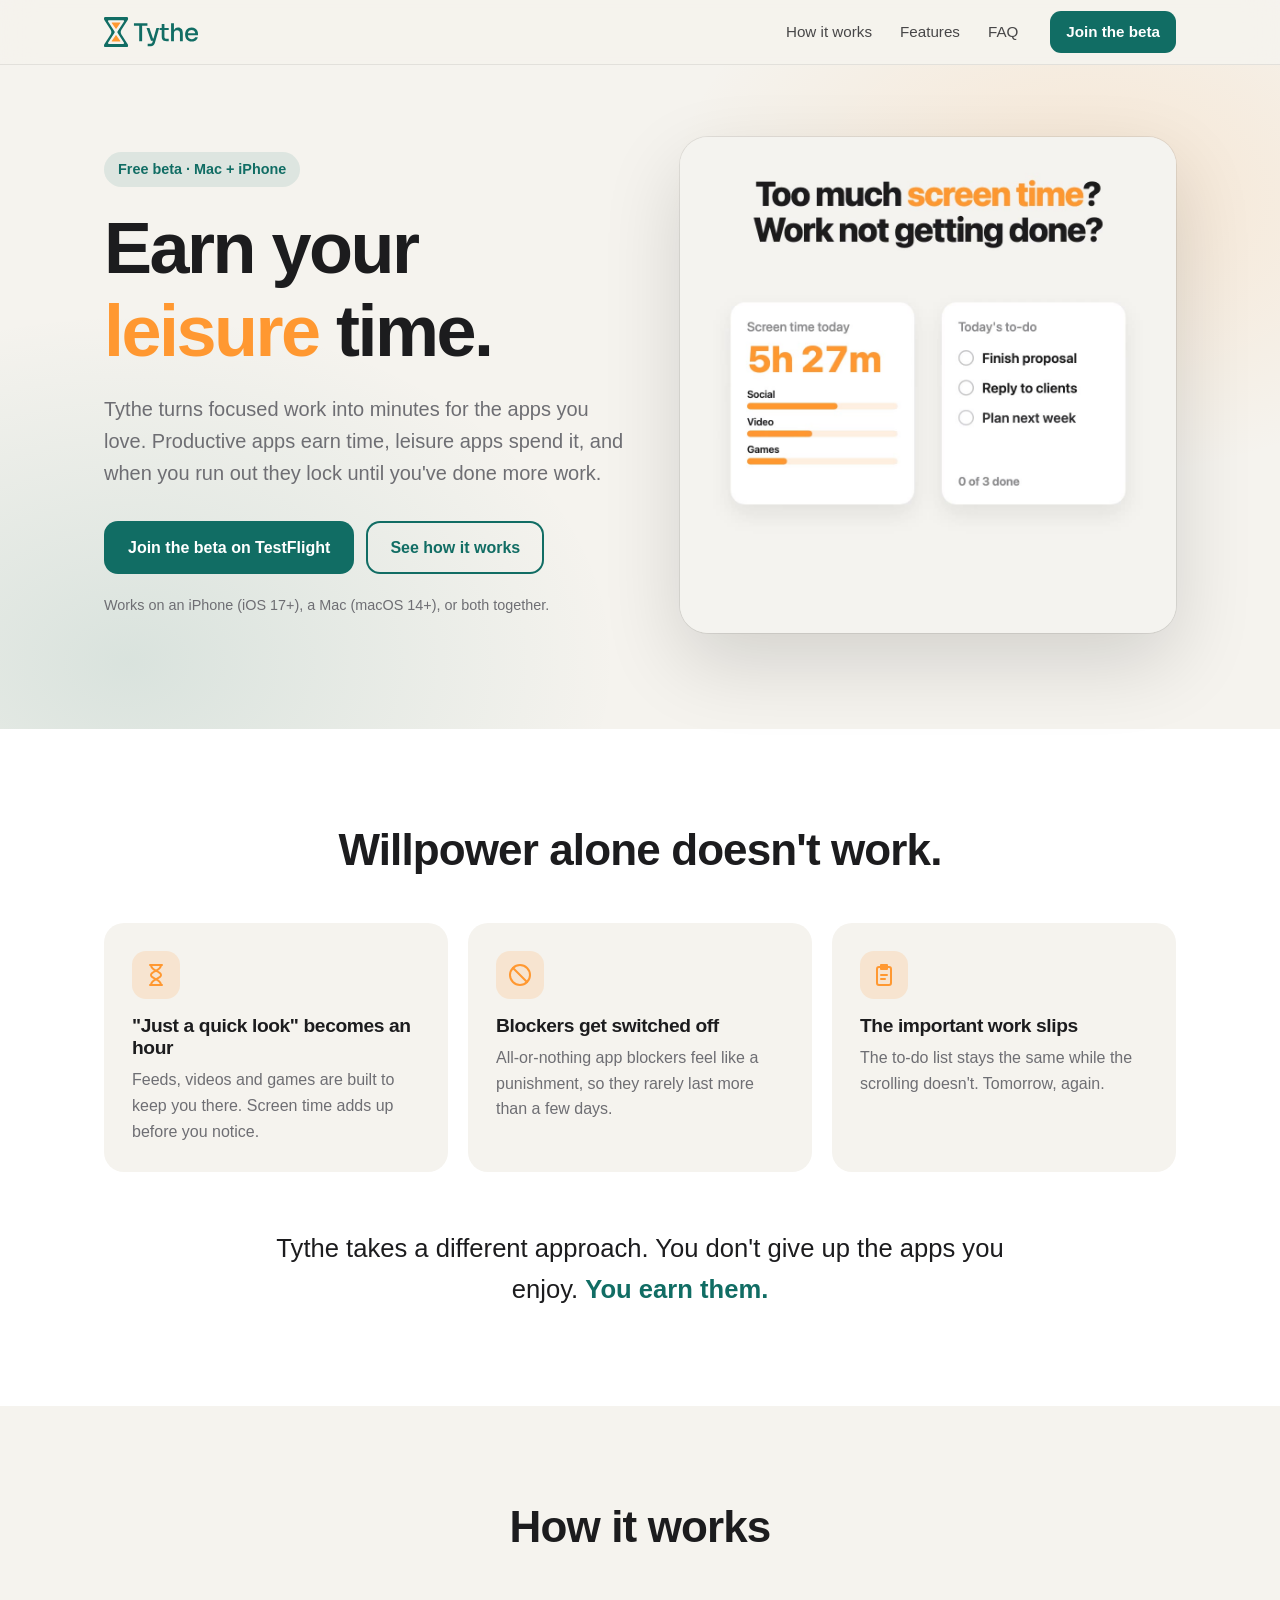
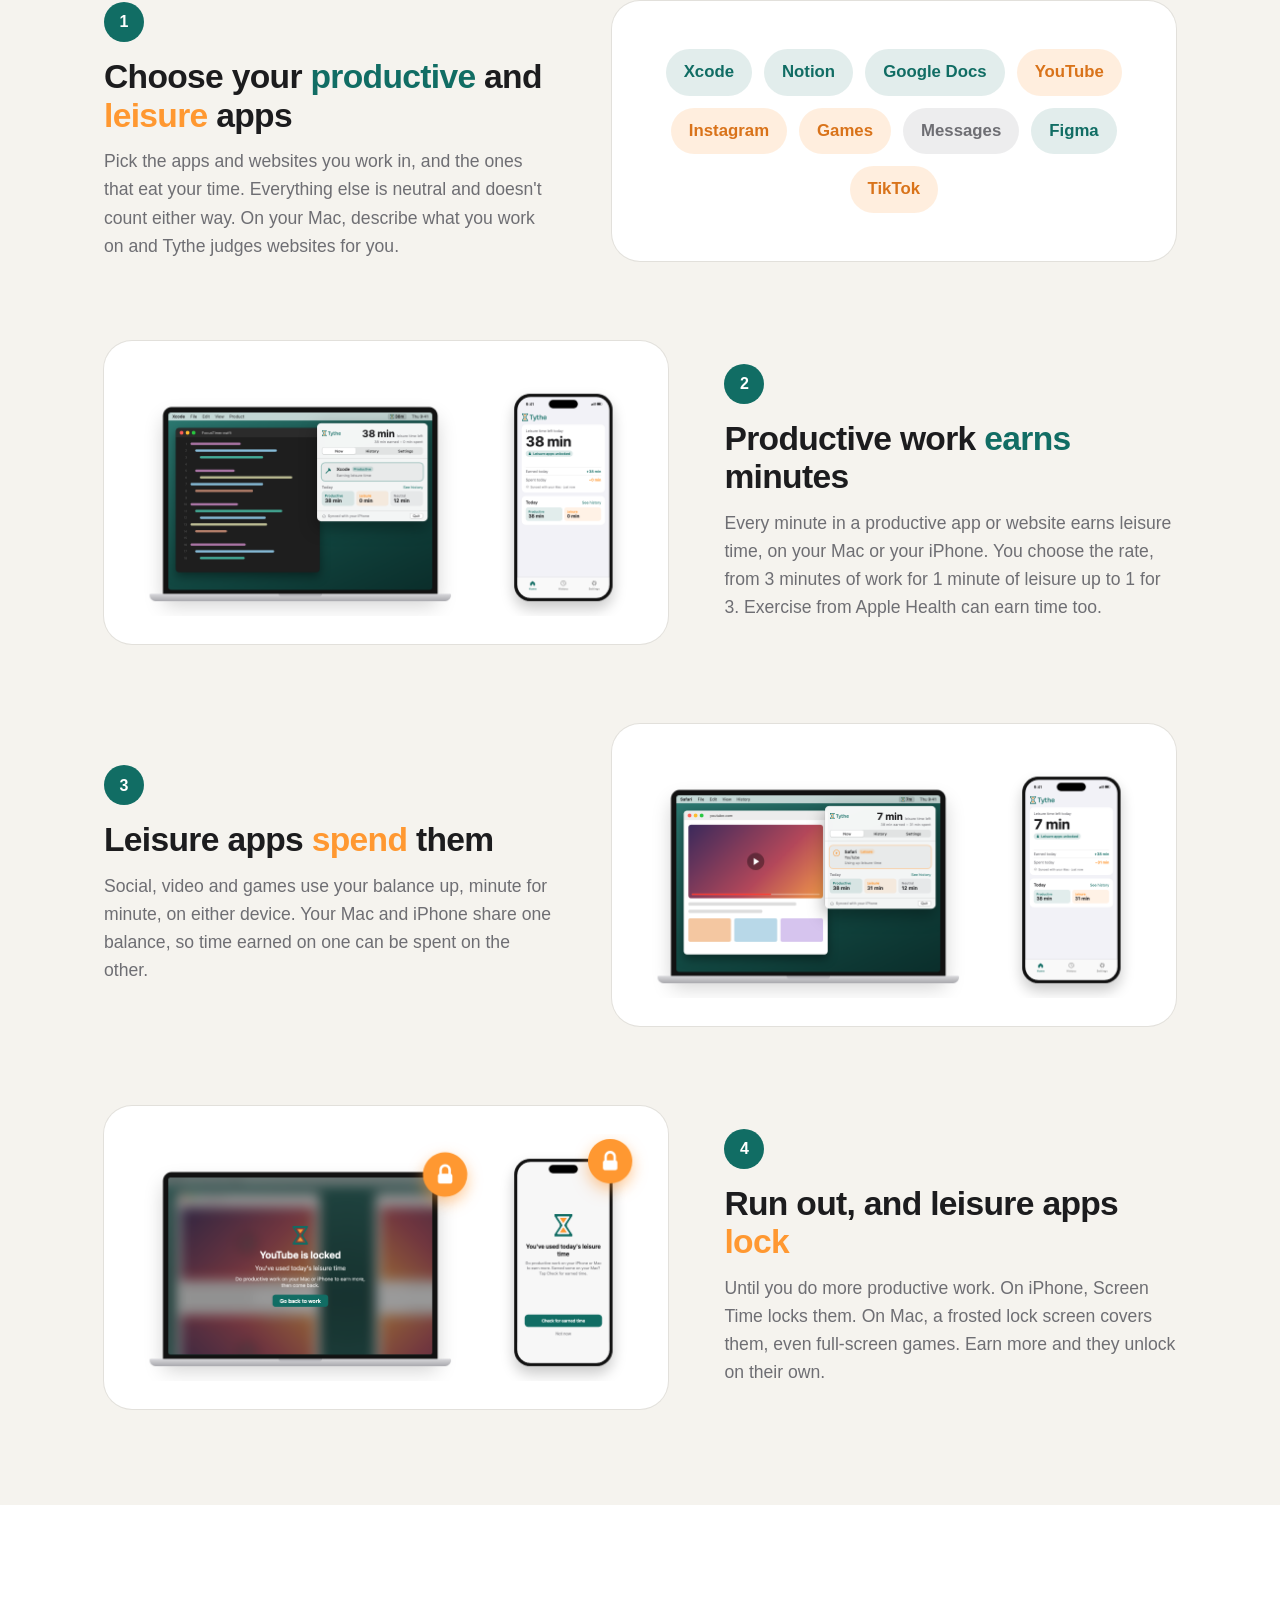
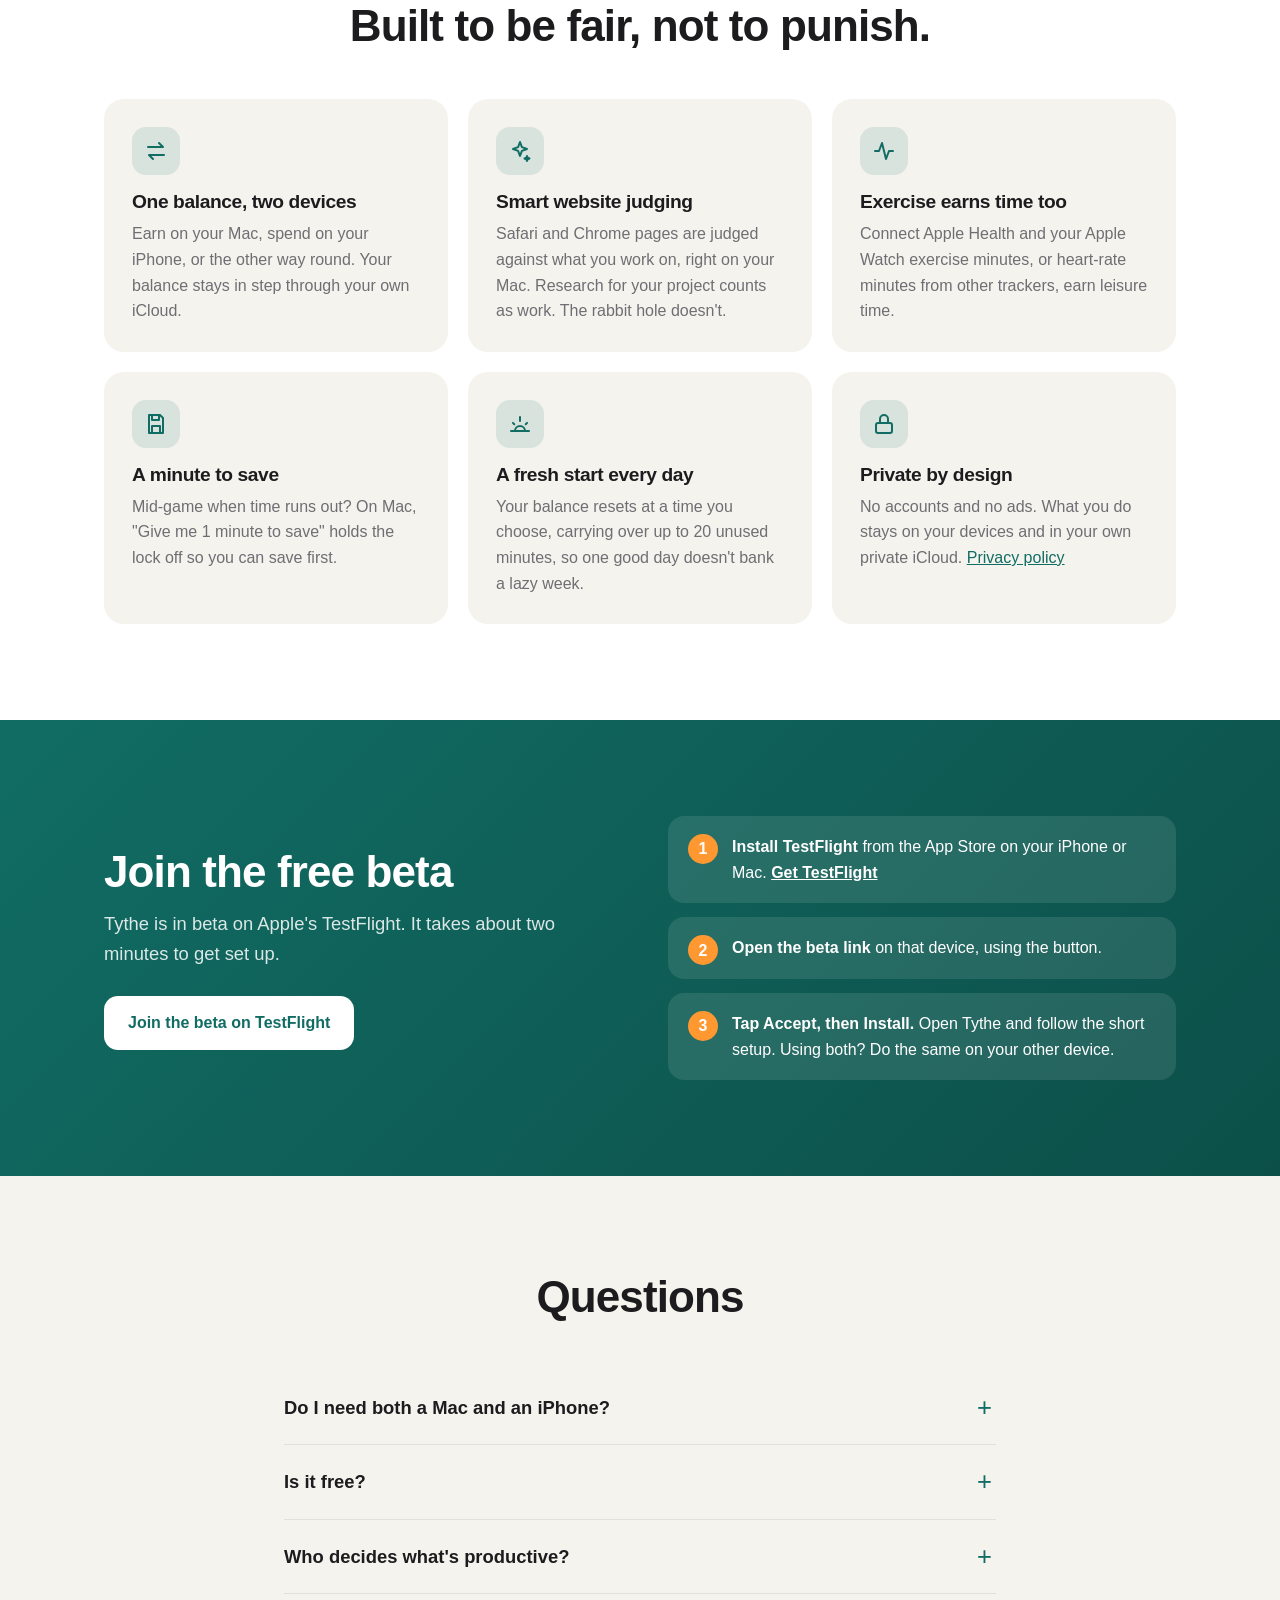
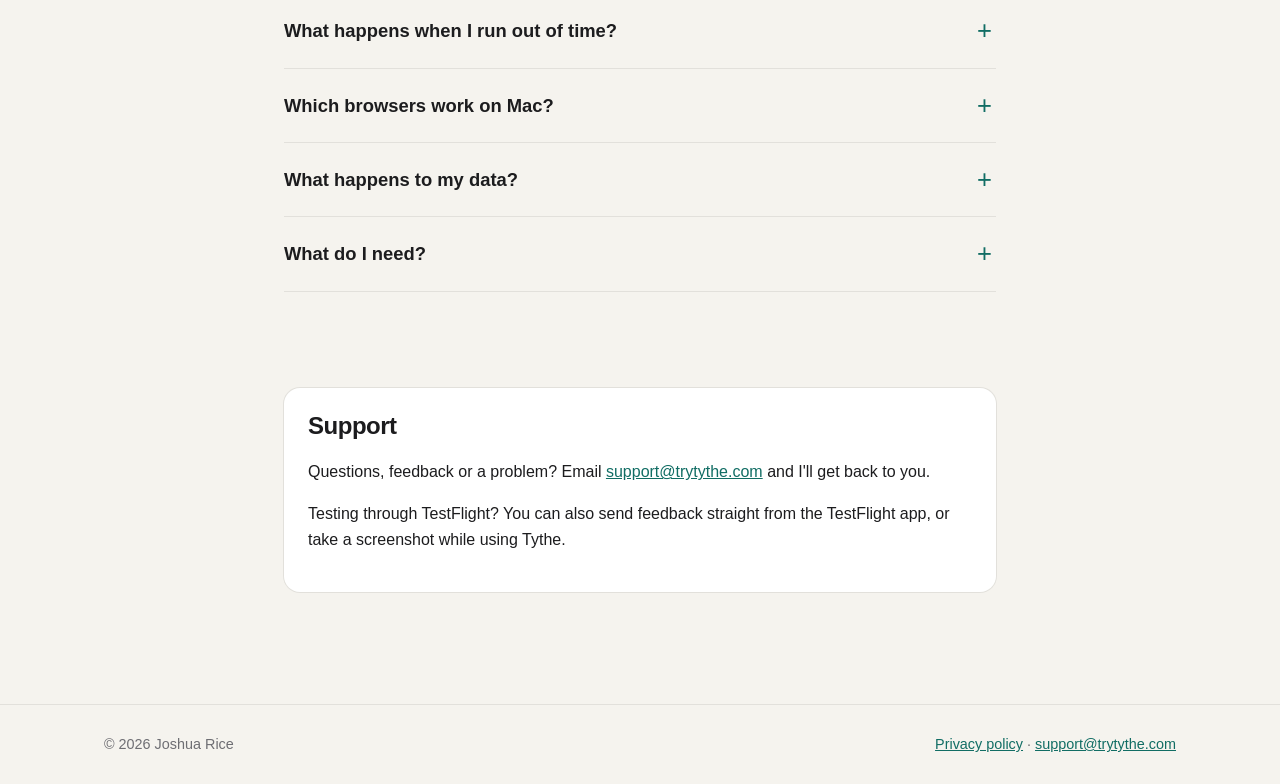
==== index.html @ 77868006 "Redesign home page: demo video, problem, how it works, features, TestFlight beta and FAQ; privacy po" ====
<!DOCTYPE html>
<html lang="en">
<head>
  <meta charset="utf-8">
  <meta name="viewport" content="width=device-width, initial-scale=1">
  <title>Tythe: earn your leisure time, on Mac and iPhone</title>
  <meta name="description" content="Tythe turns productive work into minutes for your favourite apps. Productive apps earn time, leisure apps spend it, and when you run out they lock until you've done more work. For Mac and iPhone.">
  <link rel="icon" href="favicon.svg" type="image/svg+xml">
  <link rel="icon" href="favicon-32.png" sizes="32x32" type="image/png">
  <link rel="apple-touch-icon" href="apple-touch-icon.png">
  <meta name="theme-color" content="#f5f3ee" media="(prefers-color-scheme: light)">
  <meta name="theme-color" content="#0b0f0e" media="(prefers-color-scheme: dark)">
  <meta property="og:type" content="website">
  <meta property="og:url" content="https://trytythe.com/">
  <meta property="og:title" content="Tythe: earn your leisure time">
  <meta property="og:description" content="Productive work earns minutes. Leisure apps spend them. Run out, and they lock until you've done more work. For Mac and iPhone.">
  <meta property="og:image" content="https://trytythe.com/og-image.png">
  <meta property="og:image:width" content="1200">
  <meta property="og:image:height" content="630">
  <meta name="twitter:card" content="summary_large_image">
  <link rel="stylesheet" href="style.css">
</head>
<body>
  <nav class="site-nav">
    <div class="wrap nav-inner">
      <a class="nav-logo" href="#top" aria-label="Tythe home">
        <picture>
          <source srcset="brand/logo-dark.svg" media="(prefers-color-scheme: dark)">
          <img src="brand/logo.svg" alt="Tythe" width="101" height="32">
        </picture>
      </a>
      <div class="nav-links">
        <a href="#how">How it works</a>
        <a href="#features">Features</a>
        <a href="#faq">FAQ</a>
      </div>
      <a class="button button-small" href="#beta">Join the beta</a>
    </div>
  </nav>

  <main class="landing" id="top">
    <section class="hero">
      <div class="wrap hero-inner">
        <div class="hero-copy">
          <p class="eyebrow">Free beta &middot; Mac + iPhone</p>
          <h1>Earn your <span class="hl-orange">leisure</span> time.</h1>
          <p class="lead">Tythe turns focused work into minutes for the apps you love. Productive apps earn time, leisure apps spend it, and when you run out they lock until you've done more work.</p>
          <div class="hero-actions">
            <a class="button" href="https://testflight.apple.com/join/uHceFhWW">Join the beta on TestFlight</a>
            <a class="button button-ghost" href="#how">See how it works</a>
          </div>
          <p class="fine">Works on an iPhone (iOS 17+), a Mac (macOS 14+), or both together.</p>
        </div>
        <div class="hero-video">
          <video src="media/tythe-demo.mp4" poster="media/tythe-demo-poster.jpg" autoplay muted loop playsinline preload="metadata" aria-label="20-second demo of Tythe on Mac and iPhone"></video>
        </div>
      </div>
    </section>

    <section class="problem">
      <div class="wrap">
        <h2 class="section-title">Willpower alone doesn't work.</h2>
        <div class="grid-3">
          <div class="tile">
            <div class="tile-icon tile-icon-orange" aria-hidden="true"><svg viewBox="0 0 24 24" fill="none" stroke="currentColor" stroke-width="2" stroke-linecap="round" stroke-linejoin="round"><path d="M6 2h12M6 22h12"/><path d="M7 2c0 6 10 6 10 10S7 16 7 22"/><path d="M17 2c0 6-10 6-10 10s10 4 10 10"/></svg></div>
            <h3>"Just a quick look" becomes an hour</h3>
            <p>Feeds, videos and games are built to keep you there. Screen time adds up before you notice.</p>
          </div>
          <div class="tile">
            <div class="tile-icon tile-icon-orange" aria-hidden="true"><svg viewBox="0 0 24 24" fill="none" stroke="currentColor" stroke-width="2" stroke-linecap="round" stroke-linejoin="round"><circle cx="12" cy="12" r="10"/><path d="M5 5l14 14"/></svg></div>
            <h3>Blockers get switched off</h3>
            <p>All-or-nothing app blockers feel like a punishment, so they rarely last more than a few days.</p>
          </div>
          <div class="tile">
            <div class="tile-icon tile-icon-orange" aria-hidden="true"><svg viewBox="0 0 24 24" fill="none" stroke="currentColor" stroke-width="2" stroke-linecap="round" stroke-linejoin="round"><rect x="5" y="4" width="14" height="18" rx="2"/><path d="M9 2h6v4H9z"/><path d="M9 12h6M9 16h4"/></svg></div>
            <h3>The important work slips</h3>
            <p>The to-do list stays the same while the scrolling doesn't. Tomorrow, again.</p>
          </div>
        </div>
        <p class="pivot">Tythe takes a different approach. You don't give up the apps you enjoy. <strong>You earn them.</strong></p>
      </div>
    </section>

    <section class="how" id="how">
      <div class="wrap">
        <h2 class="section-title">How it works</h2>

        <div class="step">
          <div class="step-copy">
            <span class="step-num">1</span>
            <h3>Choose your <span class="hl-teal">productive</span> and <span class="hl-orange">leisure</span> apps</h3>
            <p>Pick the apps and websites you work in, and the ones that eat your time. Everything else is neutral and doesn't count either way. On your Mac, describe what you work on and Tythe judges websites for you.</p>
          </div>
          <div class="step-visual step-visual-choices" aria-hidden="true">
            <div class="chip chip-teal">Xcode</div>
            <div class="chip chip-teal">Notion</div>
            <div class="chip chip-teal">Google Docs</div>
            <div class="chip chip-orange">YouTube</div>
            <div class="chip chip-orange">Instagram</div>
            <div class="chip chip-orange">Games</div>
            <div class="chip chip-grey">Messages</div>
            <div class="chip chip-teal">Figma</div>
            <div class="chip chip-orange">TikTok</div>
          </div>
        </div>

        <div class="step">
          <div class="step-copy">
            <span class="step-num">2</span>
            <h3>Productive work <span class="hl-teal">earns</span> minutes</h3>
            <p>Every minute in a productive app or website earns leisure time, on your Mac or your iPhone. You choose the rate, from 3 minutes of work for 1 minute of leisure up to 1 for 3. Exercise from Apple Health can earn time too.</p>
          </div>
          <img class="step-visual" src="media/devices-earn.png" alt="Tythe on a Mac and an iPhone, both showing 38 minutes of leisure time earned" loading="lazy" width="1080" height="500">
        </div>

        <div class="step">
          <div class="step-copy">
            <span class="step-num">3</span>
            <h3>Leisure apps <span class="hl-orange">spend</span> them</h3>
            <p>Social, video and games use your balance up, minute for minute, on either device. Your Mac and iPhone share one balance, so time earned on one can be spent on the other.</p>
          </div>
          <img class="step-visual" src="media/devices-spend.png" alt="Watching YouTube on the Mac while the shared balance counts down to 7 minutes" loading="lazy" width="1080" height="500">
        </div>

        <div class="step">
          <div class="step-copy">
            <span class="step-num">4</span>
            <h3>Run out, and leisure apps <span class="hl-orange">lock</span></h3>
            <p>Until you do more productive work. On iPhone, Screen Time locks them. On Mac, a frosted lock screen covers them, even full-screen games. Earn more and they unlock on their own.</p>
          </div>
          <img class="step-visual" src="media/devices-lock.png" alt="The Mac lock screen saying YouTube is locked, and the iPhone lock screen saying you've used today's leisure time" loading="lazy" width="1080" height="500">
        </div>
      </div>
    </section>

    <section class="features" id="features">
      <div class="wrap">
        <h2 class="section-title">Built to be fair, not to punish.</h2>
        <div class="grid-3">
          <div class="tile">
            <div class="tile-icon" aria-hidden="true"><svg viewBox="0 0 24 24" fill="none" stroke="currentColor" stroke-width="2" stroke-linecap="round" stroke-linejoin="round"><path d="M4 8h15l-4-4"/><path d="M20 16H5l4 4"/></svg></div>
            <h3>One balance, two devices</h3>
            <p>Earn on your Mac, spend on your iPhone, or the other way round. Your balance stays in step through your own iCloud.</p>
          </div>
          <div class="tile">
            <div class="tile-icon" aria-hidden="true"><svg viewBox="0 0 24 24" fill="none" stroke="currentColor" stroke-width="2" stroke-linecap="round" stroke-linejoin="round"><path d="M12 3l1.9 5.1L19 10l-5.1 1.9L12 17l-1.9-5.1L5 10l5.1-1.9z"/><path d="M19 17l.7 1.8 1.8.7-1.8.7L19 22l-.7-1.8-1.8-.7 1.8-.7z"/></svg></div>
            <h3>Smart website judging</h3>
            <p>Safari and Chrome pages are judged against what you work on, right on your Mac. Research for your project counts as work. The rabbit hole doesn't.</p>
          </div>
          <div class="tile">
            <div class="tile-icon" aria-hidden="true"><svg viewBox="0 0 24 24" fill="none" stroke="currentColor" stroke-width="2" stroke-linecap="round" stroke-linejoin="round"><path d="M3 12h4l3-8 4 16 3-8h4"/></svg></div>
            <h3>Exercise earns time too</h3>
            <p>Connect Apple Health and your Apple Watch exercise minutes, or heart-rate minutes from other trackers, earn leisure time.</p>
          </div>
          <div class="tile">
            <div class="tile-icon" aria-hidden="true"><svg viewBox="0 0 24 24" fill="none" stroke="currentColor" stroke-width="2" stroke-linecap="round" stroke-linejoin="round"><path d="M5 3h11l3 3v15H5z"/><path d="M8 3v5h7V3"/><path d="M8 21v-7h8v7"/></svg></div>
            <h3>A minute to save</h3>
            <p>Mid-game when time runs out? On Mac, "Give me 1 minute to save" holds the lock off so you can save first.</p>
          </div>
          <div class="tile">
            <div class="tile-icon" aria-hidden="true"><svg viewBox="0 0 24 24" fill="none" stroke="currentColor" stroke-width="2" stroke-linecap="round" stroke-linejoin="round"><path d="M3 19h18"/><path d="M7 19a5 5 0 0 1 10 0"/><path d="M12 5v4M4.9 10.9l1.4 1.4M19.1 10.9l-1.4 1.4"/></svg></div>
            <h3>A fresh start every day</h3>
            <p>Your balance resets at a time you choose, carrying over up to 20 unused minutes, so one good day doesn't bank a lazy week.</p>
          </div>
          <div class="tile">
            <div class="tile-icon" aria-hidden="true"><svg viewBox="0 0 24 24" fill="none" stroke="currentColor" stroke-width="2" stroke-linecap="round" stroke-linejoin="round"><rect x="4" y="11" width="16" height="10" rx="2"/><path d="M8 11V7a4 4 0 0 1 8 0v4"/></svg></div>
            <h3>Private by design</h3>
            <p>No accounts and no ads. What you do stays on your devices and in your own private iCloud. <a href="privacy.html">Privacy policy</a></p>
          </div>
        </div>
      </div>
    </section>

    <section class="beta" id="beta">
      <div class="wrap beta-inner">
        <div class="beta-copy">
          <h2>Join the free beta</h2>
          <p>Tythe is in beta on Apple's TestFlight. It takes about two minutes to get set up.</p>
          <a class="button button-light" href="https://testflight.apple.com/join/uHceFhWW">Join the beta on TestFlight</a>
        </div>
        <ol class="beta-steps">
          <li><strong>Install TestFlight</strong> from the App Store on your iPhone or Mac. <a href="https://apps.apple.com/app/testflight/id899247664">Get TestFlight</a></li>
          <li><strong>Open the beta link</strong> on that device, using the button.</li>
          <li><strong>Tap Accept, then Install.</strong> Open Tythe and follow the short setup. Using both? Do the same on your other device.</li>
        </ol>
      </div>
    </section>

    <section class="faq" id="faq">
      <div class="wrap narrow">
        <h2 class="section-title">Questions</h2>
        <details>
          <summary>Do I need both a Mac and an iPhone?</summary>
          <p>No. Tythe works on an iPhone on its own, a Mac on its own, or both together. With both, they share one balance.</p>
        </details>
        <details>
          <summary>Is it free?</summary>
          <p>Yes, the beta is free to join through TestFlight.</p>
        </details>
        <details>
          <summary>Who decides what's productive?</summary>
          <p>You do. You choose your productive and leisure apps. On your Mac you can also describe your work, add websites, and correct any page Tythe gets wrong so it learns.</p>
        </details>
        <details>
          <summary>What happens when I run out of time?</summary>
          <p>Your leisure apps lock. On iPhone you'll see a Screen Time lock screen; on Mac a frosted lock screen covers the app. Do more productive work and they unlock automatically. Your productive apps always stay open.</p>
        </details>
        <details>
          <summary>Which browsers work on Mac?</summary>
          <p>Safari and Chrome.</p>
        </details>
        <details>
          <summary>What happens to my data?</summary>
          <p>Your activity stays on your devices and in your own private iCloud, which we can't see. Tythe can send a short anonymous daily summary to help improve the app, with no app or website names, times or health data. You can switch it off in Settings. Read the <a href="privacy.html">privacy policy</a>.</p>
        </details>
        <details>
          <summary>What do I need?</summary>
          <p>An iPhone with iOS 17 or later, or a Mac with macOS 14 or later. Both devices need to be signed in to the same Apple Account with iCloud Drive on to share a balance.</p>
        </details>
      </div>
    </section>

    <section class="support">
      <div class="wrap narrow">
        <div class="card">
          <h2>Support</h2>
          <p>Questions, feedback or a problem? Email <a href="mailto:support@trytythe.com">support@trytythe.com</a> and I'll get back to you.</p>
          <p>Testing through TestFlight? You can also send feedback straight from the TestFlight app, or take a screenshot while using Tythe.</p>
        </div>
      </div>
    </section>
  </main>

  <footer class="site-footer">
    <div class="wrap footer-inner">
      <span>&copy; 2026 Joshua Rice</span>
      <span><a href="privacy.html">Privacy policy</a> &middot; <a href="mailto:support@trytythe.com">support@trytythe.com</a></span>
    </div>
  </footer>
</body>
</html>
---- style.css ----
:root {
  color-scheme: light dark;
  --text: #1c1c1e;
  --muted: #6e6e73;
  --bg: #f5f3ee;
  --bg-alt: #ffffff;
  --card: #ffffff;
  --line: rgba(0, 0, 0, 0.08);
  --teal: #116d64;
  --teal-deep: #0c4f49;
  --orange: #ff9831;
  --accent: var(--teal);
  --highlight: var(--orange);
  --radius: 20px;
}

@media (prefers-color-scheme: dark) {
  :root {
    --text: #f5f5f7;
    --muted: #a1a1a6;
    --bg: #0b0f0e;
    --bg-alt: #121816;
    --card: #1a201e;
    --line: rgba(255, 255, 255, 0.1);
    /* Lighter teal so text and links stay readable on black. */
    --accent: #34b1a3;
  }
}

* { box-sizing: border-box; }

html { scroll-behavior: smooth; scroll-padding-top: 80px; }

body {
  margin: 0;
  font-family: -apple-system, BlinkMacSystemFont, "SF Pro Text", "Helvetica Neue", Arial, sans-serif;
  background: var(--bg);
  color: var(--text);
  line-height: 1.6;
  -webkit-font-smoothing: antialiased;
}

a { color: var(--accent); }

img, video { max-width: 100%; display: block; }

h1, h2, h3 { line-height: 1.15; letter-spacing: -0.02em; }

/* ---------- Shared pieces ---------- */

.wrap {
  max-width: 1120px;
  margin: 0 auto;
  padding: 0 24px;
}

.wrap.narrow { max-width: 760px; }

.button {
  display: inline-block;
  background: var(--teal);
  color: #fff;
  text-decoration: none;
  font-weight: 600;
  padding: 14px 24px;
  border-radius: 14px;
  transition: transform 0.15s ease, background 0.15s ease;
}

.button:hover { background: var(--teal-deep); transform: translateY(-1px); }

.button-small { padding: 9px 16px; border-radius: 11px; font-size: 0.95rem; }

.button-ghost {
  background: transparent;
  color: var(--accent);
  box-shadow: inset 0 0 0 2px currentColor;
}

.button-ghost:hover { background: rgba(17, 109, 100, 0.08); }

.button-light { background: #fff; color: var(--teal); }
.button-light:hover { background: #f0f0f0; }

.hl-teal { color: var(--accent); }
.hl-orange { color: var(--orange); }

.section-title {
  font-size: clamp(2rem, 4vw, 2.75rem);
  text-align: center;
  margin: 0 0 48px;
}

section { padding: 96px 0; }

.card {
  background: var(--card);
  border-radius: 16px;
  padding: 24px;
  margin-bottom: 16px;
}

/* ---------- Navigation ---------- */

.site-nav {
  position: sticky;
  top: 0;
  z-index: 10;
  background: color-mix(in srgb, var(--bg) 85%, transparent);
  backdrop-filter: saturate(180%) blur(16px);
  -webkit-backdrop-filter: saturate(180%) blur(16px);
  border-bottom: 1px solid var(--line);
}

.nav-inner {
  display: flex;
  align-items: center;
  gap: 32px;
  height: 64px;
}

.nav-logo { line-height: 0; }
.nav-logo img { height: 30px; width: auto; }

.nav-links { display: flex; gap: 28px; margin-left: auto; }

.nav-links a {
  color: var(--text);
  text-decoration: none;
  font-weight: 500;
  font-size: 0.95rem;
  opacity: 0.8;
}

.nav-links a:hover { opacity: 1; }

/* ---------- Hero ---------- */

.hero {
  padding: 72px 0 96px;
  background:
    radial-gradient(600px 400px at 85% 20%, rgba(255, 152, 49, 0.14), transparent 70%),
    radial-gradient(700px 500px at 10% 90%, rgba(17, 109, 100, 0.12), transparent 70%);
}

.hero-inner {
  display: grid;
  grid-template-columns: 1.05fr 1fr;
  gap: 56px;
  align-items: center;
}

.eyebrow {
  display: inline-block;
  margin: 0 0 20px;
  padding: 6px 14px;
  border-radius: 999px;
  background: rgba(17, 109, 100, 0.1);
  color: var(--accent);
  font-weight: 600;
  font-size: 0.9rem;
}

.hero h1 {
  font-size: clamp(2.75rem, 6.5vw, 4.5rem);
  font-weight: 800;
  letter-spacing: -0.035em;
  margin: 0 0 20px;
}

.lead {
  font-size: 1.25rem;
  color: var(--muted);
  margin: 0 0 32px;
  max-width: 34em;
}

.hero-actions { display: flex; flex-wrap: wrap; gap: 12px; }

.fine { color: var(--muted); font-size: 0.9rem; margin: 20px 0 0; }

.hero-video video {
  width: 100%;
  aspect-ratio: 1 / 1;
  border-radius: 28px;
  background: #f5f3ee;
  box-shadow: 0 30px 80px rgba(0, 0, 0, 0.14), 0 0 0 1px var(--line);
}

/* ---------- Problem ---------- */

.problem { background: var(--bg-alt); }

.grid-3 {
  display: grid;
  grid-template-columns: repeat(3, 1fr);
  gap: 20px;
}

.tile {
  background: var(--card);
  border-radius: var(--radius);
  padding: 28px;
  box-shadow: 0 0 0 1px var(--line);
}

.problem .tile { background: var(--bg); box-shadow: none; }

.tile h3 { font-size: 1.2rem; margin: 16px 0 8px; }
.tile p { color: var(--muted); margin: 0; }

.tile-icon {
  width: 48px;
  height: 48px;
  border-radius: 14px;
  display: grid;
  place-items: center;
  background: rgba(17, 109, 100, 0.12);
  color: var(--accent);
}

.tile-icon svg { width: 24px; height: 24px; }

.tile-icon-orange { background: rgba(255, 152, 49, 0.16); color: var(--orange); }

.pivot {
  text-align: center;
  font-size: clamp(1.25rem, 2.5vw, 1.6rem);
  max-width: 30em;
  margin: 56px auto 0;
}

.pivot strong { color: var(--accent); }

/* ---------- How it works ---------- */

.step {
  display: grid;
  grid-template-columns: 1fr 1.25fr;
  gap: 56px;
  align-items: center;
  margin-bottom: 80px;
}

.step:last-child { margin-bottom: 0; }

.step:nth-child(even of .step) { grid-template-columns: 1.25fr 1fr; }
.step:nth-child(even of .step) .step-copy { order: 2; }

.step-num {
  display: inline-grid;
  place-items: center;
  width: 40px;
  height: 40px;
  border-radius: 50%;
  background: var(--teal);
  color: #fff;
  font-weight: 700;
}

.step h3 { font-size: clamp(1.6rem, 3vw, 2.1rem); margin: 16px 0 12px; }
.step p { color: var(--muted); font-size: 1.1rem; margin: 0; }

img.step-visual {
  width: 100%;
  height: auto;
  padding: 28px 16px;
  border-radius: 28px;
  background: var(--bg-alt);
  box-shadow: 0 0 0 1px var(--line);
}

.step-visual-choices {
  display: flex;
  flex-wrap: wrap;
  gap: 12px;
  justify-content: center;
  padding: 48px 32px;
  border-radius: 28px;
  background: var(--bg-alt);
  box-shadow: 0 0 0 1px var(--line);
}

.chip {
  padding: 10px 18px;
  border-radius: 999px;
  font-weight: 600;
  font-size: 1.05rem;
}

.chip-teal { background: rgba(17, 109, 100, 0.12); color: var(--accent); }
.chip-orange { background: rgba(255, 152, 49, 0.16); color: #d9731a; }
.chip-grey { background: rgba(142, 142, 147, 0.16); color: var(--muted); }

/* ---------- Features ---------- */

.features { background: var(--bg-alt); }
.features .tile { background: var(--bg); box-shadow: none; }

/* ---------- Beta ---------- */

.beta {
  background: linear-gradient(135deg, #116d64, #0c4f49);
  color: #fff;
}

.beta-inner {
  display: grid;
  grid-template-columns: 1fr 1fr;
  gap: 56px;
  align-items: center;
}

.beta h2 { font-size: clamp(2rem, 4vw, 2.75rem); margin: 0 0 12px; }
.beta-copy p { opacity: 0.85; font-size: 1.15rem; margin: 0 0 28px; }

.beta-steps {
  list-style: none;
  counter-reset: beta;
  margin: 0;
  padding: 0;
  display: grid;
  gap: 14px;
}

.beta-steps li {
  counter-increment: beta;
  position: relative;
  padding: 18px 20px 18px 64px;
  border-radius: 16px;
  background: rgba(255, 255, 255, 0.1);
}

.beta-steps li::before {
  content: counter(beta);
  position: absolute;
  left: 20px;
  top: 18px;
  width: 30px;
  height: 30px;
  border-radius: 50%;
  background: var(--orange);
  color: #fff;
  font-weight: 700;
  display: grid;
  place-items: center;
}

.beta-steps a { color: #fff; font-weight: 600; }

/* ---------- FAQ ---------- */

details {
  border-bottom: 1px solid var(--line);
  padding: 4px 0;
}

summary {
  cursor: pointer;
  list-style: none;
  font-weight: 600;
  font-size: 1.15rem;
  padding: 18px 40px 18px 0;
  position: relative;
}

summary::-webkit-details-marker { display: none; }

summary::after {
  content: "+";
  position: absolute;
  right: 4px;
  top: 12px;
  font-size: 1.6rem;
  font-weight: 400;
  color: var(--accent);
}

details[open] summary::after { content: "\2212"; }

details p { color: var(--muted); margin: 0 0 20px; }

/* ---------- Support and footer ---------- */

.support { padding-top: 0; }
.support .card { box-shadow: 0 0 0 1px var(--line); }
.support h2 { margin-top: 0; }

.site-footer {
  border-top: 1px solid var(--line);
  color: var(--muted);
  font-size: 0.9rem;
  padding: 28px 0;
}

.footer-inner {
  display: flex;
  justify-content: space-between;
  gap: 16px;
  flex-wrap: wrap;
}

/* ---------- Document pages (privacy policy) ---------- */

main:not(.landing) {
  max-width: 720px;
  margin: 0 auto;
  padding: 48px 24px 64px;
}

main:not(.landing) header { margin-bottom: 32px; }

.logo { display: inline-block; margin: 0 0 8px; line-height: 0; }
.logo img { height: 56px; width: auto; }
.logo-small { margin-bottom: 24px; }
.logo-small img { height: 36px; }

main:not(.landing) h1 { font-size: 2rem; margin: 0; }
main:not(.landing) h2 { font-size: 1.25rem; margin: 32px 0 8px; }
main:not(.landing) .card h2:first-child { margin-top: 0; }

.tagline { color: var(--muted); margin: 0; }

main:not(.landing) ul { padding-left: 20px; }
main:not(.landing) li { margin-bottom: 6px; }
main:not(.landing) li::marker { color: var(--highlight); }

main:not(.landing) footer {
  color: var(--muted);
  font-size: 0.875rem;
  margin-top: 48px;
}

/* ---------- Smaller screens ---------- */

@media (max-width: 900px) {
  section { padding: 72px 0; }
  .hero { padding: 48px 0 72px; }
  .hero-inner, .beta-inner, .step, .step:nth-child(even of .step) { grid-template-columns: 1fr; gap: 32px; }
  .step:nth-child(even of .step) .step-copy { order: 0; }
  .grid-3 { grid-template-columns: 1fr 1fr; }
  .nav-links { display: none; }
  .site-nav .button-small { margin-left: auto; }
}

@media (max-width: 600px) {
  .grid-3 { grid-template-columns: 1fr; }
  .hero-actions .button { width: 100%; text-align: center; }
  .step { margin-bottom: 56px; }
}
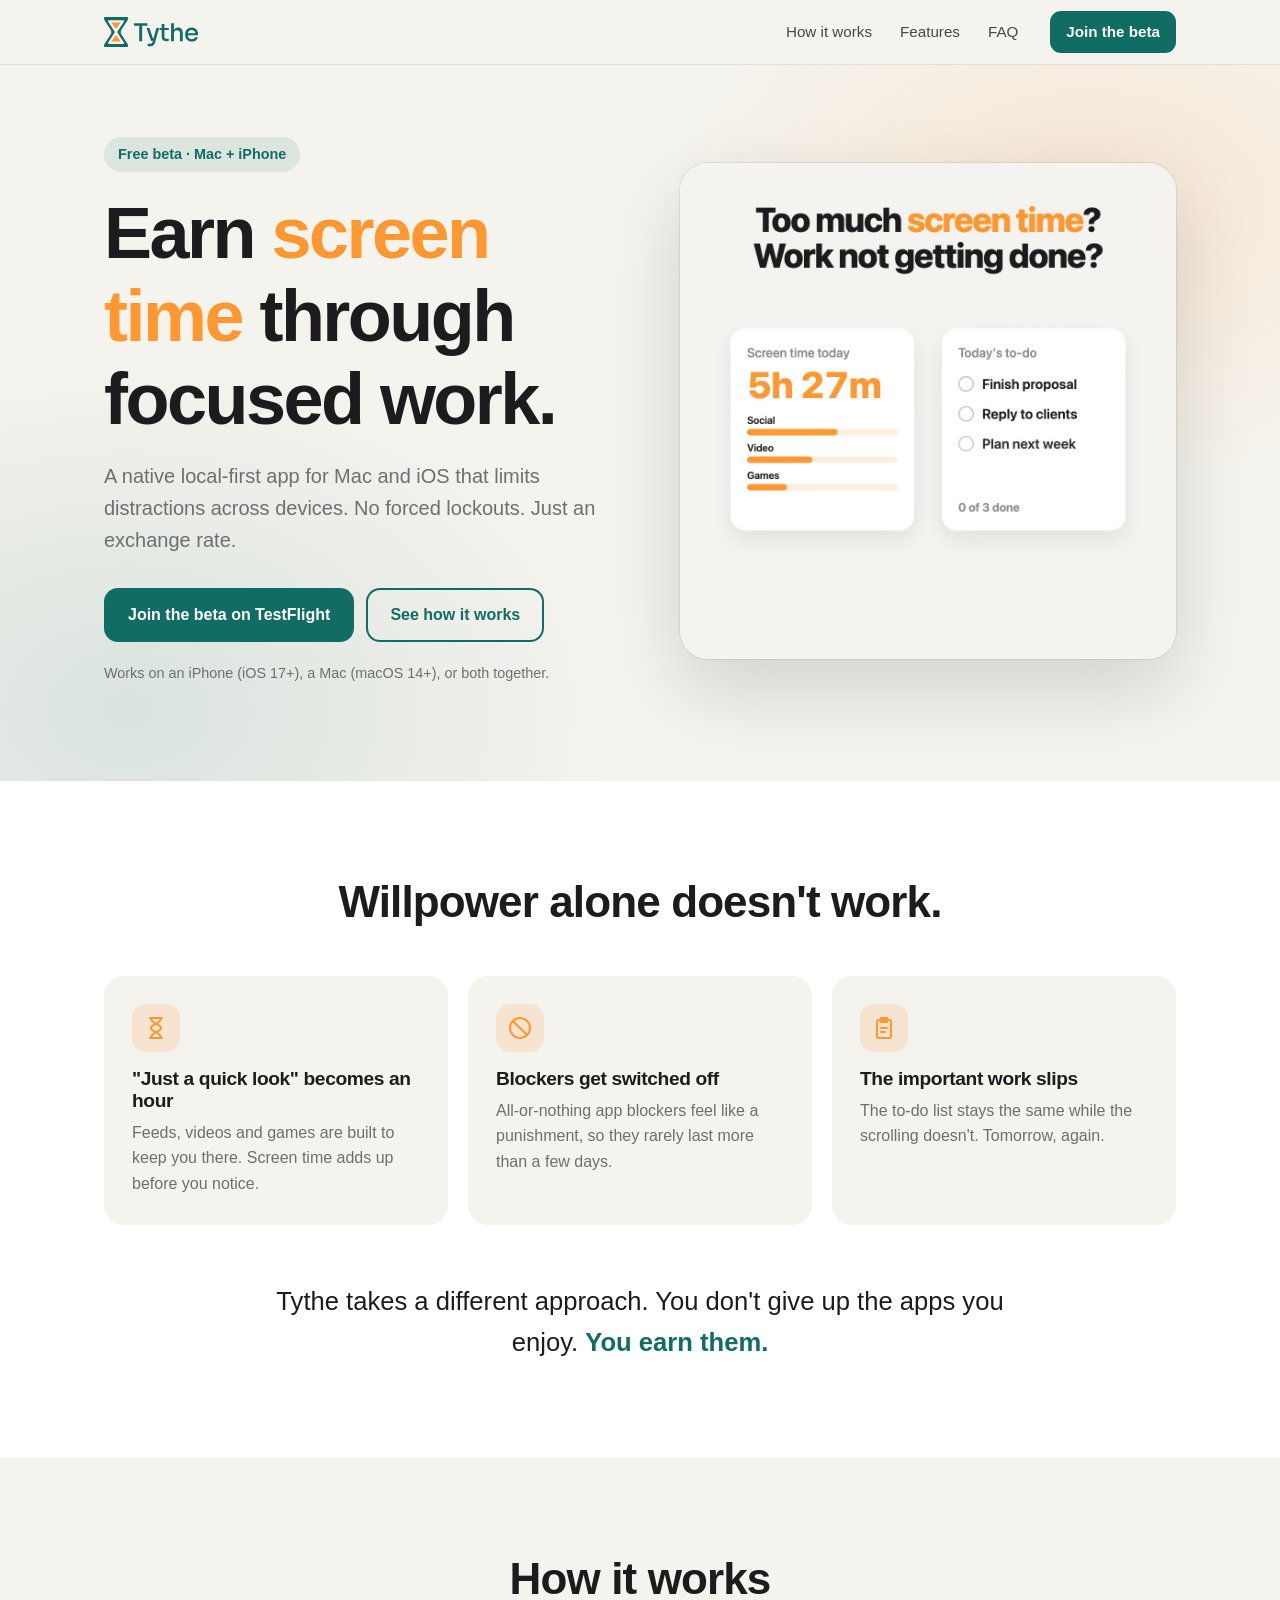
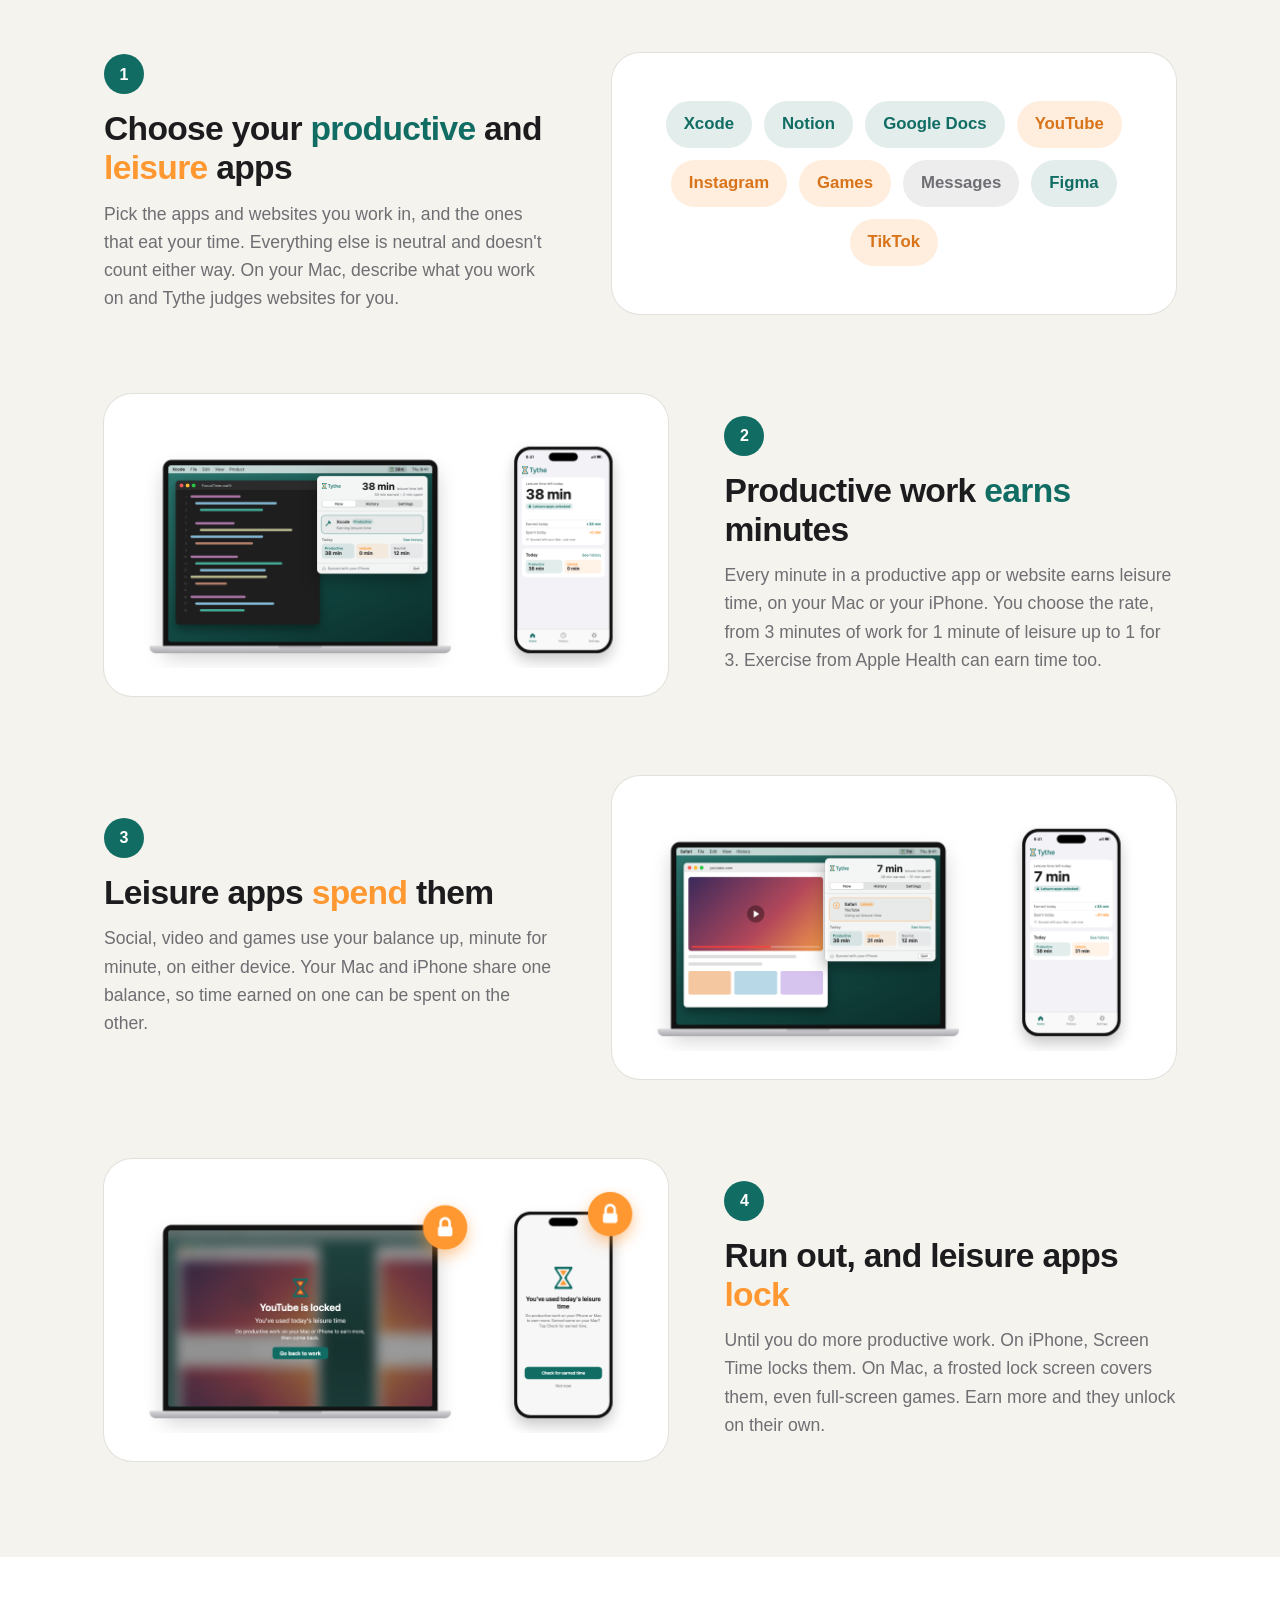
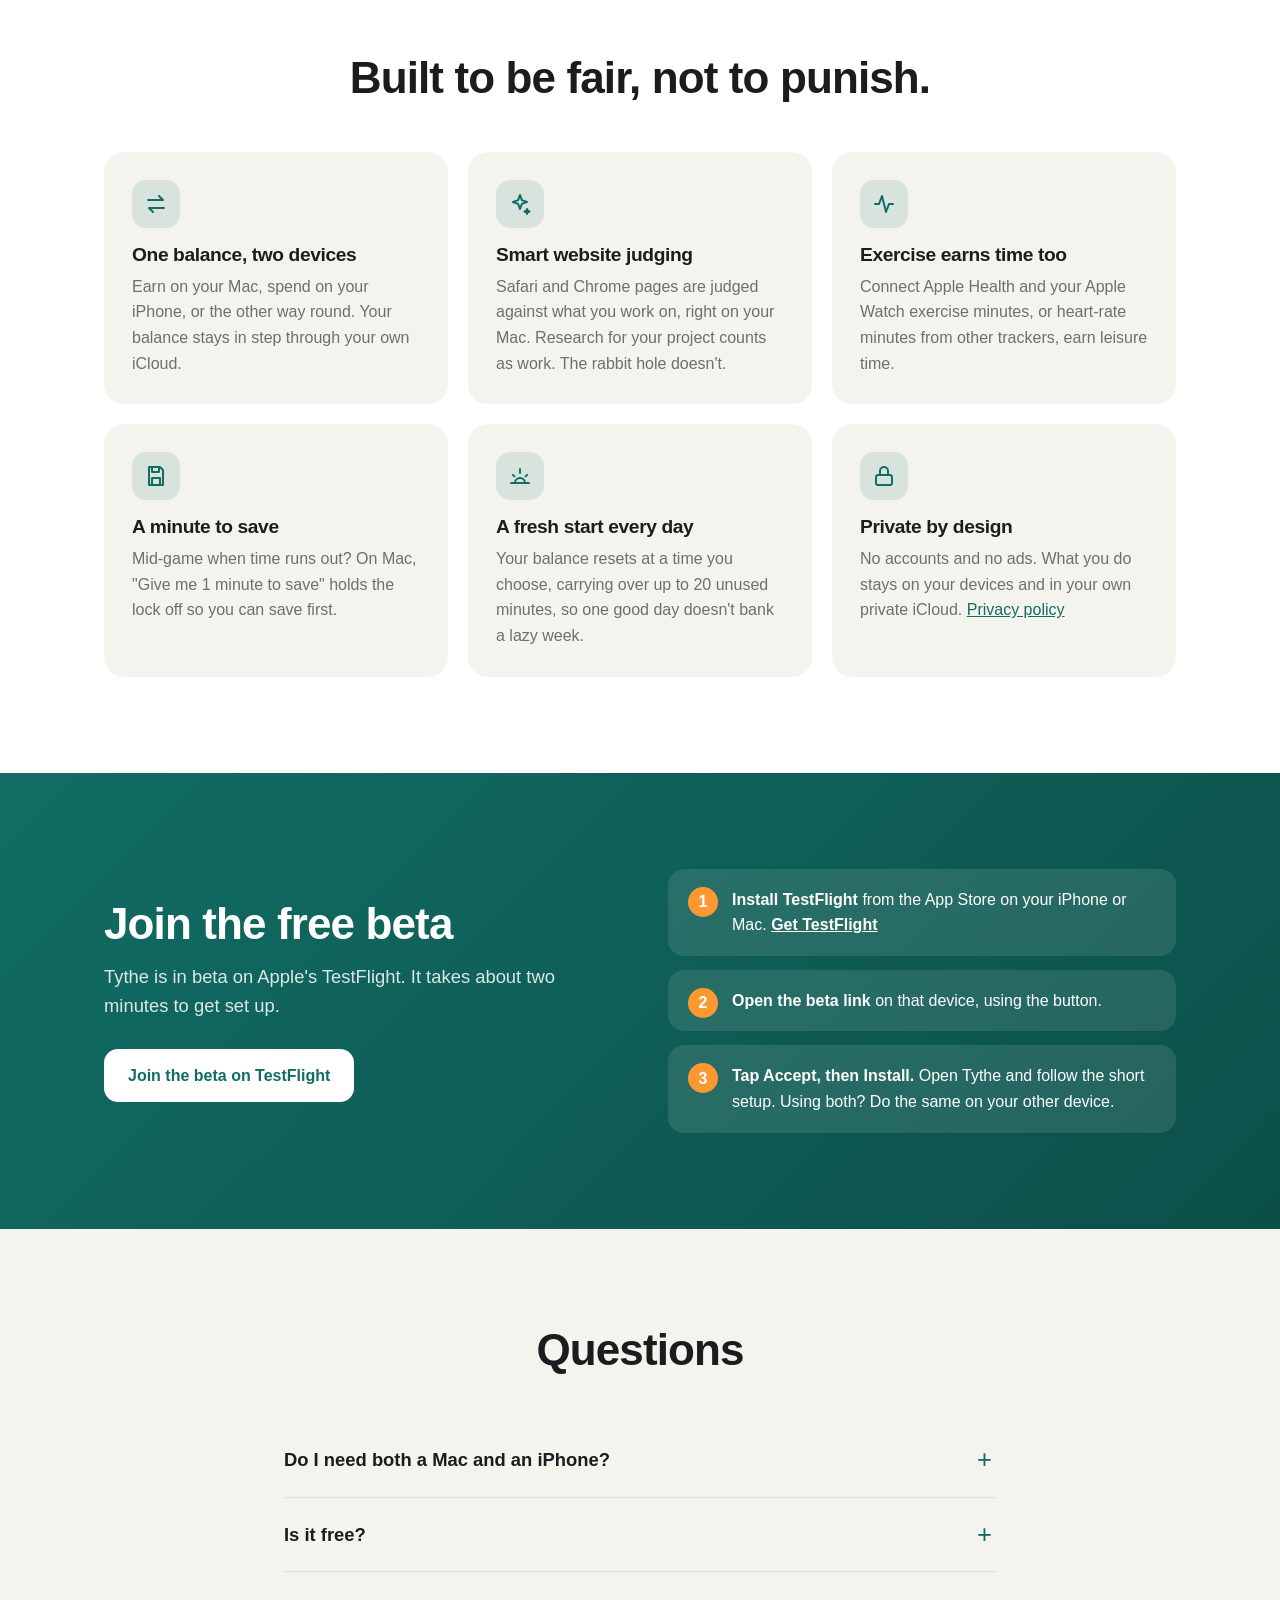
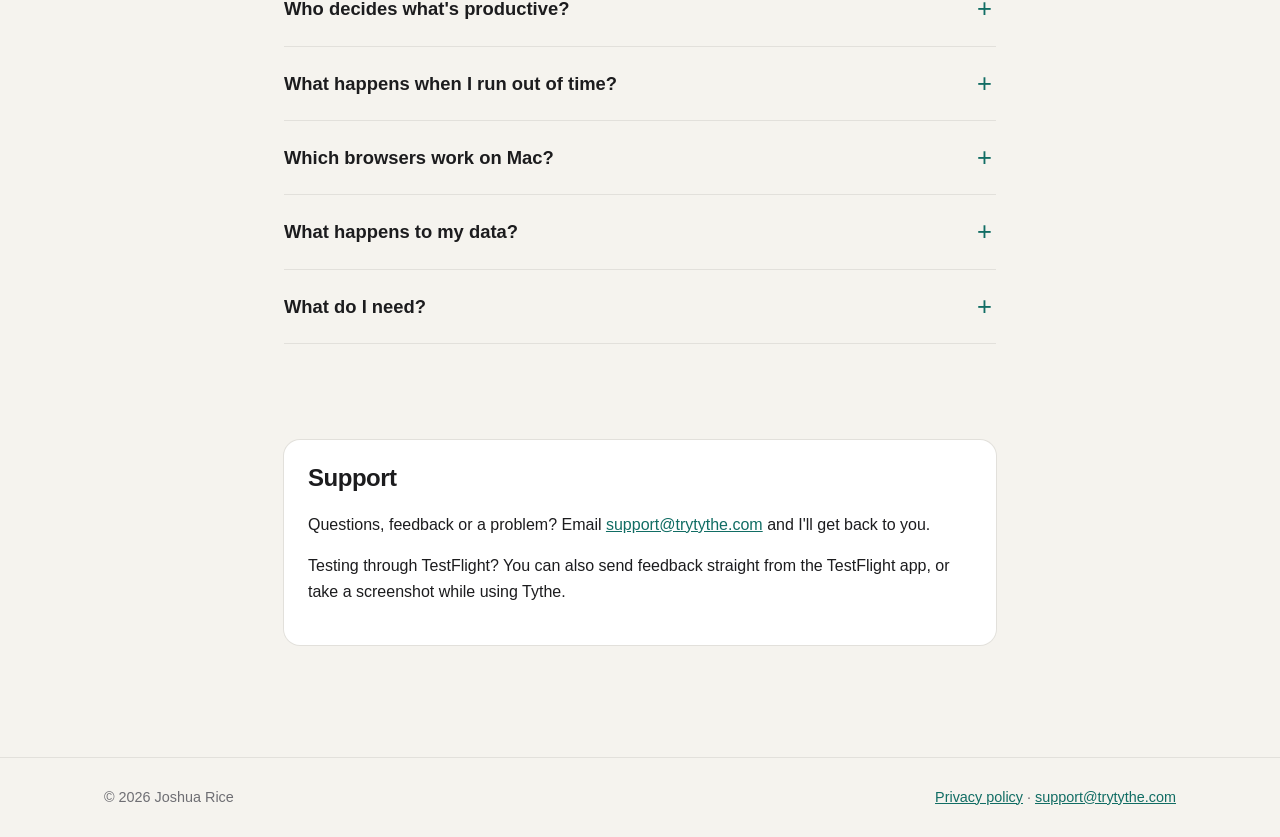
==== commit d9901409: "Update hero copy to screen-time earning pitch. Co-authored-by: Cursor <cursoragent@cursor.com>" ====
--- a/index.html
+++ b/index.html
@@ -43,8 +43,8 @@
       <div class="wrap hero-inner">
         <div class="hero-copy">
           <p class="eyebrow">Free beta &middot; Mac + iPhone</p>
-          <h1>Earn your <span class="hl-orange">leisure</span> time.</h1>
-          <p class="lead">Tythe turns focused work into minutes for the apps you love. Productive apps earn time, leisure apps spend it, and when you run out they lock until you've done more work.</p>
+          <h1>Earn <span class="hl-orange">screen time</span> through focused work.</h1>
+          <p class="lead">A native local-first app for Mac and iOS that limits distractions across devices. No forced lockouts. Just an exchange rate.</p>
           <div class="hero-actions">
             <a class="button" href="https://testflight.apple.com/join/uHceFhWW">Join the beta on TestFlight</a>
             <a class="button button-ghost" href="#how">See how it works</a>
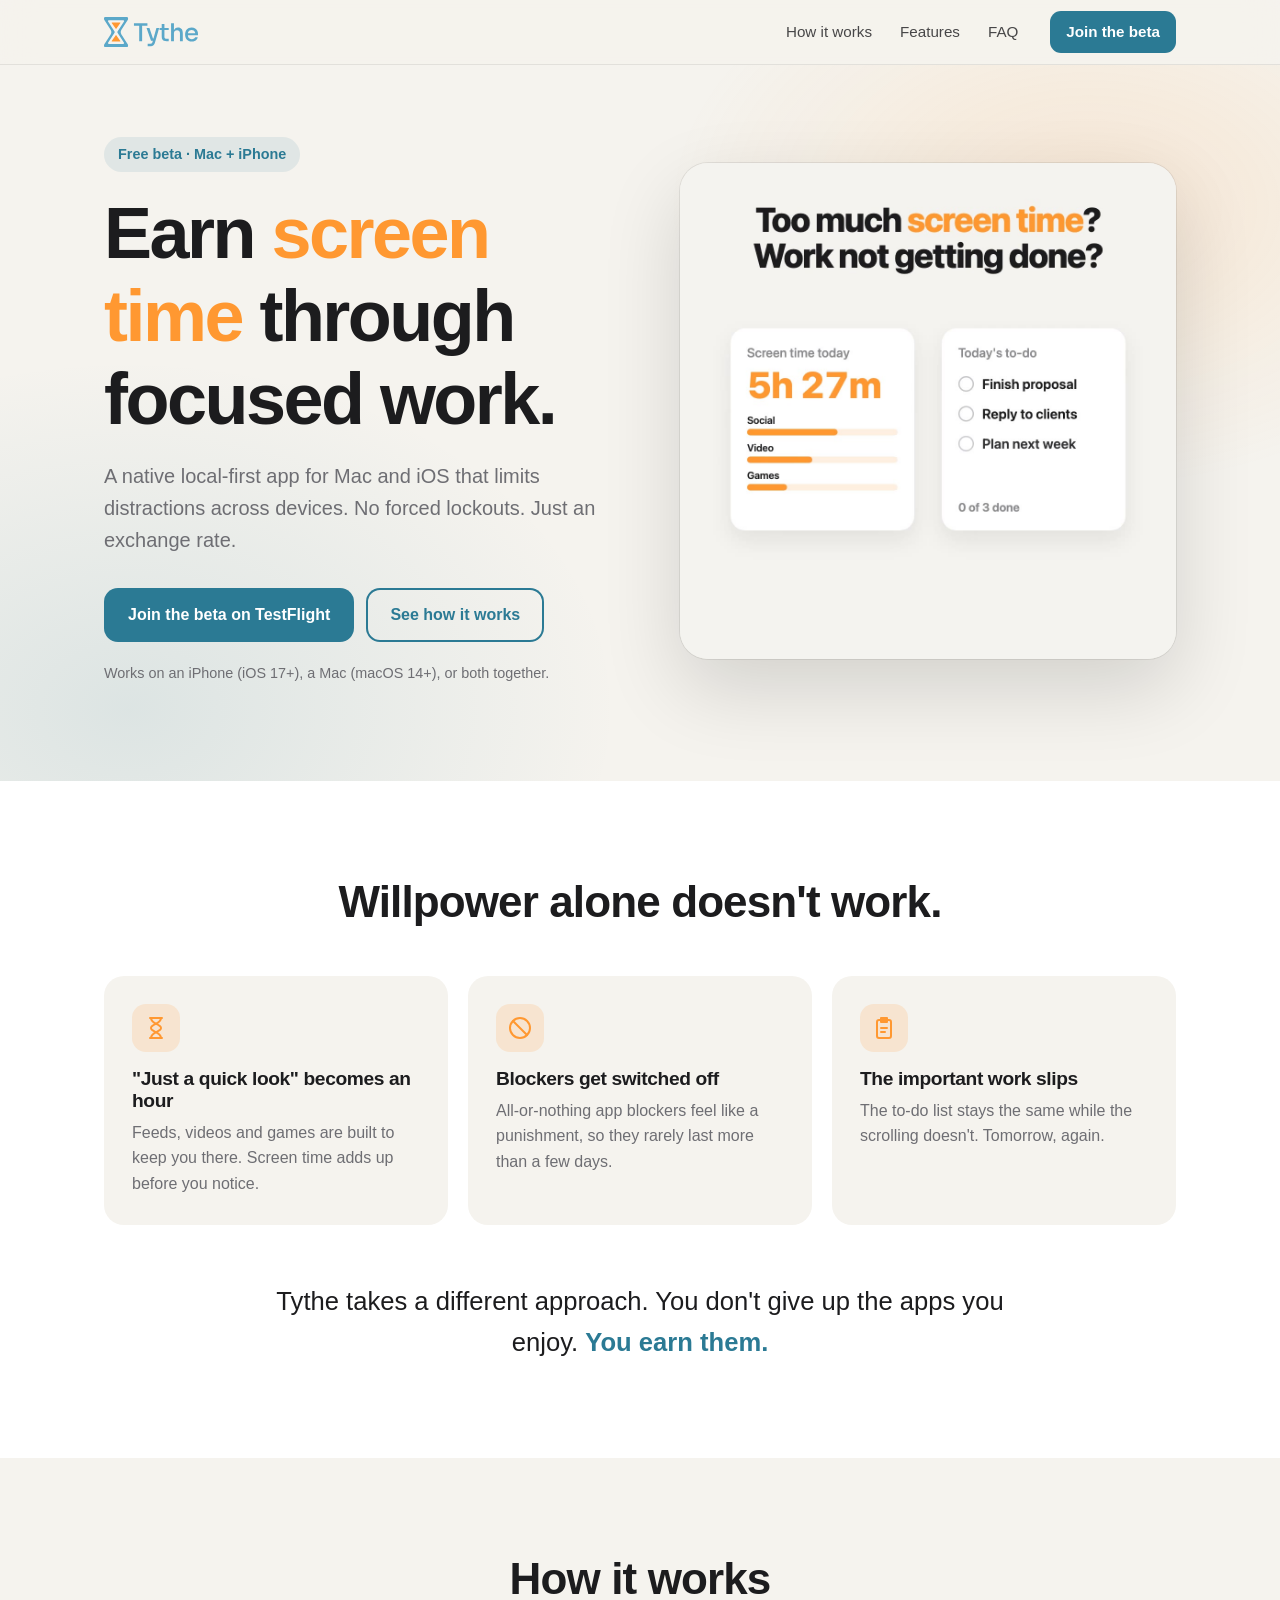
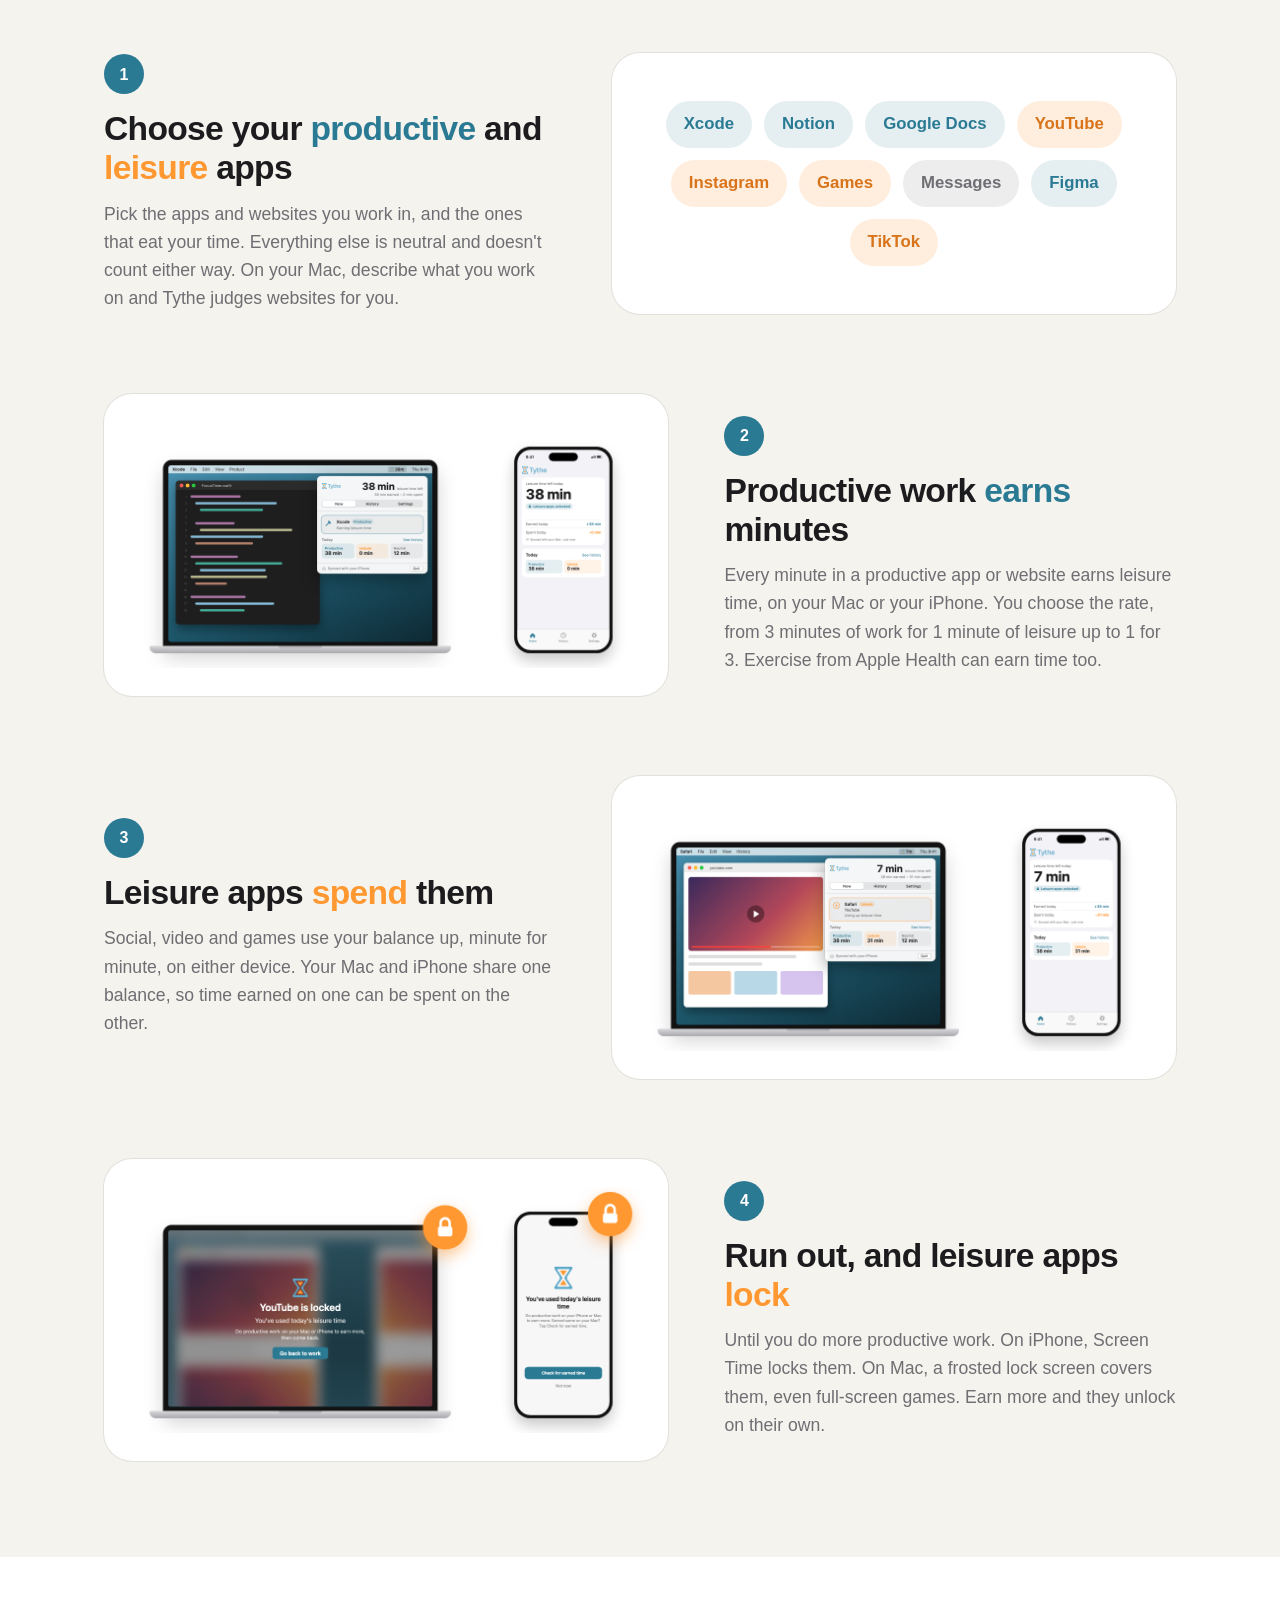
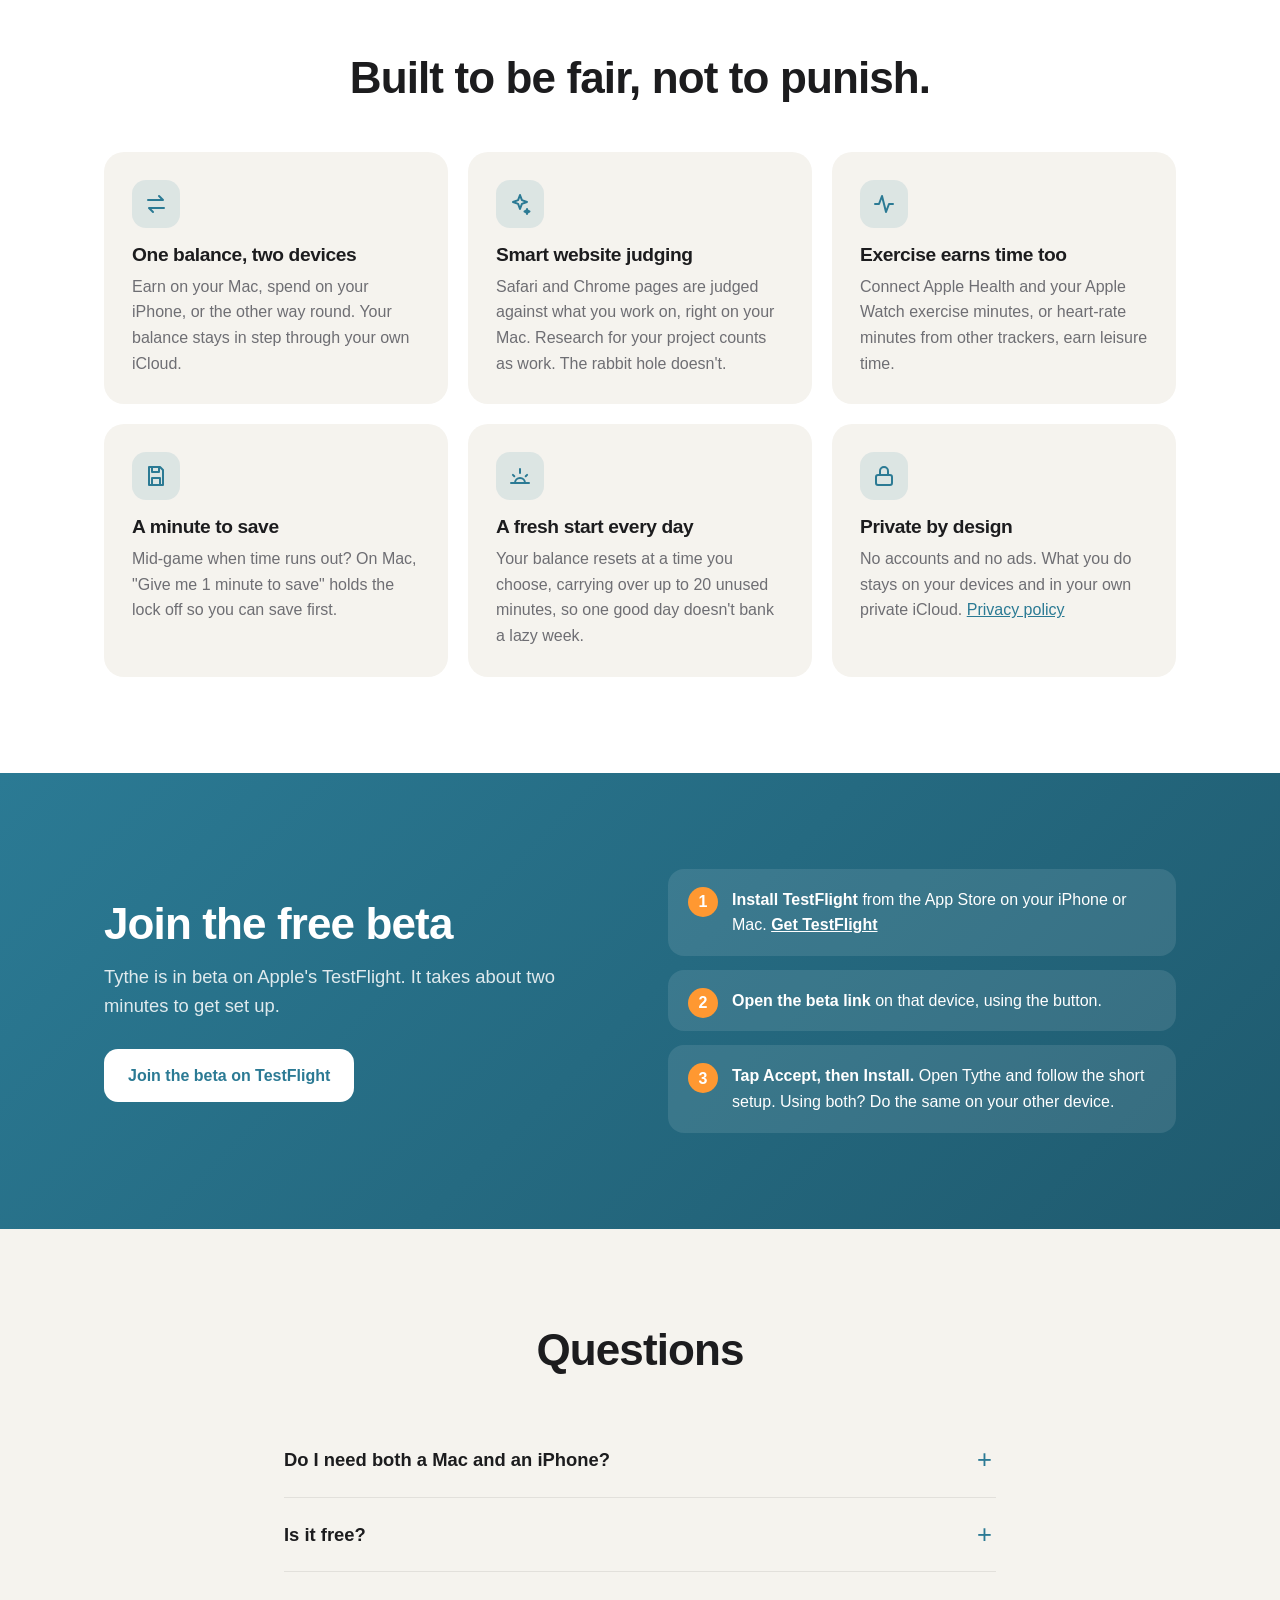
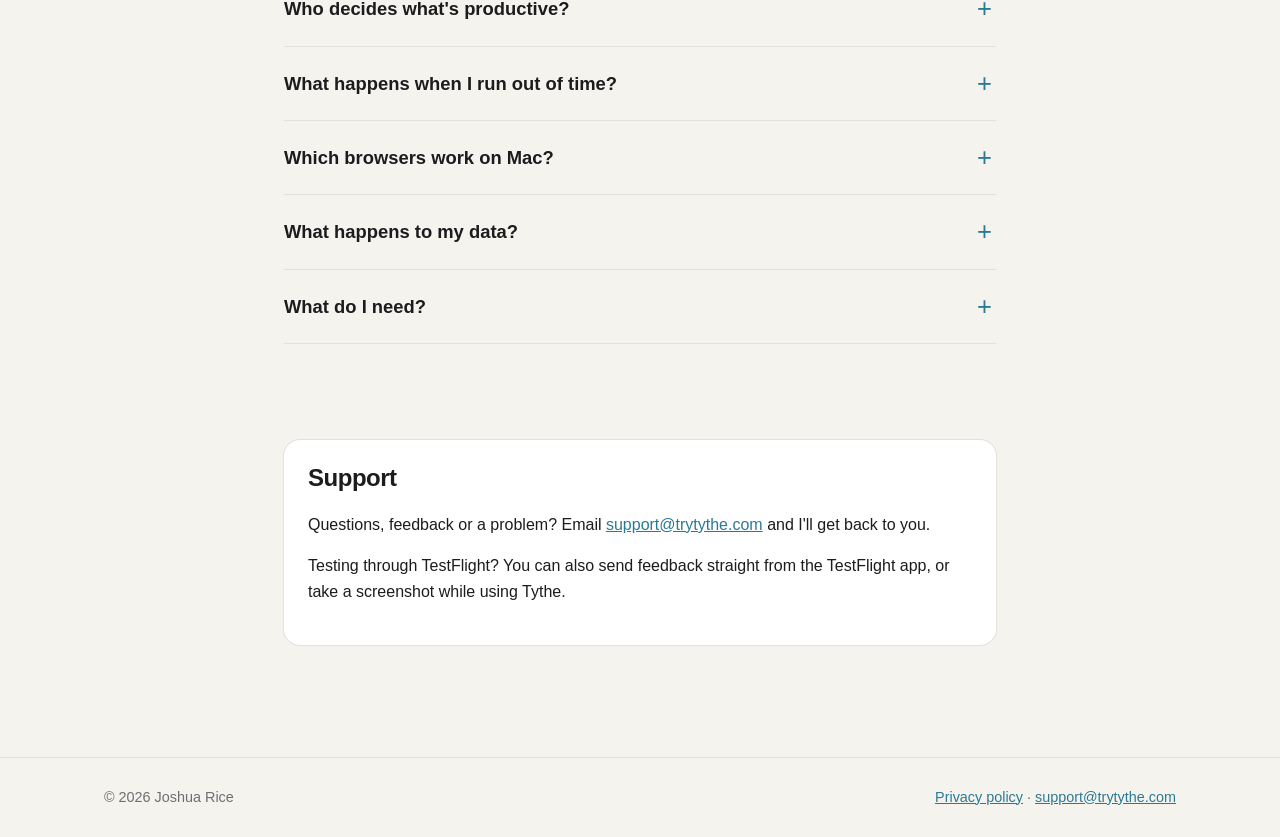
==== commit 2336eaa0: "Brand sky blue: new logo and icons, blue colour palette, demo video and device images re-rendered wi" ====
--- a/index.html
+++ b/index.html
@@ -9,7 +9,7 @@
   <link rel="icon" href="favicon-32.png" sizes="32x32" type="image/png">
   <link rel="apple-touch-icon" href="apple-touch-icon.png">
   <meta name="theme-color" content="#f5f3ee" media="(prefers-color-scheme: light)">
-  <meta name="theme-color" content="#0b0f0e" media="(prefers-color-scheme: dark)">
+  <meta name="theme-color" content="#0b0e10" media="(prefers-color-scheme: dark)">
   <meta property="og:type" content="website">
   <meta property="og:url" content="https://trytythe.com/">
   <meta property="og:title" content="Tythe: earn your leisure time">
--- a/style.css
+++ b/style.css
@@ -6,8 +6,8 @@
   --bg-alt: #ffffff;
   --card: #ffffff;
   --line: rgba(0, 0, 0, 0.08);
-  --teal: #116d64;
-  --teal-deep: #0c4f49;
+  --teal: #2b7a94;
+  --teal-deep: #1f5a6e;
   --orange: #ff9831;
   --accent: var(--teal);
   --highlight: var(--orange);
@@ -18,12 +18,12 @@
   :root {
     --text: #f5f5f7;
     --muted: #a1a1a6;
-    --bg: #0b0f0e;
-    --bg-alt: #121816;
-    --card: #1a201e;
+    --bg: #0b0e10;
+    --bg-alt: #12171a;
+    --card: #1a1f22;
     --line: rgba(255, 255, 255, 0.1);
-    /* Lighter teal so text and links stay readable on black. */
-    --accent: #34b1a3;
+    /* Lighter sky so text and links stay readable on black. */
+    --accent: #6bb8d4;
   }
 }
 
@@ -77,7 +77,7 @@
   box-shadow: inset 0 0 0 2px currentColor;
 }
 
-.button-ghost:hover { background: rgba(17, 109, 100, 0.08); }
+.button-ghost:hover { background: rgba(43, 122, 148, 0.08); }
 
 .button-light { background: #fff; color: var(--teal); }
 .button-light:hover { background: #f0f0f0; }
@@ -140,7 +140,7 @@
   padding: 72px 0 96px;
   background:
     radial-gradient(600px 400px at 85% 20%, rgba(255, 152, 49, 0.14), transparent 70%),
-    radial-gradient(700px 500px at 10% 90%, rgba(17, 109, 100, 0.12), transparent 70%);
+    radial-gradient(700px 500px at 10% 90%, rgba(43, 122, 148, 0.12), transparent 70%);
 }
 
 .hero-inner {
@@ -155,7 +155,7 @@
   margin: 0 0 20px;
   padding: 6px 14px;
   border-radius: 999px;
-  background: rgba(17, 109, 100, 0.1);
+  background: rgba(43, 122, 148, 0.1);
   color: var(--accent);
   font-weight: 600;
   font-size: 0.9rem;
@@ -215,7 +215,7 @@
   border-radius: 14px;
   display: grid;
   place-items: center;
-  background: rgba(17, 109, 100, 0.12);
+  background: rgba(43, 122, 148, 0.12);
   color: var(--accent);
 }
 
@@ -288,7 +288,7 @@
   font-size: 1.05rem;
 }
 
-.chip-teal { background: rgba(17, 109, 100, 0.12); color: var(--accent); }
+.chip-teal { background: rgba(43, 122, 148, 0.12); color: var(--accent); }
 .chip-orange { background: rgba(255, 152, 49, 0.16); color: #d9731a; }
 .chip-grey { background: rgba(142, 142, 147, 0.16); color: var(--muted); }
 
@@ -300,7 +300,7 @@
 /* ---------- Beta ---------- */
 
 .beta {
-  background: linear-gradient(135deg, #116d64, #0c4f49);
+  background: linear-gradient(135deg, var(--teal), var(--teal-deep));
   color: #fff;
 }
 
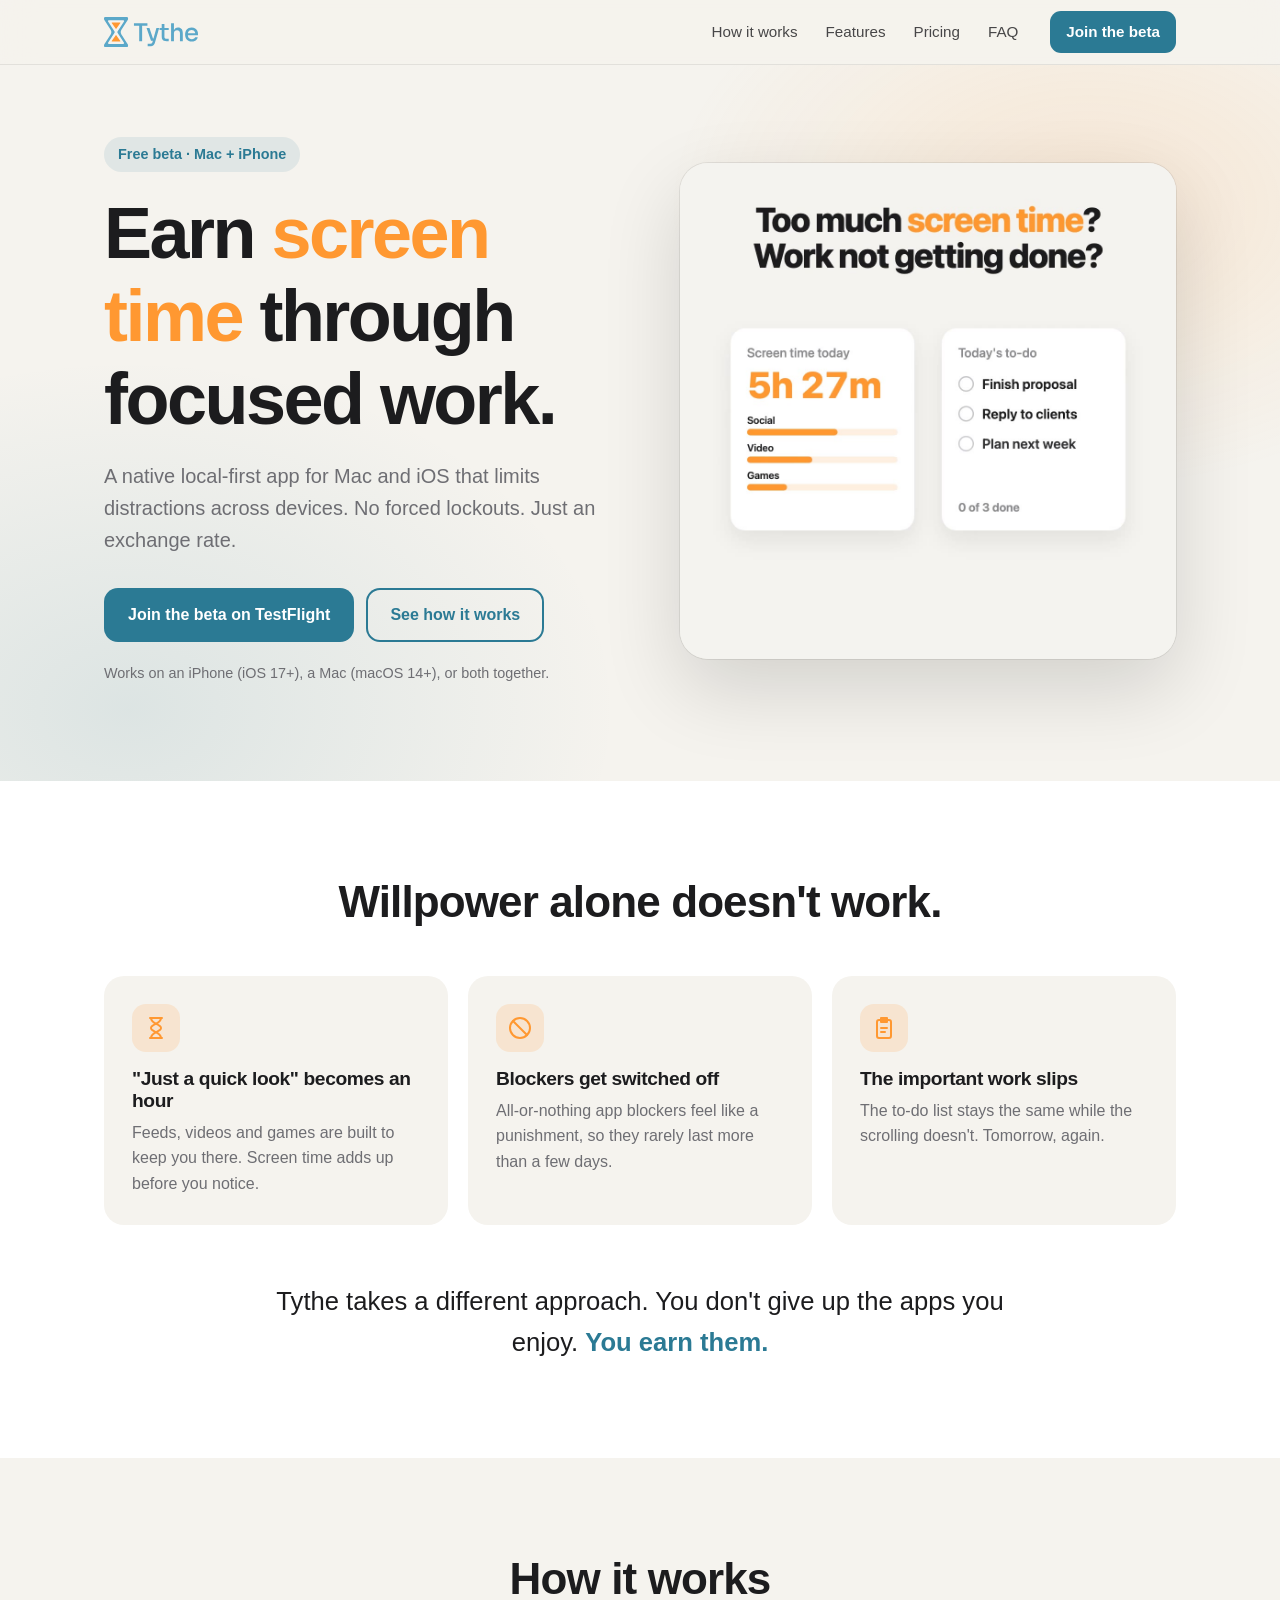
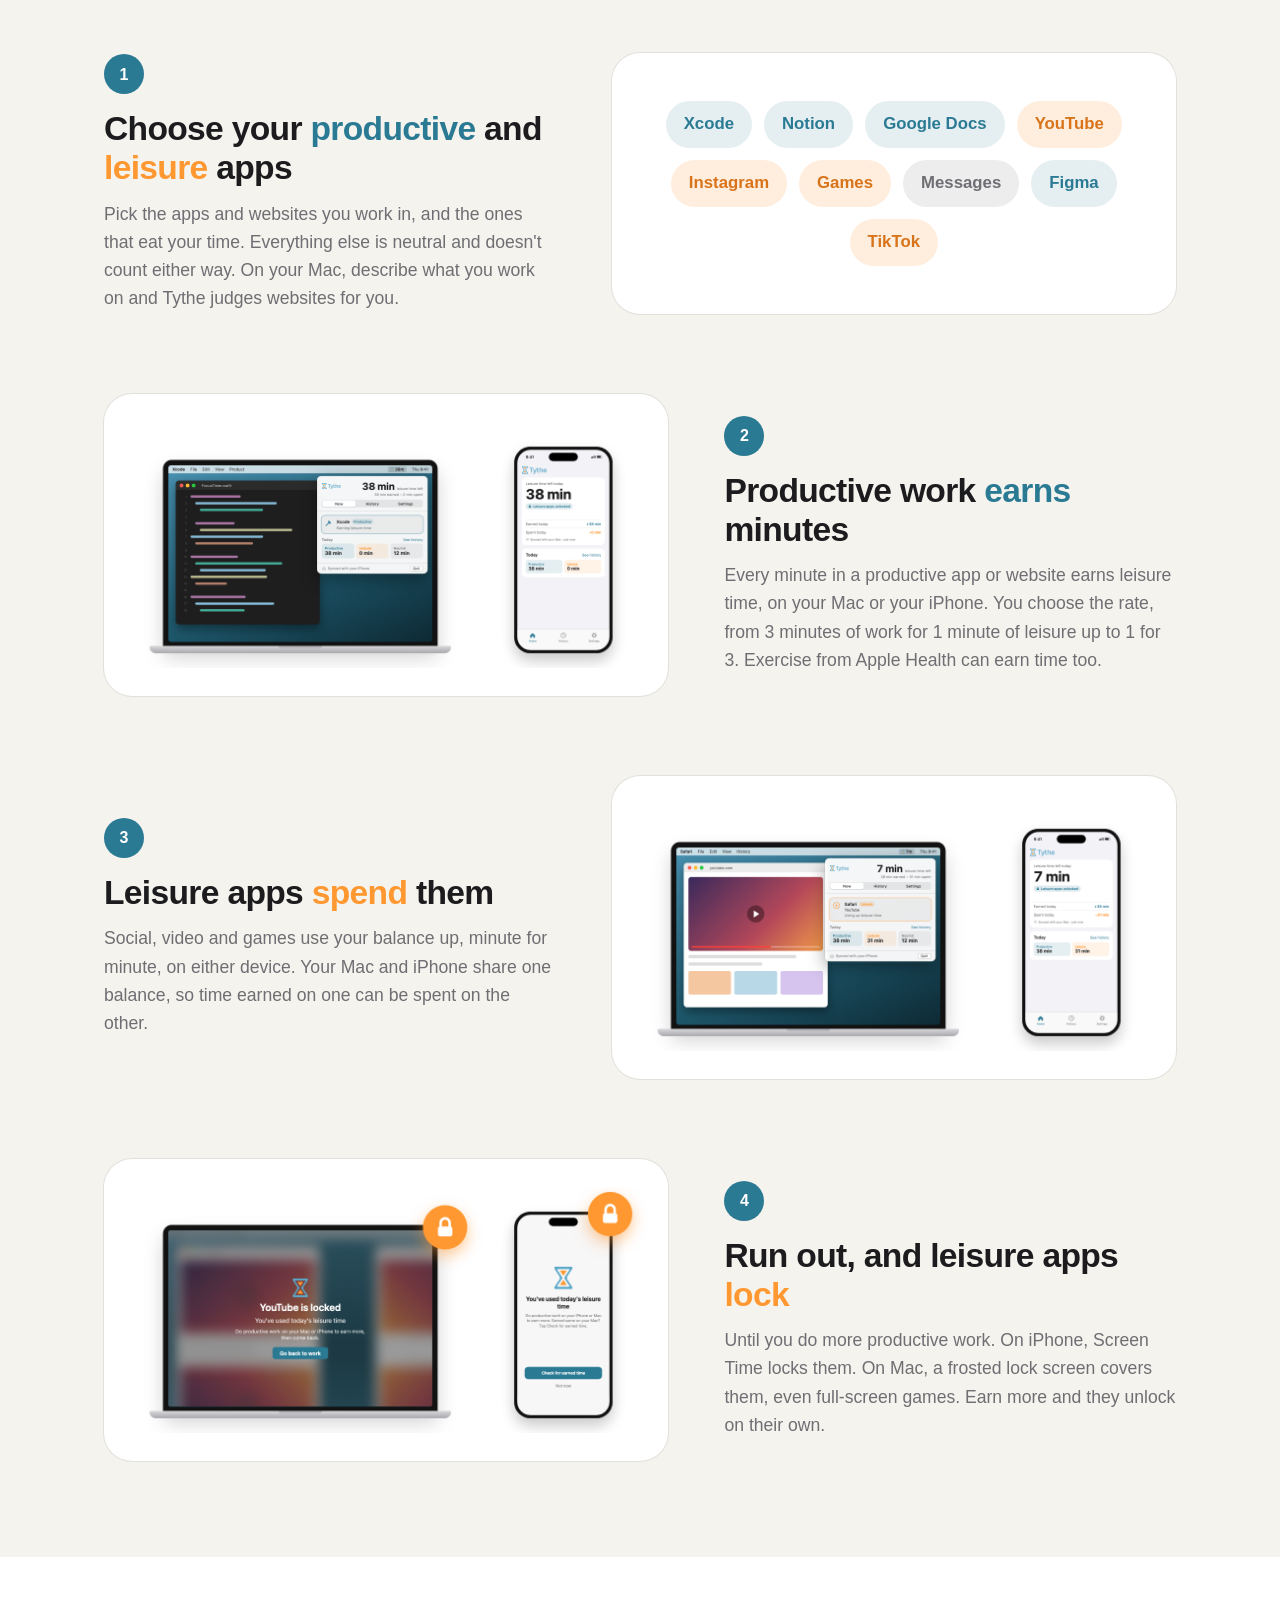
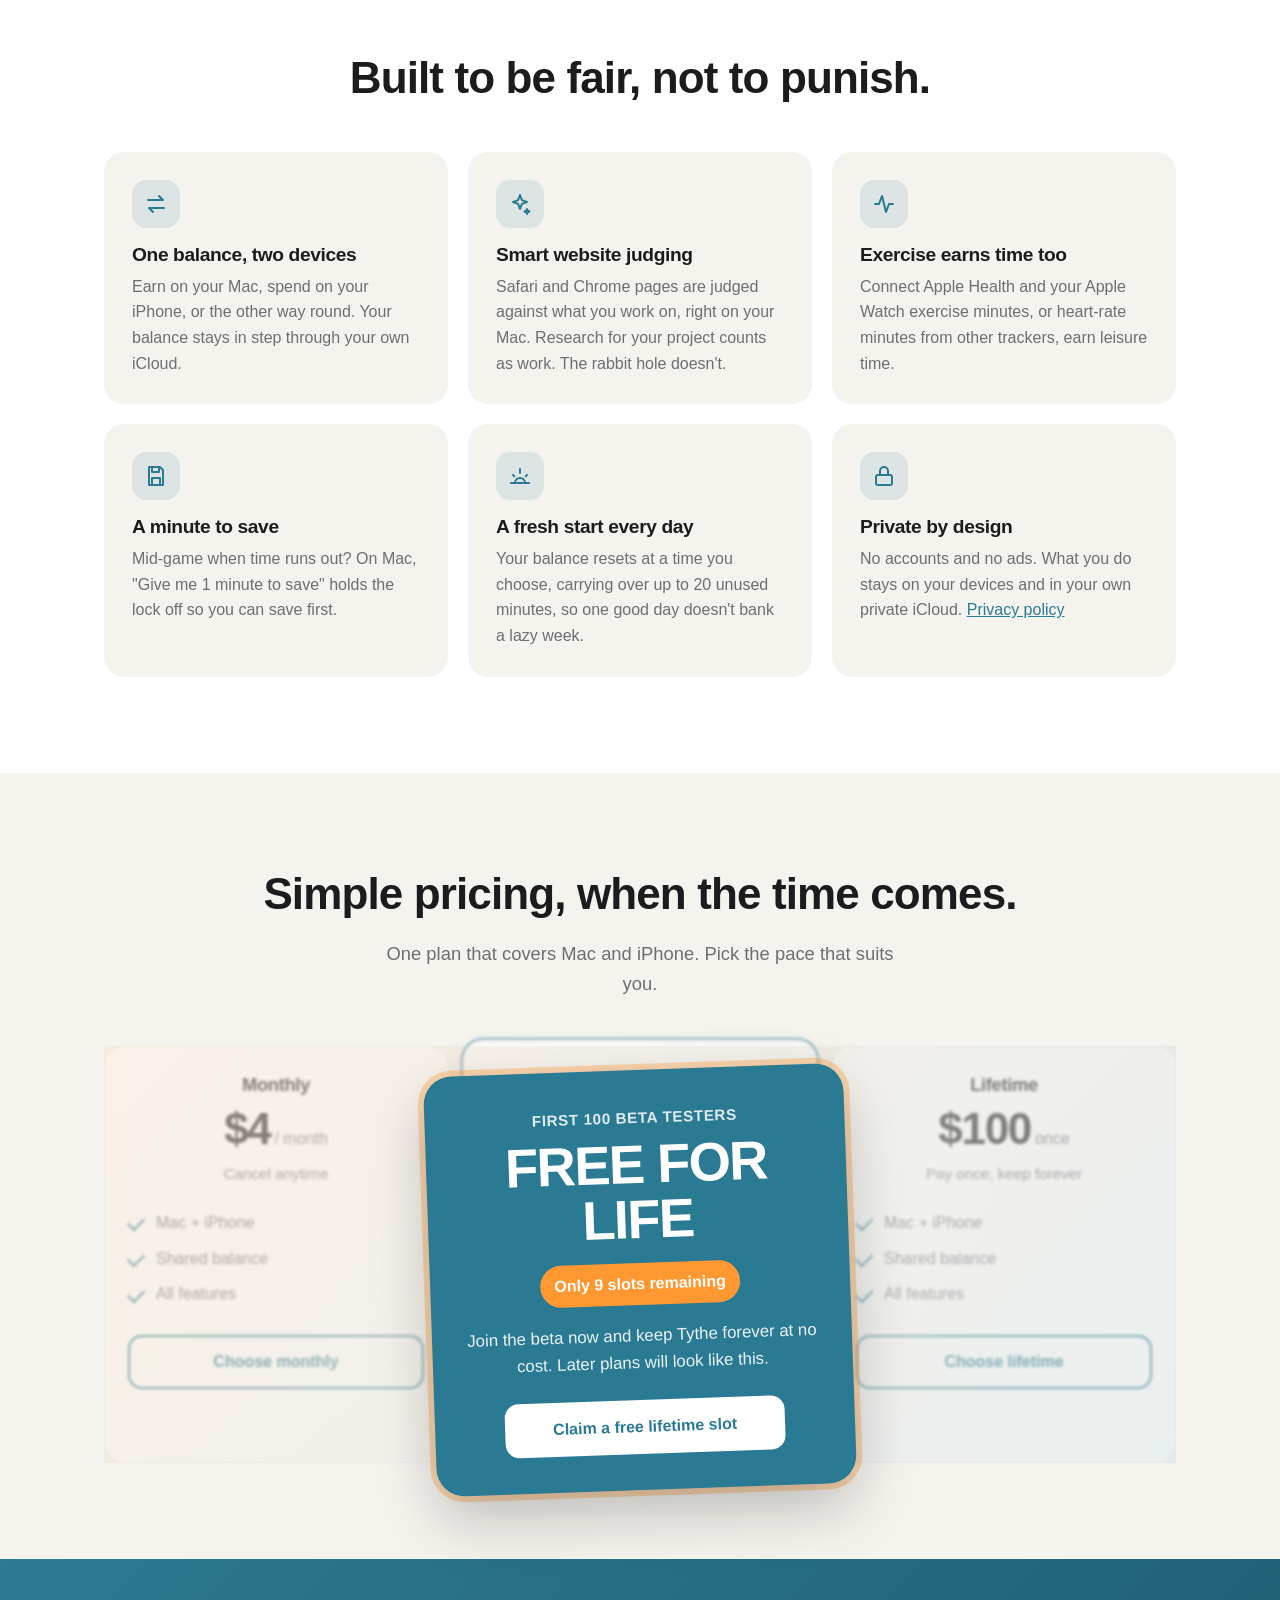
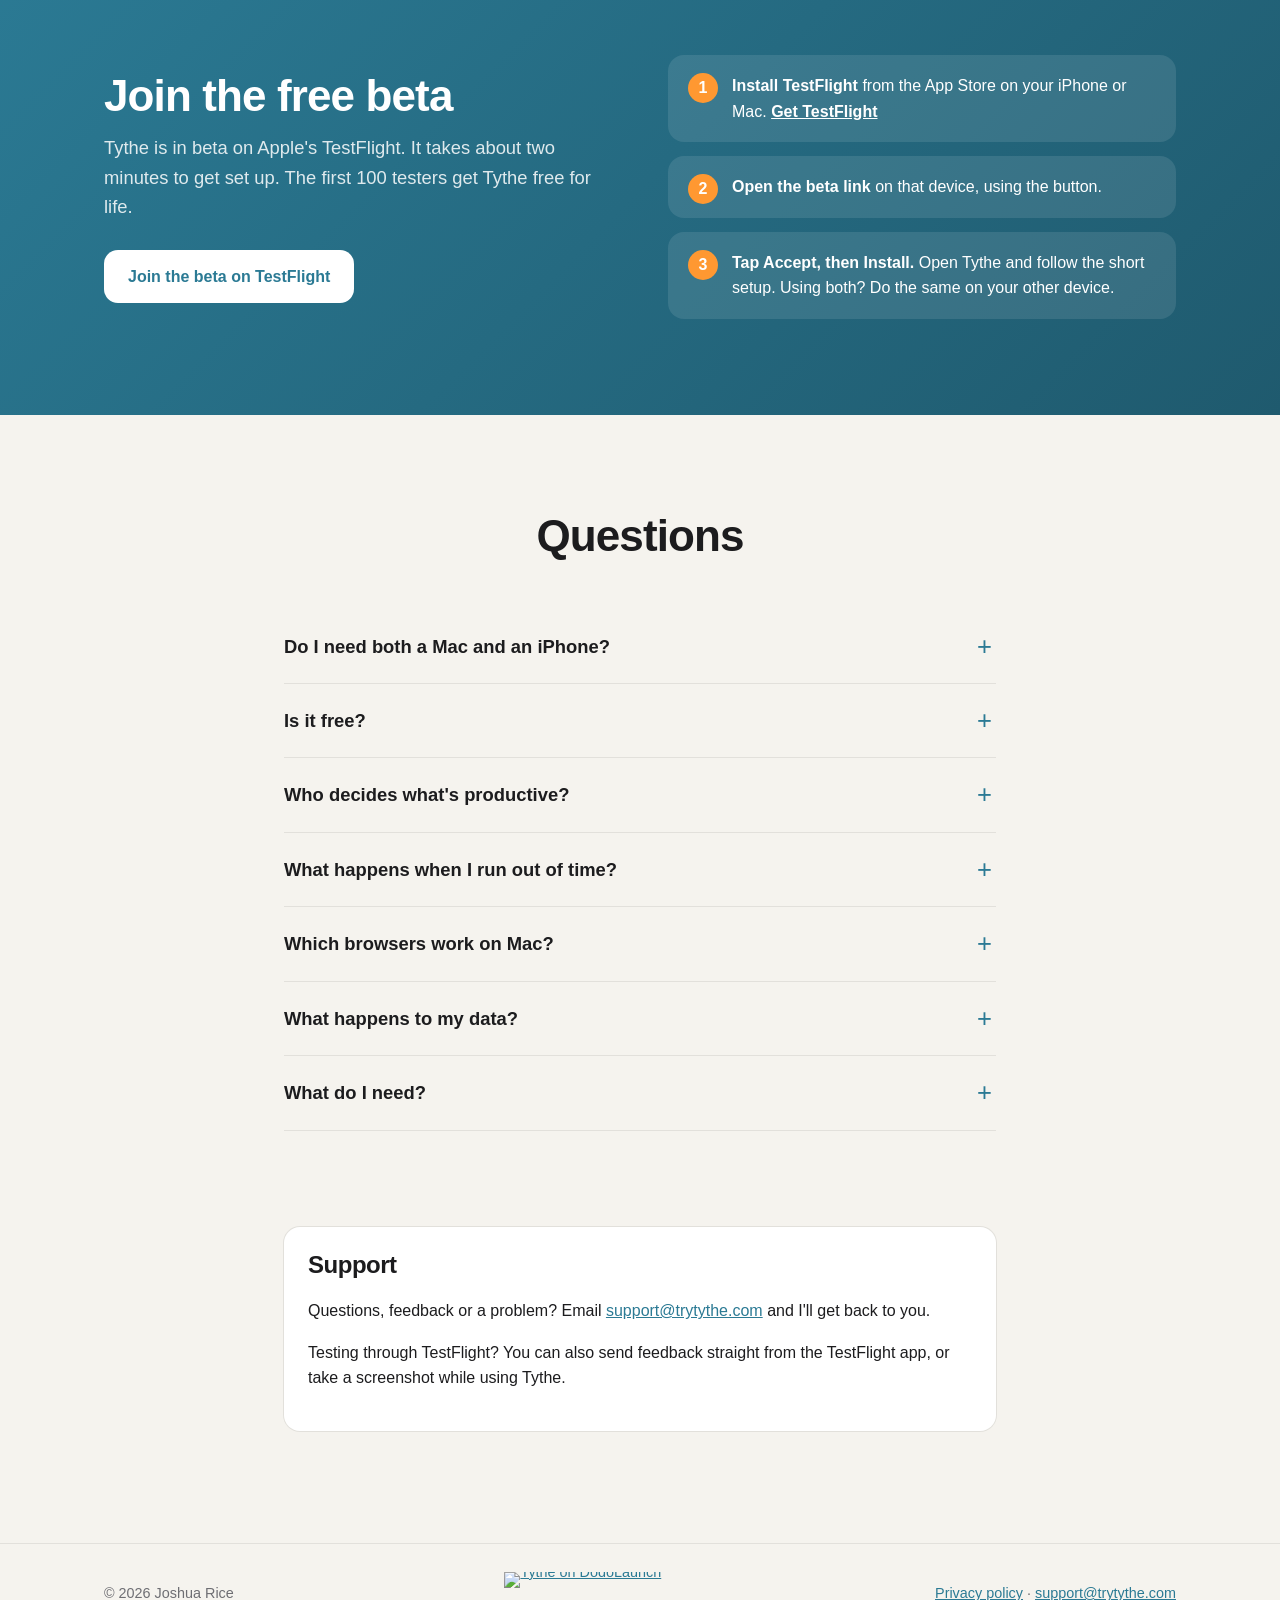
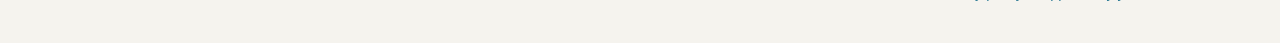
==== commit c8338ae3: "Add pricing teaser and DodoLaunch badge for beta launch. Show future plan prices behind a free-for-l" ====
--- a/index.html
+++ b/index.html
@@ -32,6 +32,7 @@
       <div class="nav-links">
         <a href="#how">How it works</a>
         <a href="#features">Features</a>
+        <a href="#pricing">Pricing</a>
         <a href="#faq">FAQ</a>
       </div>
       <a class="button button-small" href="#beta">Join the beta</a>
@@ -171,11 +172,67 @@
       </div>
     </section>
 
+    <section class="pricing" id="pricing">
+      <div class="wrap">
+        <h2 class="section-title">Simple pricing, when the time comes.</h2>
+        <p class="pricing-intro">One plan that covers Mac and iPhone. Pick the pace that suits you.</p>
+
+        <div class="pricing-stage">
+          <div class="pricing-grid" aria-hidden="true">
+            <div class="price-card">
+              <h3>Monthly</h3>
+              <p class="price"><span class="price-amount">$4</span><span class="price-period">/ month</span></p>
+              <p class="price-note">Cancel anytime</p>
+              <ul>
+                <li>Mac + iPhone</li>
+                <li>Shared balance</li>
+                <li>All features</li>
+              </ul>
+              <span class="button button-ghost price-cta">Choose monthly</span>
+            </div>
+            <div class="price-card price-card-featured">
+              <p class="price-badge">Best value</p>
+              <h3>Yearly</h3>
+              <p class="price"><span class="price-amount">$40</span><span class="price-period">/ year</span></p>
+              <p class="price-note">Save two months</p>
+              <ul>
+                <li>Mac + iPhone</li>
+                <li>Shared balance</li>
+                <li>All features</li>
+              </ul>
+              <span class="button price-cta">Choose yearly</span>
+            </div>
+            <div class="price-card">
+              <h3>Lifetime</h3>
+              <p class="price"><span class="price-amount">$100</span><span class="price-period"> once</span></p>
+              <p class="price-note">Pay once, keep forever</p>
+              <ul>
+                <li>Mac + iPhone</li>
+                <li>Shared balance</li>
+                <li>All features</li>
+              </ul>
+              <span class="button button-ghost price-cta">Choose lifetime</span>
+            </div>
+          </div>
+
+          <div class="pricing-overlay">
+            <div class="pricing-stamp">
+              <p class="stamp-eyebrow">First 100 beta testers</p>
+              <p class="stamp-title">Free for life</p>
+              <p class="stamp-slots"><strong>Only 9 slots remaining</strong></p>
+              <p class="stamp-copy">Join the beta now and keep Tythe forever at no cost. Later plans will look like this.</p>
+              <a class="button button-light" href="#beta">Claim a free lifetime slot</a>
+            </div>
+          </div>
+        </div>
+      </div>
+    </section>
+
     <section class="beta" id="beta">
       <div class="wrap beta-inner">
         <div class="beta-copy">
           <h2>Join the free beta</h2>
-          <p>Tythe is in beta on Apple's TestFlight. It takes about two minutes to get set up.</p>
+          <p>Tythe is in beta on Apple's TestFlight. It takes about two minutes to get set up. The first 100 testers get Tythe free for life.</p>
           <a class="button button-light" href="https://testflight.apple.com/join/uHceFhWW">Join the beta on TestFlight</a>
         </div>
         <ol class="beta-steps">
@@ -195,7 +252,7 @@
         </details>
         <details>
           <summary>Is it free?</summary>
-          <p>Yes, the beta is free to join through TestFlight.</p>
+          <p>Yes, the beta is free to join through TestFlight. The first 100 beta testers also keep Tythe free for life. After that, paid plans will start at $4 a month, $40 a year, or $100 once for lifetime access.</p>
         </details>
         <details>
           <summary>Who decides what's productive?</summary>
@@ -234,6 +291,9 @@
   <footer class="site-footer">
     <div class="wrap footer-inner">
       <span>&copy; 2026 Joshua Rice</span>
+      <a class="dodo-badge" href="https://dodolaunch.com/p/tythe?ref=badge" target="_blank" rel="noopener noreferrer">
+        <img src="https://dodolaunch.com/badge/tythe?theme=light" alt="Tythe on DodoLaunch" width="200" height="54">
+      </a>
       <span><a href="privacy.html">Privacy policy</a> &middot; <a href="mailto:support@trytythe.com">support@trytythe.com</a></span>
     </div>
   </footer>
--- a/style.css
+++ b/style.css
@@ -297,6 +297,202 @@
 .features { background: var(--bg-alt); }
 .features .tile { background: var(--bg); box-shadow: none; }
 
+/* ---------- Pricing ---------- */
+
+.pricing {
+  background: var(--bg);
+}
+
+.pricing-intro {
+  text-align: center;
+  color: var(--muted);
+  font-size: 1.15rem;
+  margin: -28px auto 48px;
+  max-width: 28em;
+}
+
+.pricing-stage {
+  position: relative;
+  isolation: isolate;
+}
+
+.pricing-grid {
+  display: grid;
+  grid-template-columns: repeat(3, 1fr);
+  gap: 20px;
+  filter: blur(1.5px);
+  opacity: 0.55;
+  pointer-events: none;
+  user-select: none;
+}
+
+.price-card {
+  position: relative;
+  background: var(--card);
+  border-radius: var(--radius);
+  padding: 28px 24px 32px;
+  box-shadow: 0 0 0 1px var(--line);
+  text-align: center;
+}
+
+.price-card-featured {
+  box-shadow: 0 0 0 2px var(--teal), 0 18px 40px rgba(43, 122, 148, 0.12);
+  transform: scale(1.03);
+}
+
+.price-badge {
+  display: inline-block;
+  margin: 0 0 12px;
+  padding: 5px 12px;
+  border-radius: 999px;
+  background: rgba(43, 122, 148, 0.12);
+  color: var(--accent);
+  font-size: 0.8rem;
+  font-weight: 700;
+  letter-spacing: 0.02em;
+  text-transform: uppercase;
+}
+
+.price-card h3 {
+  margin: 0 0 12px;
+  font-size: 1.15rem;
+}
+
+.price {
+  margin: 0;
+  display: flex;
+  align-items: baseline;
+  justify-content: center;
+  gap: 4px;
+}
+
+.price-amount {
+  font-size: 2.75rem;
+  font-weight: 800;
+  letter-spacing: -0.03em;
+  line-height: 1;
+}
+
+.price-period {
+  color: var(--muted);
+  font-size: 1rem;
+  font-weight: 500;
+}
+
+.price-note {
+  color: var(--muted);
+  font-size: 0.95rem;
+  margin: 10px 0 24px;
+}
+
+.price-card ul {
+  list-style: none;
+  margin: 0 0 28px;
+  padding: 0;
+  display: grid;
+  gap: 10px;
+  text-align: left;
+}
+
+.price-card li {
+  position: relative;
+  padding-left: 28px;
+  color: var(--muted);
+}
+
+.price-card li::before {
+  content: "";
+  position: absolute;
+  left: 0;
+  top: 0.45em;
+  width: 14px;
+  height: 8px;
+  border-left: 2.5px solid var(--teal);
+  border-bottom: 2.5px solid var(--teal);
+  transform: rotate(-45deg);
+}
+
+.price-cta {
+  width: 100%;
+  text-align: center;
+  cursor: default;
+}
+
+.pricing-overlay {
+  position: absolute;
+  inset: 0;
+  z-index: 2;
+  display: grid;
+  place-items: center;
+  padding: 24px;
+  background:
+    radial-gradient(circle at center, rgba(245, 243, 238, 0.28), transparent 70%),
+    linear-gradient(135deg, rgba(255, 152, 49, 0.08), rgba(43, 122, 148, 0.08));
+}
+
+@media (prefers-color-scheme: dark) {
+  .pricing-overlay {
+    background:
+      radial-gradient(circle at center, rgba(11, 14, 16, 0.35), transparent 70%),
+      linear-gradient(135deg, rgba(255, 152, 49, 0.1), rgba(43, 122, 148, 0.12));
+  }
+}
+
+.pricing-stamp {
+  width: min(100%, 420px);
+  text-align: center;
+  background: var(--teal);
+  color: #fff;
+  border-radius: 28px;
+  padding: 36px 28px;
+  box-shadow:
+    0 24px 60px rgba(0, 0, 0, 0.22),
+    0 0 0 6px rgba(255, 152, 49, 0.35);
+  transform: rotate(-2deg);
+}
+
+.stamp-eyebrow {
+  margin: 0 0 8px;
+  font-size: 0.95rem;
+  font-weight: 600;
+  letter-spacing: 0.04em;
+  text-transform: uppercase;
+  opacity: 0.85;
+}
+
+.stamp-title {
+  margin: 0;
+  font-size: clamp(2.4rem, 6vw, 3.4rem);
+  font-weight: 800;
+  letter-spacing: -0.03em;
+  line-height: 1;
+  text-transform: uppercase;
+}
+
+.stamp-slots {
+  margin: 16px 0 0;
+  display: inline-block;
+  padding: 8px 14px;
+  border-radius: 999px;
+  background: var(--orange);
+  color: #fff;
+  font-size: 1rem;
+}
+
+.stamp-slots strong { font-weight: 800; }
+
+.stamp-copy {
+  margin: 18px auto 24px;
+  max-width: 28em;
+  opacity: 0.9;
+  font-size: 1.05rem;
+}
+
+.pricing-stamp .button-light {
+  width: 100%;
+  max-width: 280px;
+}
+
 /* ---------- Beta ---------- */
 
 .beta {
@@ -396,8 +592,19 @@
 .footer-inner {
   display: flex;
   justify-content: space-between;
+  align-items: center;
   gap: 16px;
   flex-wrap: wrap;
+}
+
+.dodo-badge {
+  line-height: 0;
+  flex-shrink: 0;
+}
+
+.dodo-badge img {
+  width: 160px;
+  height: auto;
 }
 
 /* ---------- Document pages (privacy policy) ---------- */
@@ -439,12 +646,42 @@
   .hero-inner, .beta-inner, .step, .step:nth-child(even of .step) { grid-template-columns: 1fr; gap: 32px; }
   .step:nth-child(even of .step) .step-copy { order: 0; }
   .grid-3 { grid-template-columns: 1fr 1fr; }
+  .pricing-grid {
+    grid-template-columns: 1fr;
+    max-width: 360px;
+    margin: 0 auto;
+  }
+  .price-card-featured { transform: none; }
+  .pricing-stage {
+    min-height: 420px;
+    overflow: hidden;
+    border-radius: 28px;
+  }
+  .pricing-grid {
+    position: absolute;
+    inset: -40px 0 auto;
+    width: 100%;
+  }
+  .pricing-overlay {
+    background:
+      linear-gradient(to bottom, rgba(245, 243, 238, 0.2), rgba(245, 243, 238, 0.72) 35%, rgba(245, 243, 238, 0.9));
+  }
   .nav-links { display: none; }
   .site-nav .button-small { margin-left: auto; }
+  .footer-inner { justify-content: center; text-align: center; }
+}
+
+@media (prefers-color-scheme: dark) and (max-width: 900px) {
+  .pricing-overlay {
+    background:
+      linear-gradient(to bottom, rgba(11, 14, 16, 0.2), rgba(11, 14, 16, 0.75) 35%, rgba(11, 14, 16, 0.92));
+  }
 }
 
 @media (max-width: 600px) {
   .grid-3 { grid-template-columns: 1fr; }
   .hero-actions .button { width: 100%; text-align: center; }
   .step { margin-bottom: 56px; }
-}
+  .pricing-stamp { transform: none; padding: 28px 20px; }
+  .pricing-stage { min-height: 380px; }
+}
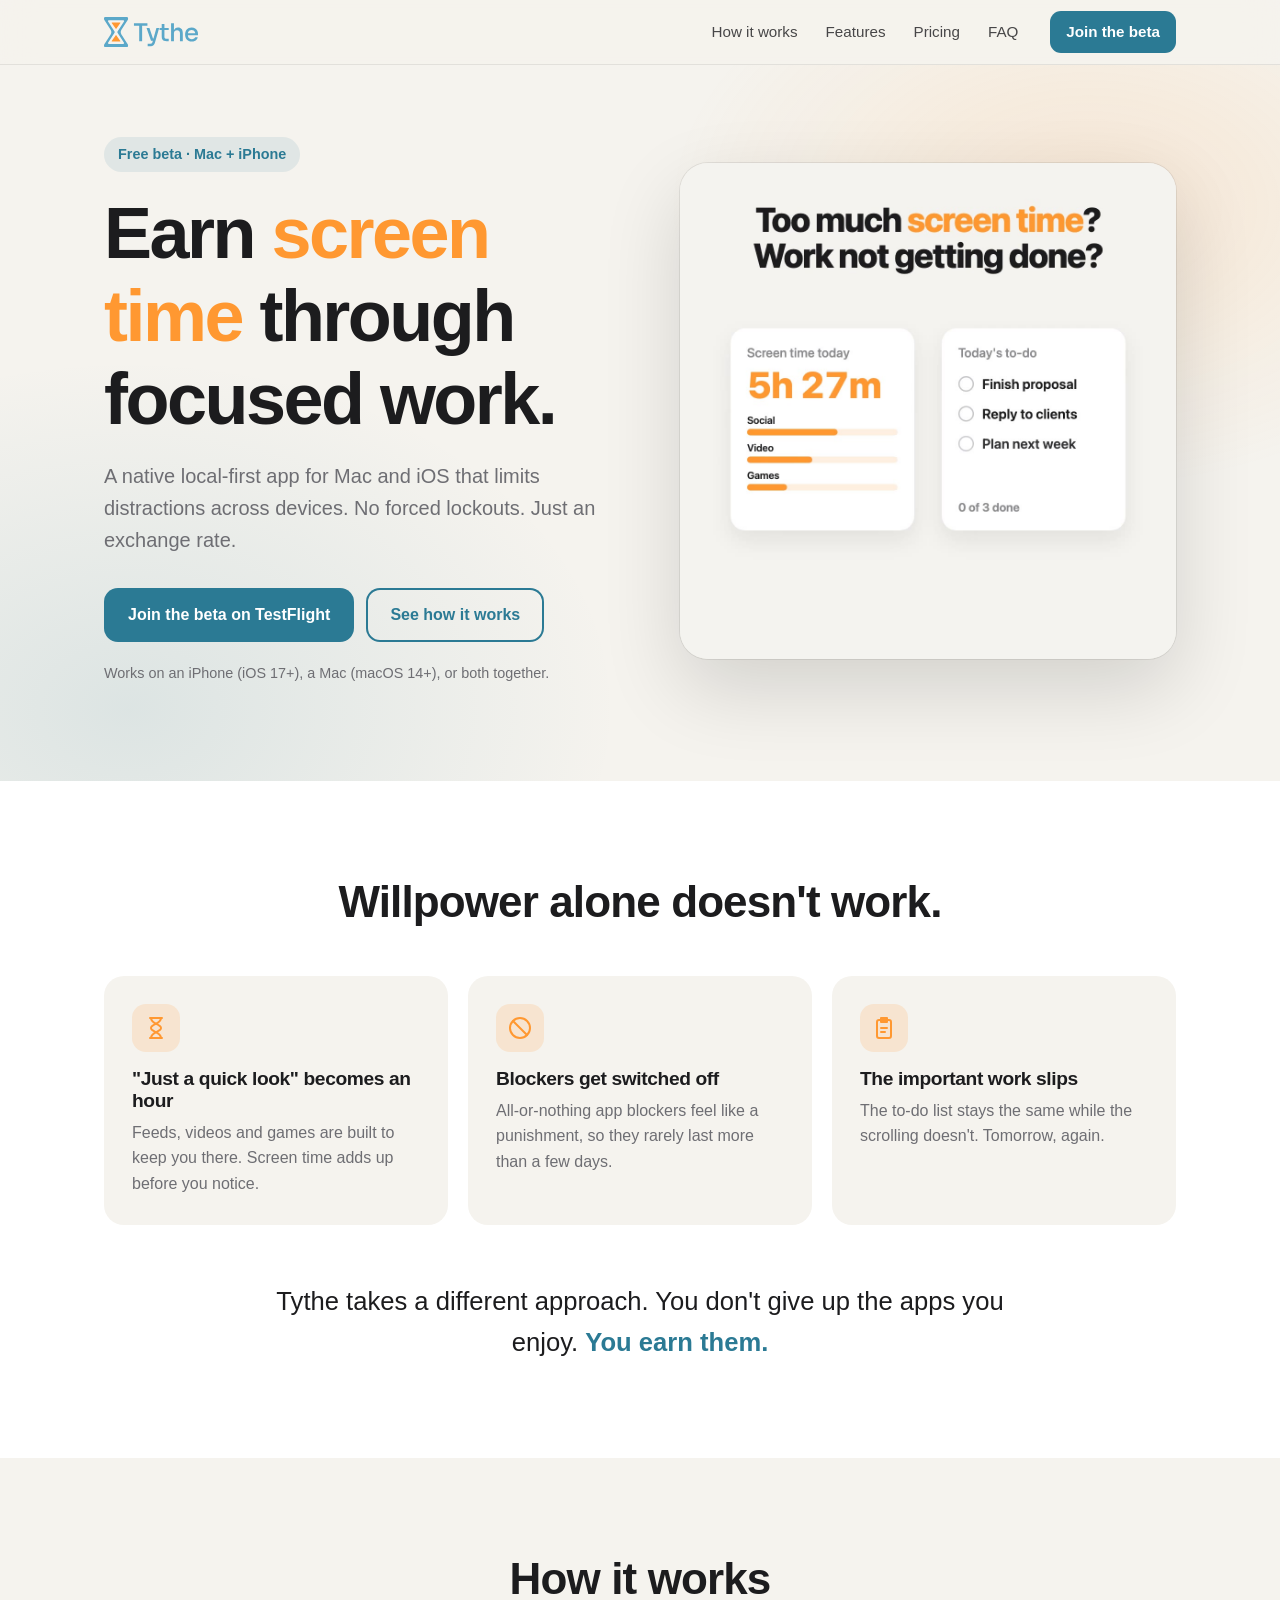
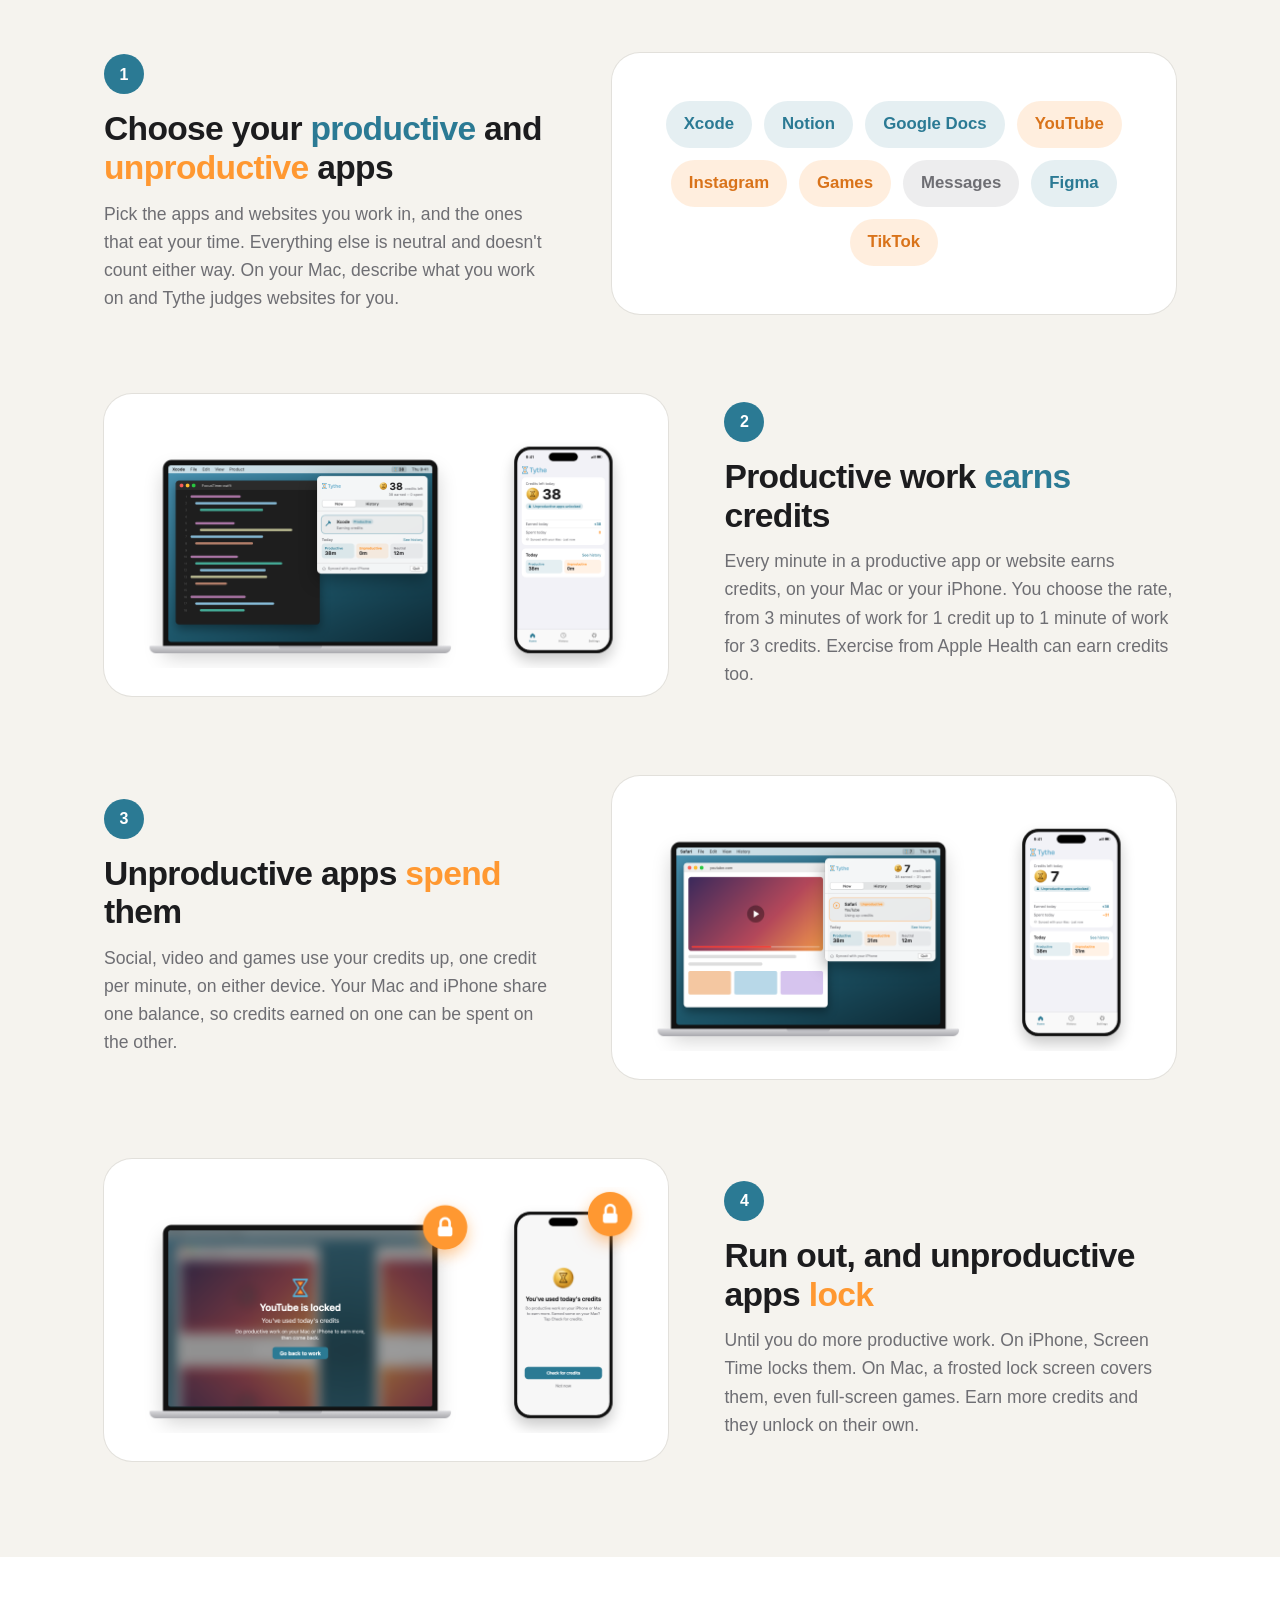
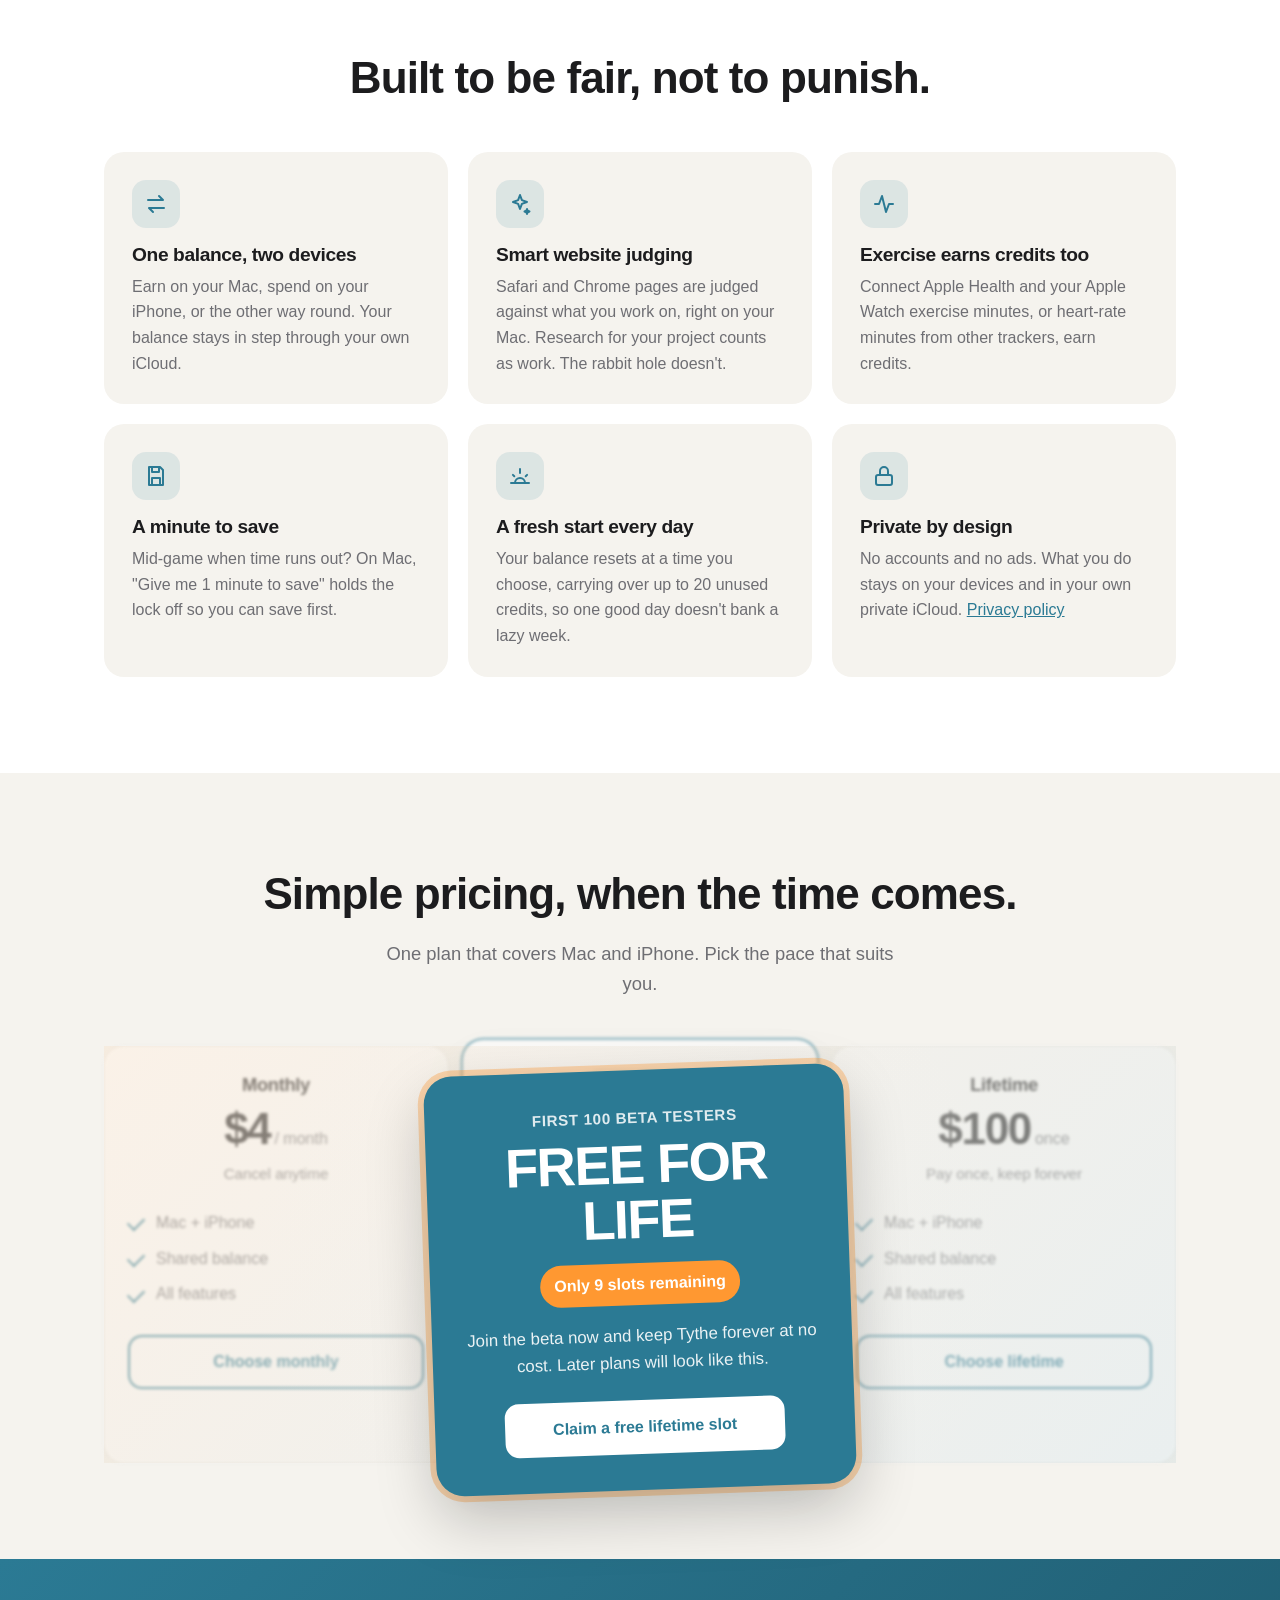
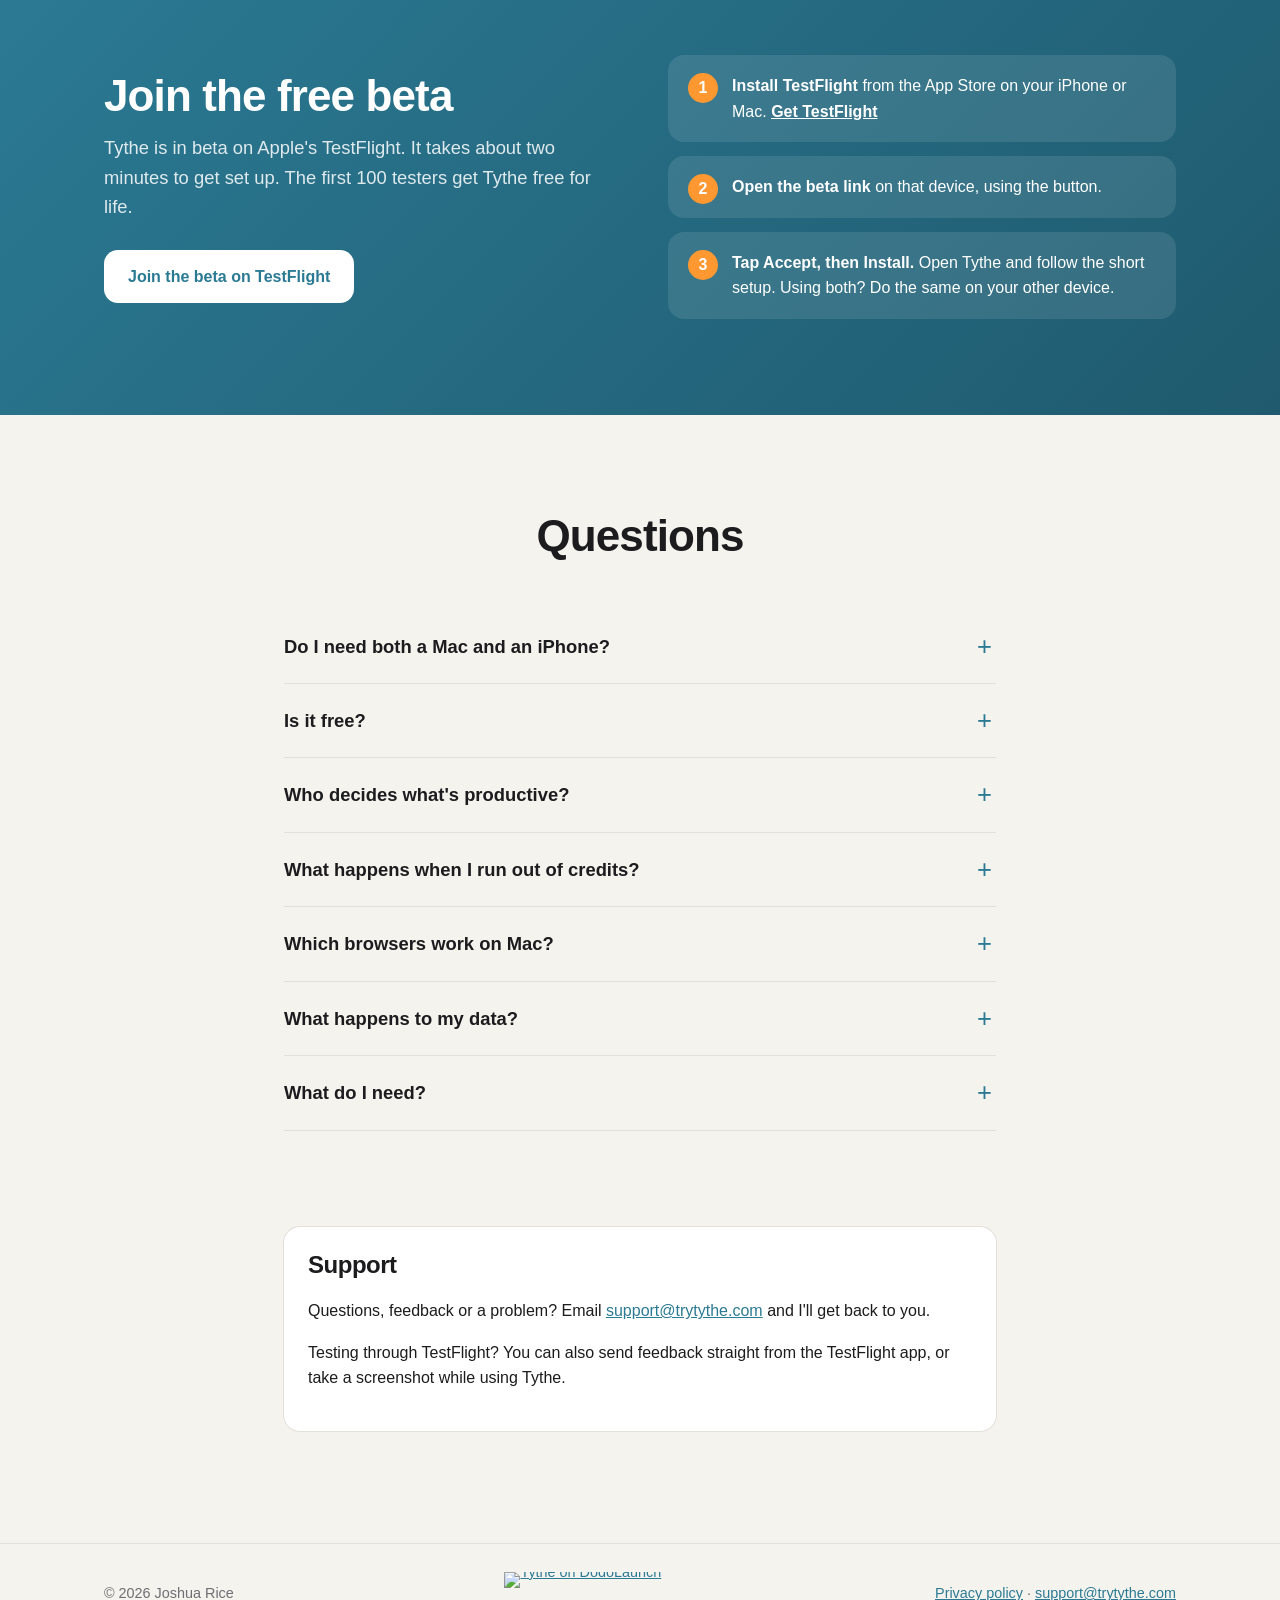
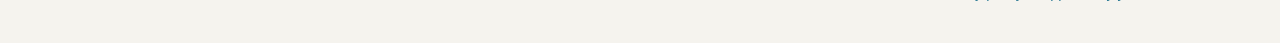
==== commit 0992972c: "Update site for credits: new demo video, device stills, and copy. Co-authored-by: Cursor <cursoragen" ====
--- a/index.html
+++ b/index.html
@@ -3,8 +3,8 @@
 <head>
   <meta charset="utf-8">
   <meta name="viewport" content="width=device-width, initial-scale=1">
-  <title>Tythe: earn your leisure time, on Mac and iPhone</title>
-  <meta name="description" content="Tythe turns productive work into minutes for your favourite apps. Productive apps earn time, leisure apps spend it, and when you run out they lock until you've done more work. For Mac and iPhone.">
+  <title>Tythe: earn your screen time, on Mac and iPhone</title>
+  <meta name="description" content="Tythe turns productive work into credits for your favourite apps. Productive apps earn credits, unproductive apps spend them, and when you run out they lock until you've done more work. For Mac and iPhone.">
   <link rel="icon" href="favicon.svg" type="image/svg+xml">
   <link rel="icon" href="favicon-32.png" sizes="32x32" type="image/png">
   <link rel="apple-touch-icon" href="apple-touch-icon.png">
@@ -12,8 +12,8 @@
   <meta name="theme-color" content="#0b0e10" media="(prefers-color-scheme: dark)">
   <meta property="og:type" content="website">
   <meta property="og:url" content="https://trytythe.com/">
-  <meta property="og:title" content="Tythe: earn your leisure time">
-  <meta property="og:description" content="Productive work earns minutes. Leisure apps spend them. Run out, and they lock until you've done more work. For Mac and iPhone.">
+  <meta property="og:title" content="Tythe: earn your screen time">
+  <meta property="og:description" content="Productive work earns credits. Unproductive apps spend them. Run out, and they lock until you've done more work. For Mac and iPhone.">
   <meta property="og:image" content="https://trytythe.com/og-image.png">
   <meta property="og:image:width" content="1200">
   <meta property="og:image:height" content="630">
@@ -89,7 +89,7 @@
         <div class="step">
           <div class="step-copy">
             <span class="step-num">1</span>
-            <h3>Choose your <span class="hl-teal">productive</span> and <span class="hl-orange">leisure</span> apps</h3>
+            <h3>Choose your <span class="hl-teal">productive</span> and <span class="hl-orange">unproductive</span> apps</h3>
             <p>Pick the apps and websites you work in, and the ones that eat your time. Everything else is neutral and doesn't count either way. On your Mac, describe what you work on and Tythe judges websites for you.</p>
           </div>
           <div class="step-visual step-visual-choices" aria-hidden="true">
@@ -108,28 +108,28 @@
         <div class="step">
           <div class="step-copy">
             <span class="step-num">2</span>
-            <h3>Productive work <span class="hl-teal">earns</span> minutes</h3>
-            <p>Every minute in a productive app or website earns leisure time, on your Mac or your iPhone. You choose the rate, from 3 minutes of work for 1 minute of leisure up to 1 for 3. Exercise from Apple Health can earn time too.</p>
-          </div>
-          <img class="step-visual" src="media/devices-earn.png" alt="Tythe on a Mac and an iPhone, both showing 38 minutes of leisure time earned" loading="lazy" width="1080" height="500">
+            <h3>Productive work <span class="hl-teal">earns</span> credits</h3>
+            <p>Every minute in a productive app or website earns credits, on your Mac or your iPhone. You choose the rate, from 3 minutes of work for 1 credit up to 1 minute of work for 3 credits. Exercise from Apple Health can earn credits too.</p>
+          </div>
+          <img class="step-visual" src="media/devices-earn.png" alt="Tythe on a Mac and an iPhone, both showing 38 credits earned" loading="lazy" width="1080" height="500">
         </div>
 
         <div class="step">
           <div class="step-copy">
             <span class="step-num">3</span>
-            <h3>Leisure apps <span class="hl-orange">spend</span> them</h3>
-            <p>Social, video and games use your balance up, minute for minute, on either device. Your Mac and iPhone share one balance, so time earned on one can be spent on the other.</p>
-          </div>
-          <img class="step-visual" src="media/devices-spend.png" alt="Watching YouTube on the Mac while the shared balance counts down to 7 minutes" loading="lazy" width="1080" height="500">
+            <h3>Unproductive apps <span class="hl-orange">spend</span> them</h3>
+            <p>Social, video and games use your credits up, one credit per minute, on either device. Your Mac and iPhone share one balance, so credits earned on one can be spent on the other.</p>
+          </div>
+          <img class="step-visual" src="media/devices-spend.png" alt="Watching YouTube on the Mac while the shared balance counts down to 7 credits" loading="lazy" width="1080" height="500">
         </div>
 
         <div class="step">
           <div class="step-copy">
             <span class="step-num">4</span>
-            <h3>Run out, and leisure apps <span class="hl-orange">lock</span></h3>
-            <p>Until you do more productive work. On iPhone, Screen Time locks them. On Mac, a frosted lock screen covers them, even full-screen games. Earn more and they unlock on their own.</p>
-          </div>
-          <img class="step-visual" src="media/devices-lock.png" alt="The Mac lock screen saying YouTube is locked, and the iPhone lock screen saying you've used today's leisure time" loading="lazy" width="1080" height="500">
+            <h3>Run out, and unproductive apps <span class="hl-orange">lock</span></h3>
+            <p>Until you do more productive work. On iPhone, Screen Time locks them. On Mac, a frosted lock screen covers them, even full-screen games. Earn more credits and they unlock on their own.</p>
+          </div>
+          <img class="step-visual" src="media/devices-lock.png" alt="The Mac lock screen saying YouTube is locked, and the iPhone lock screen saying you've used today's credits" loading="lazy" width="1080" height="500">
         </div>
       </div>
     </section>
@@ -150,8 +150,8 @@
           </div>
           <div class="tile">
             <div class="tile-icon" aria-hidden="true"><svg viewBox="0 0 24 24" fill="none" stroke="currentColor" stroke-width="2" stroke-linecap="round" stroke-linejoin="round"><path d="M3 12h4l3-8 4 16 3-8h4"/></svg></div>
-            <h3>Exercise earns time too</h3>
-            <p>Connect Apple Health and your Apple Watch exercise minutes, or heart-rate minutes from other trackers, earn leisure time.</p>
+            <h3>Exercise earns credits too</h3>
+            <p>Connect Apple Health and your Apple Watch exercise minutes, or heart-rate minutes from other trackers, earn credits.</p>
           </div>
           <div class="tile">
             <div class="tile-icon" aria-hidden="true"><svg viewBox="0 0 24 24" fill="none" stroke="currentColor" stroke-width="2" stroke-linecap="round" stroke-linejoin="round"><path d="M5 3h11l3 3v15H5z"/><path d="M8 3v5h7V3"/><path d="M8 21v-7h8v7"/></svg></div>
@@ -161,7 +161,7 @@
           <div class="tile">
             <div class="tile-icon" aria-hidden="true"><svg viewBox="0 0 24 24" fill="none" stroke="currentColor" stroke-width="2" stroke-linecap="round" stroke-linejoin="round"><path d="M3 19h18"/><path d="M7 19a5 5 0 0 1 10 0"/><path d="M12 5v4M4.9 10.9l1.4 1.4M19.1 10.9l-1.4 1.4"/></svg></div>
             <h3>A fresh start every day</h3>
-            <p>Your balance resets at a time you choose, carrying over up to 20 unused minutes, so one good day doesn't bank a lazy week.</p>
+            <p>Your balance resets at a time you choose, carrying over up to 20 unused credits, so one good day doesn't bank a lazy week.</p>
           </div>
           <div class="tile">
             <div class="tile-icon" aria-hidden="true"><svg viewBox="0 0 24 24" fill="none" stroke="currentColor" stroke-width="2" stroke-linecap="round" stroke-linejoin="round"><rect x="4" y="11" width="16" height="10" rx="2"/><path d="M8 11V7a4 4 0 0 1 8 0v4"/></svg></div>
@@ -256,11 +256,11 @@
         </details>
         <details>
           <summary>Who decides what's productive?</summary>
-          <p>You do. You choose your productive and leisure apps. On your Mac you can also describe your work, add websites, and correct any page Tythe gets wrong so it learns.</p>
-        </details>
-        <details>
-          <summary>What happens when I run out of time?</summary>
-          <p>Your leisure apps lock. On iPhone you'll see a Screen Time lock screen; on Mac a frosted lock screen covers the app. Do more productive work and they unlock automatically. Your productive apps always stay open.</p>
+          <p>You do. You choose your productive and unproductive apps. On your Mac you can also describe your work, add websites, and correct any page Tythe gets wrong so it learns.</p>
+        </details>
+        <details>
+          <summary>What happens when I run out of credits?</summary>
+          <p>Your unproductive apps lock. On iPhone you'll see a Screen Time lock screen; on Mac a frosted lock screen covers the app. Do more productive work and they unlock automatically. Your productive apps always stay open.</p>
         </details>
         <details>
           <summary>Which browsers work on Mac?</summary>
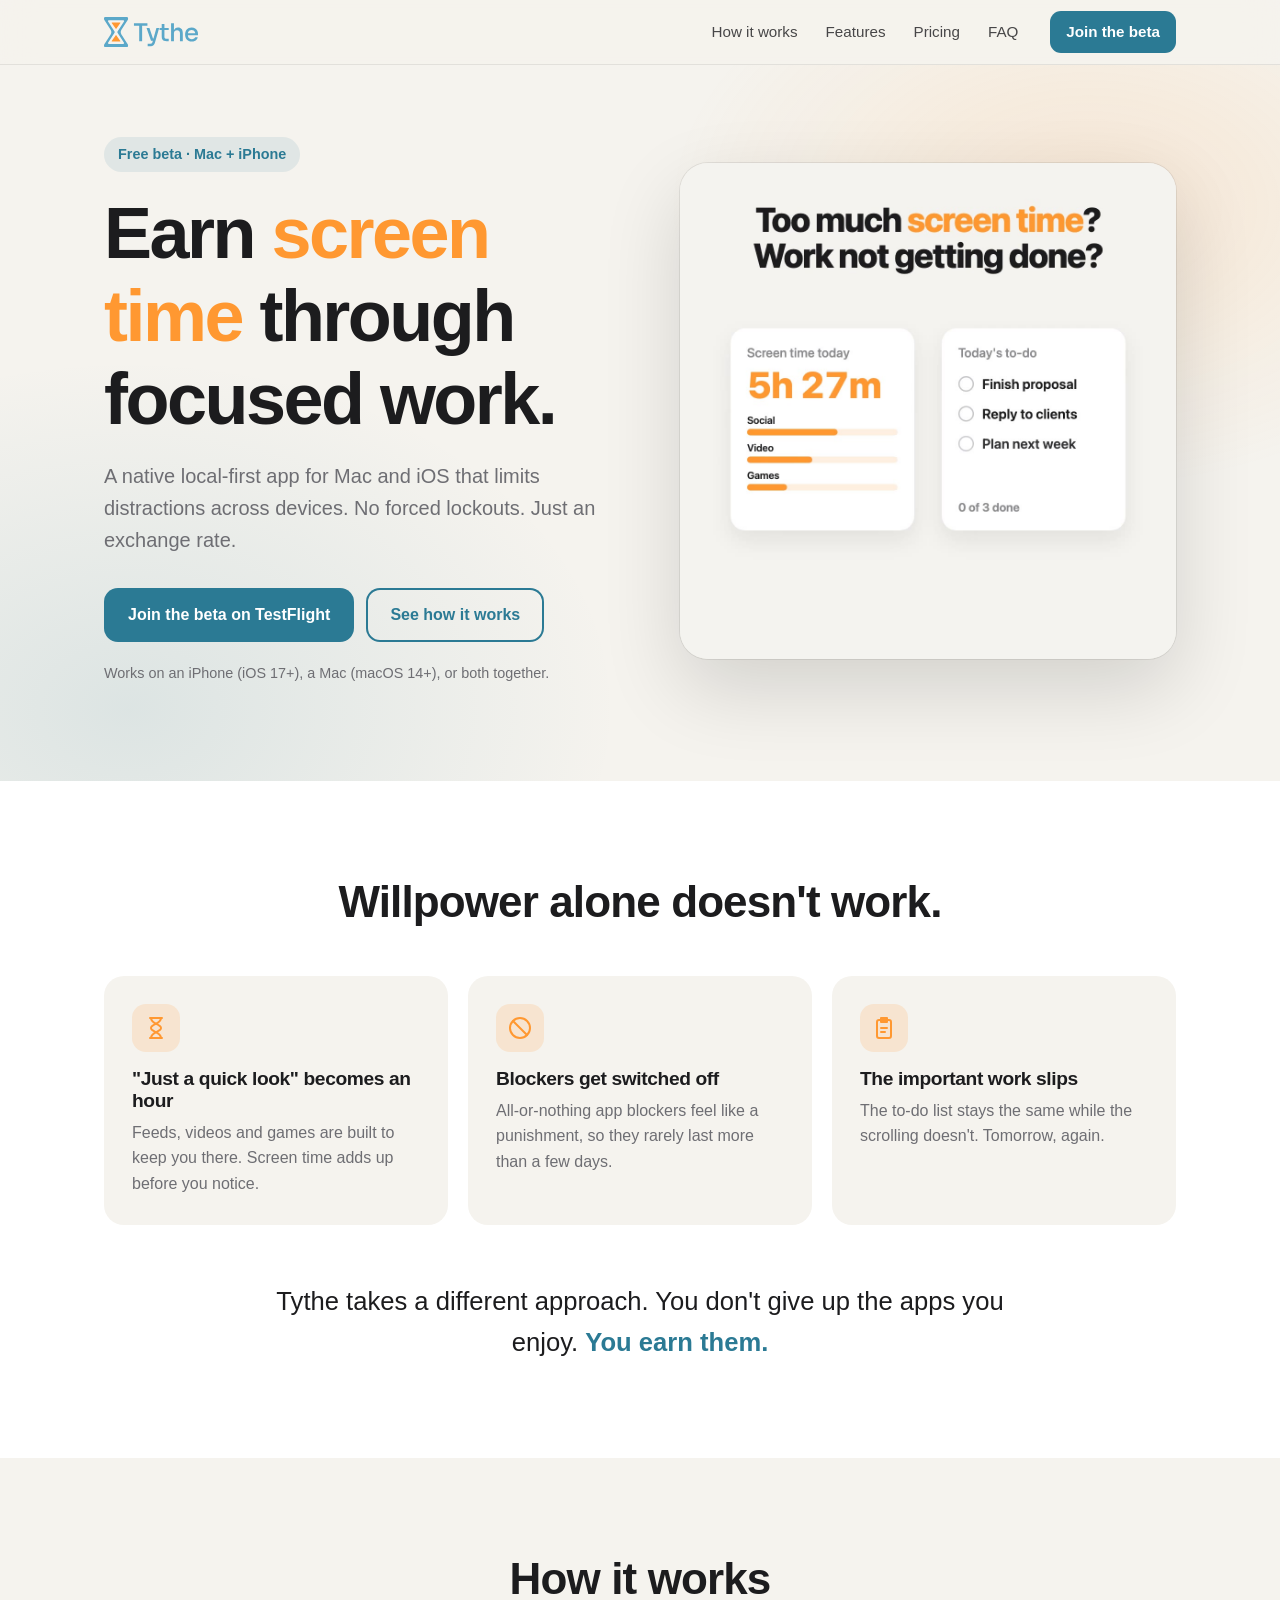
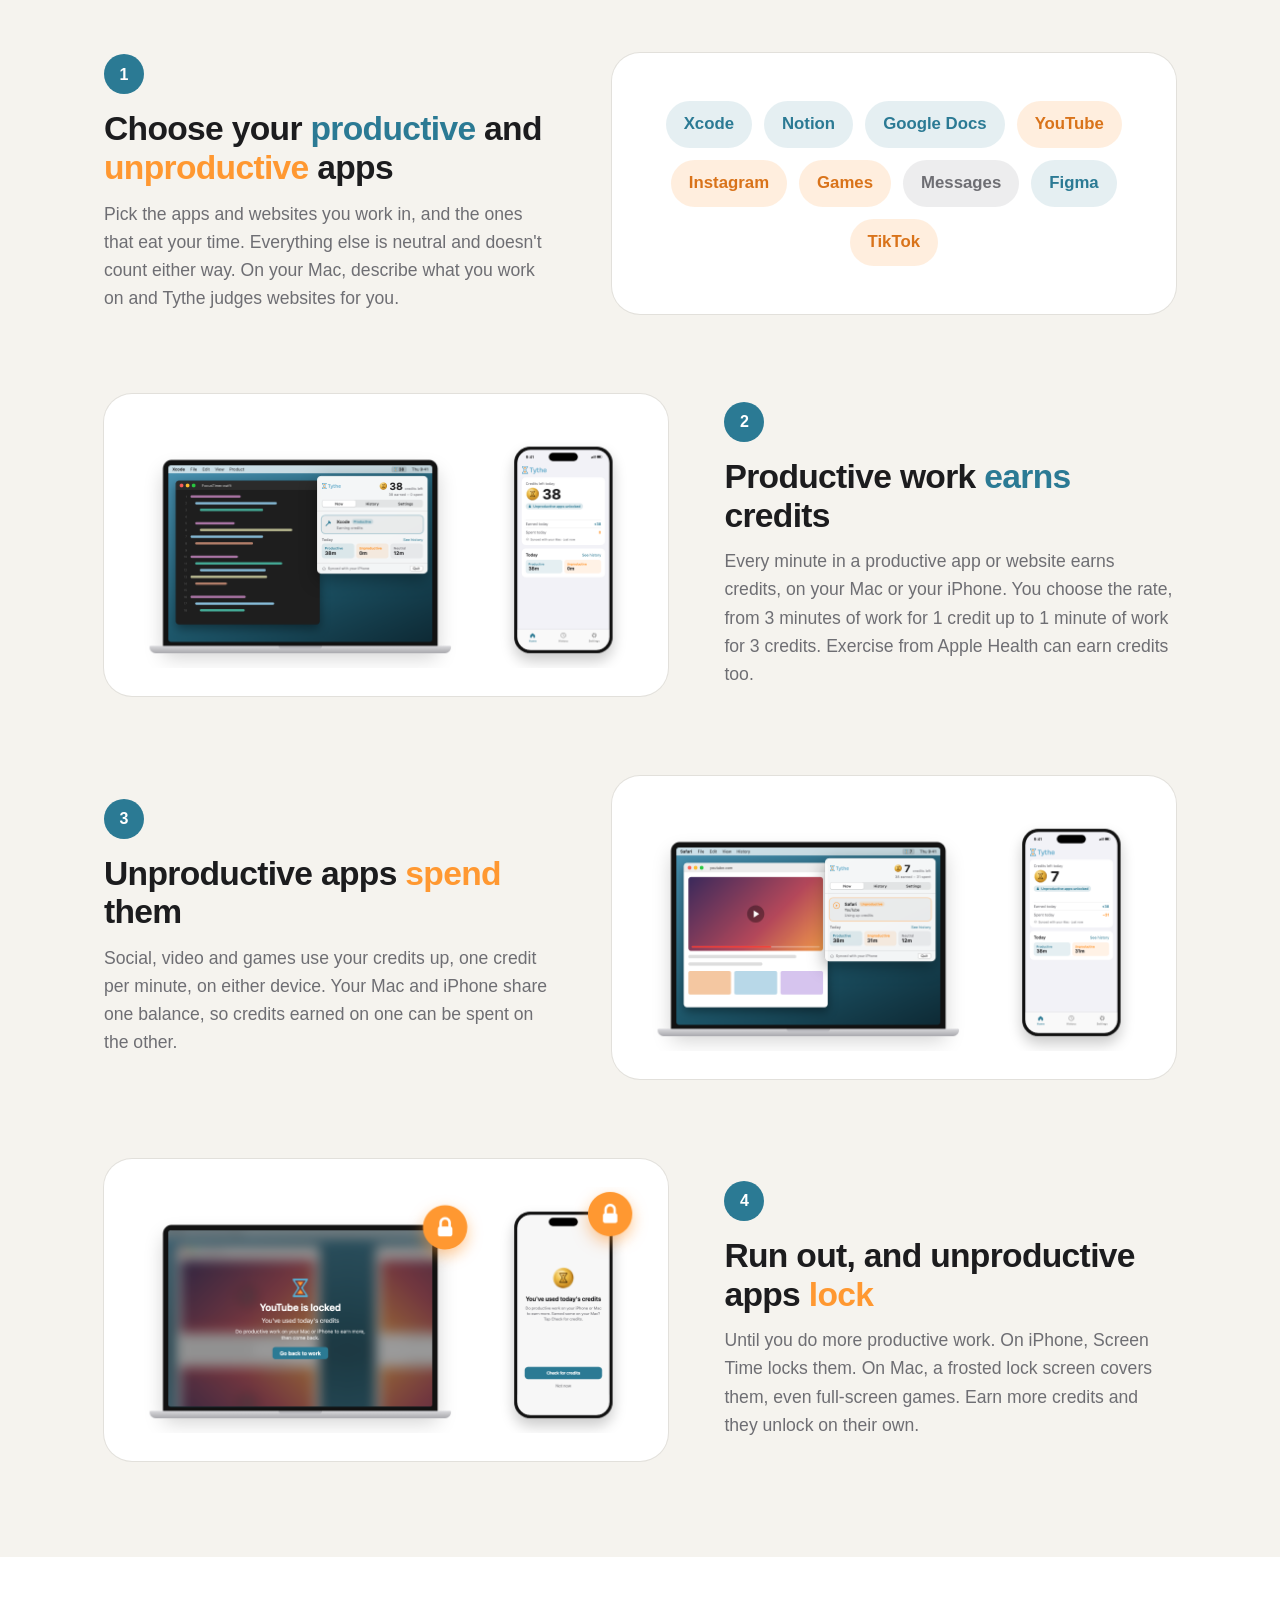
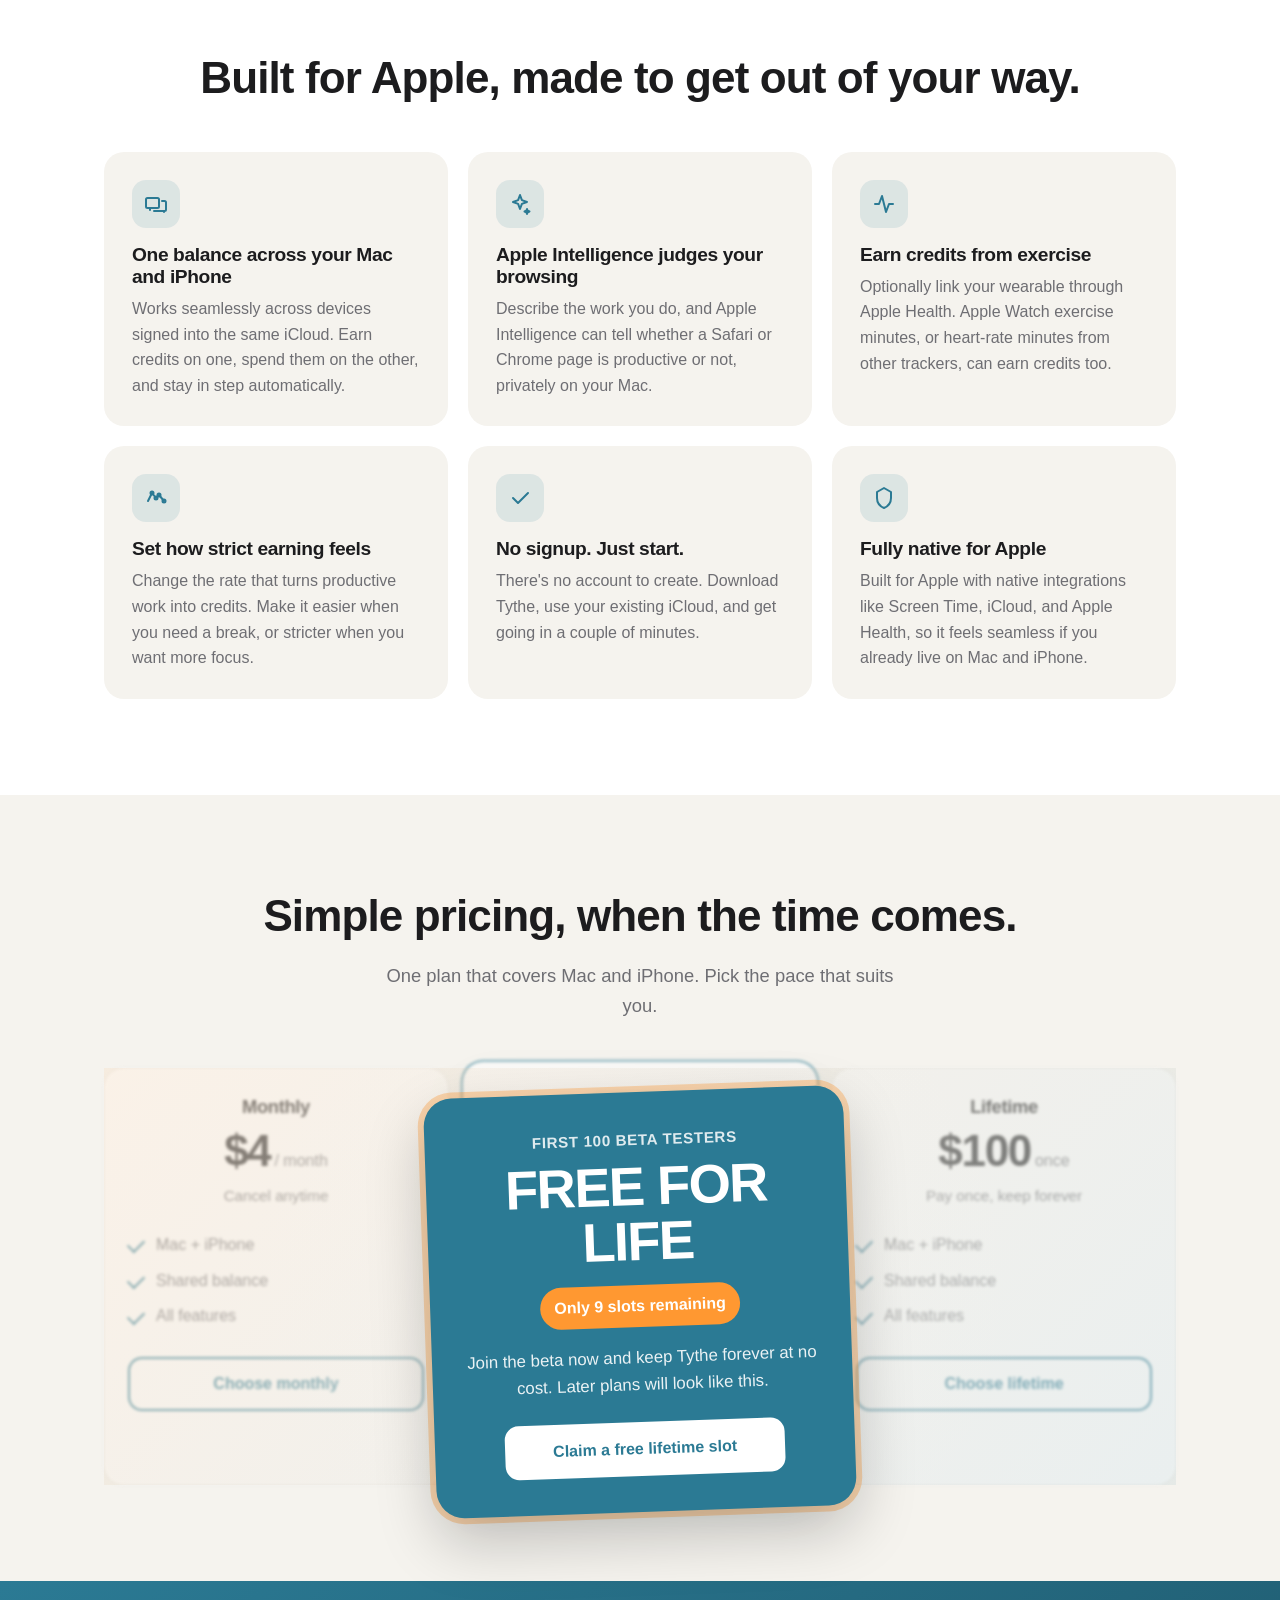
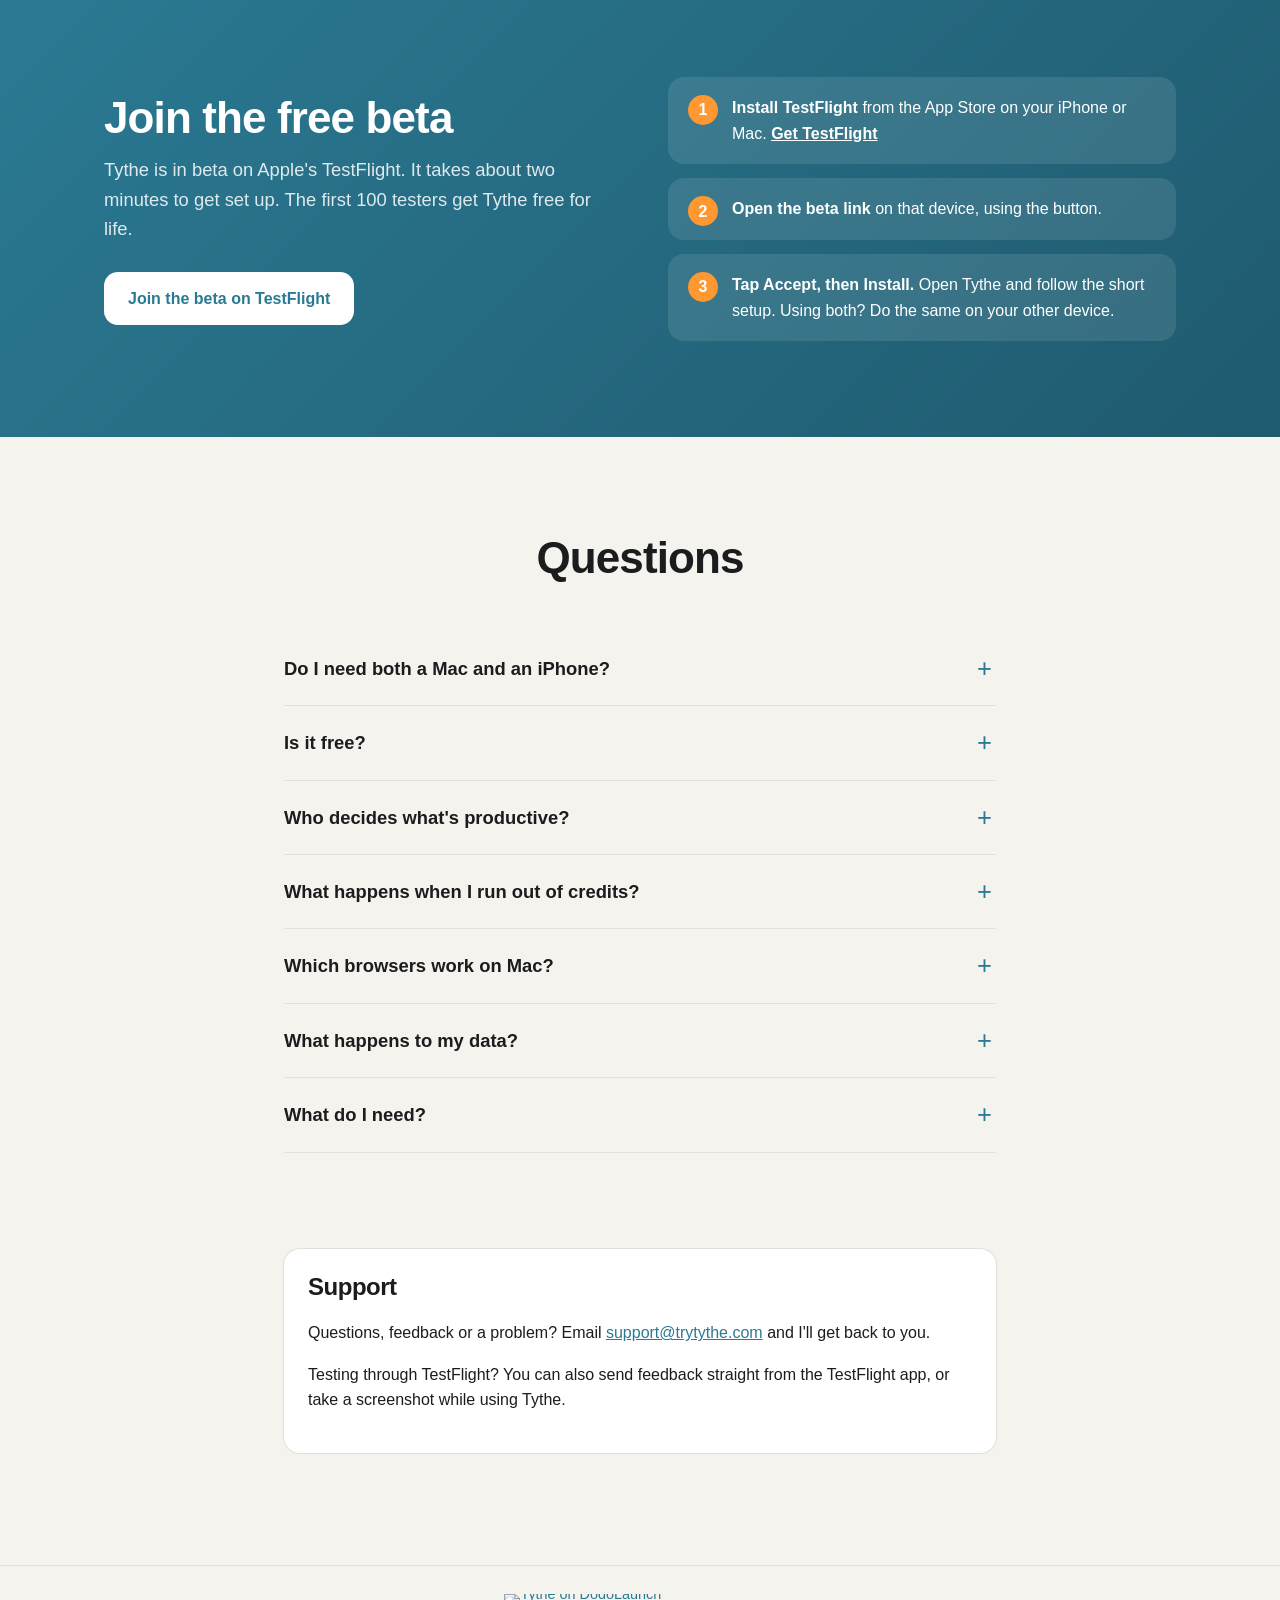
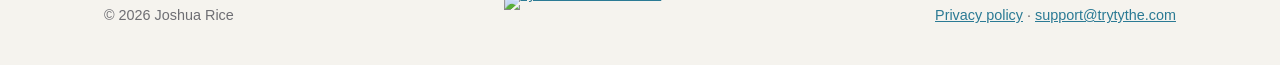
==== commit 3b101684: "Refresh Features section around iCloud sync, Apple Intelligence, exercise, earn rate, no signup, and" ====
--- a/index.html
+++ b/index.html
@@ -136,37 +136,37 @@
 
     <section class="features" id="features">
       <div class="wrap">
-        <h2 class="section-title">Built to be fair, not to punish.</h2>
+        <h2 class="section-title">Built for Apple, made to get out of your way.</h2>
         <div class="grid-3">
           <div class="tile">
-            <div class="tile-icon" aria-hidden="true"><svg viewBox="0 0 24 24" fill="none" stroke="currentColor" stroke-width="2" stroke-linecap="round" stroke-linejoin="round"><path d="M4 8h15l-4-4"/><path d="M20 16H5l4 4"/></svg></div>
-            <h3>One balance, two devices</h3>
-            <p>Earn on your Mac, spend on your iPhone, or the other way round. Your balance stays in step through your own iCloud.</p>
+            <div class="tile-icon" aria-hidden="true"><svg viewBox="0 0 24 24" fill="none" stroke="currentColor" stroke-width="2" stroke-linecap="round" stroke-linejoin="round"><rect x="2" y="6" width="13" height="10" rx="1.5"/><path d="M18 9h2.5a1.5 1.5 0 0 1 1.5 1.5v7a1.5 1.5 0 0 1-1.5 1.5H10"/><path d="M6 16v2M20 19v1"/></svg></div>
+            <h3>One balance across your Mac and iPhone</h3>
+            <p>Works seamlessly across devices signed into the same iCloud. Earn credits on one, spend them on the other, and stay in step automatically.</p>
           </div>
           <div class="tile">
             <div class="tile-icon" aria-hidden="true"><svg viewBox="0 0 24 24" fill="none" stroke="currentColor" stroke-width="2" stroke-linecap="round" stroke-linejoin="round"><path d="M12 3l1.9 5.1L19 10l-5.1 1.9L12 17l-1.9-5.1L5 10l5.1-1.9z"/><path d="M19 17l.7 1.8 1.8.7-1.8.7L19 22l-.7-1.8-1.8-.7 1.8-.7z"/></svg></div>
-            <h3>Smart website judging</h3>
-            <p>Safari and Chrome pages are judged against what you work on, right on your Mac. Research for your project counts as work. The rabbit hole doesn't.</p>
+            <h3>Apple Intelligence judges your browsing</h3>
+            <p>Describe the work you do, and Apple Intelligence can tell whether a Safari or Chrome page is productive or not, privately on your Mac.</p>
           </div>
           <div class="tile">
             <div class="tile-icon" aria-hidden="true"><svg viewBox="0 0 24 24" fill="none" stroke="currentColor" stroke-width="2" stroke-linecap="round" stroke-linejoin="round"><path d="M3 12h4l3-8 4 16 3-8h4"/></svg></div>
-            <h3>Exercise earns credits too</h3>
-            <p>Connect Apple Health and your Apple Watch exercise minutes, or heart-rate minutes from other trackers, earn credits.</p>
-          </div>
-          <div class="tile">
-            <div class="tile-icon" aria-hidden="true"><svg viewBox="0 0 24 24" fill="none" stroke="currentColor" stroke-width="2" stroke-linecap="round" stroke-linejoin="round"><path d="M5 3h11l3 3v15H5z"/><path d="M8 3v5h7V3"/><path d="M8 21v-7h8v7"/></svg></div>
-            <h3>A minute to save</h3>
-            <p>Mid-game when time runs out? On Mac, "Give me 1 minute to save" holds the lock off so you can save first.</p>
-          </div>
-          <div class="tile">
-            <div class="tile-icon" aria-hidden="true"><svg viewBox="0 0 24 24" fill="none" stroke="currentColor" stroke-width="2" stroke-linecap="round" stroke-linejoin="round"><path d="M3 19h18"/><path d="M7 19a5 5 0 0 1 10 0"/><path d="M12 5v4M4.9 10.9l1.4 1.4M19.1 10.9l-1.4 1.4"/></svg></div>
-            <h3>A fresh start every day</h3>
-            <p>Your balance resets at a time you choose, carrying over up to 20 unused credits, so one good day doesn't bank a lazy week.</p>
-          </div>
-          <div class="tile">
-            <div class="tile-icon" aria-hidden="true"><svg viewBox="0 0 24 24" fill="none" stroke="currentColor" stroke-width="2" stroke-linecap="round" stroke-linejoin="round"><rect x="4" y="11" width="16" height="10" rx="2"/><path d="M8 11V7a4 4 0 0 1 8 0v4"/></svg></div>
-            <h3>Private by design</h3>
-            <p>No accounts and no ads. What you do stays on your devices and in your own private iCloud. <a href="privacy.html">Privacy policy</a></p>
+            <h3>Earn credits from exercise</h3>
+            <p>Optionally link your wearable through Apple Health. Apple Watch exercise minutes, or heart-rate minutes from other trackers, can earn credits too.</p>
+          </div>
+          <div class="tile">
+            <div class="tile-icon" aria-hidden="true"><svg viewBox="0 0 24 24" fill="none" stroke="currentColor" stroke-width="2" stroke-linecap="round" stroke-linejoin="round"><path d="M4 15l4-8 4 5 3-3 5 6"/><circle cx="8" cy="7" r="1.5"/><circle cx="12" cy="12" r="1.5"/><circle cx="15" cy="9" r="1.5"/><circle cx="20" cy="15" r="1.5"/></svg></div>
+            <h3>Set how strict earning feels</h3>
+            <p>Change the rate that turns productive work into credits. Make it easier when you need a break, or stricter when you want more focus.</p>
+          </div>
+          <div class="tile">
+            <div class="tile-icon" aria-hidden="true"><svg viewBox="0 0 24 24" fill="none" stroke="currentColor" stroke-width="2" stroke-linecap="round" stroke-linejoin="round"><path d="M5 12l5 5L20 7"/></svg></div>
+            <h3>No signup. Just start.</h3>
+            <p>There's no account to create. Download Tythe, use your existing iCloud, and get going in a couple of minutes.</p>
+          </div>
+          <div class="tile">
+            <div class="tile-icon" aria-hidden="true"><svg viewBox="0 0 24 24" fill="none" stroke="currentColor" stroke-width="2" stroke-linecap="round" stroke-linejoin="round"><path d="M12 2l7 4v6c0 5-3.2 8.4-7 10-3.8-1.6-7-5-7-10V6z"/></svg></div>
+            <h3>Fully native for Apple</h3>
+            <p>Built for Apple with native integrations like Screen Time, iCloud, and Apple Health, so it feels seamless if you already live on Mac and iPhone.</p>
           </div>
         </div>
       </div>
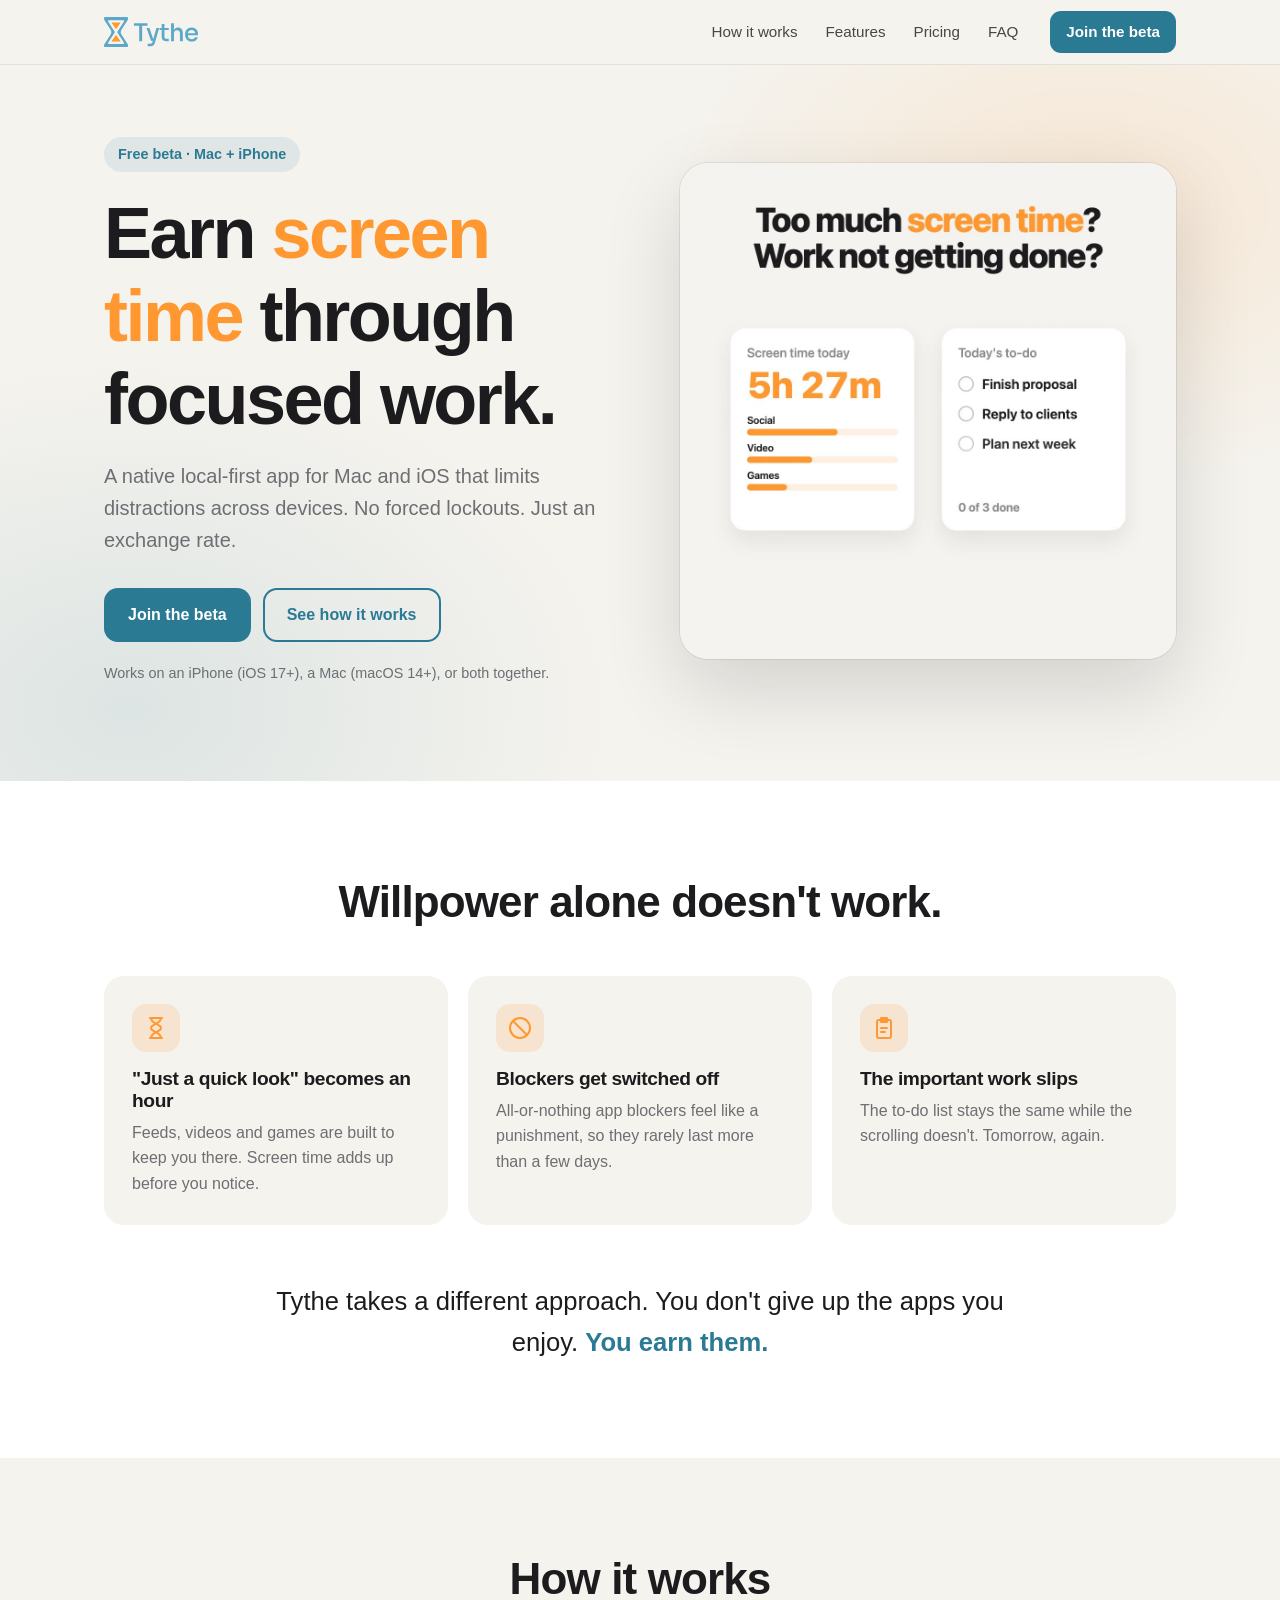
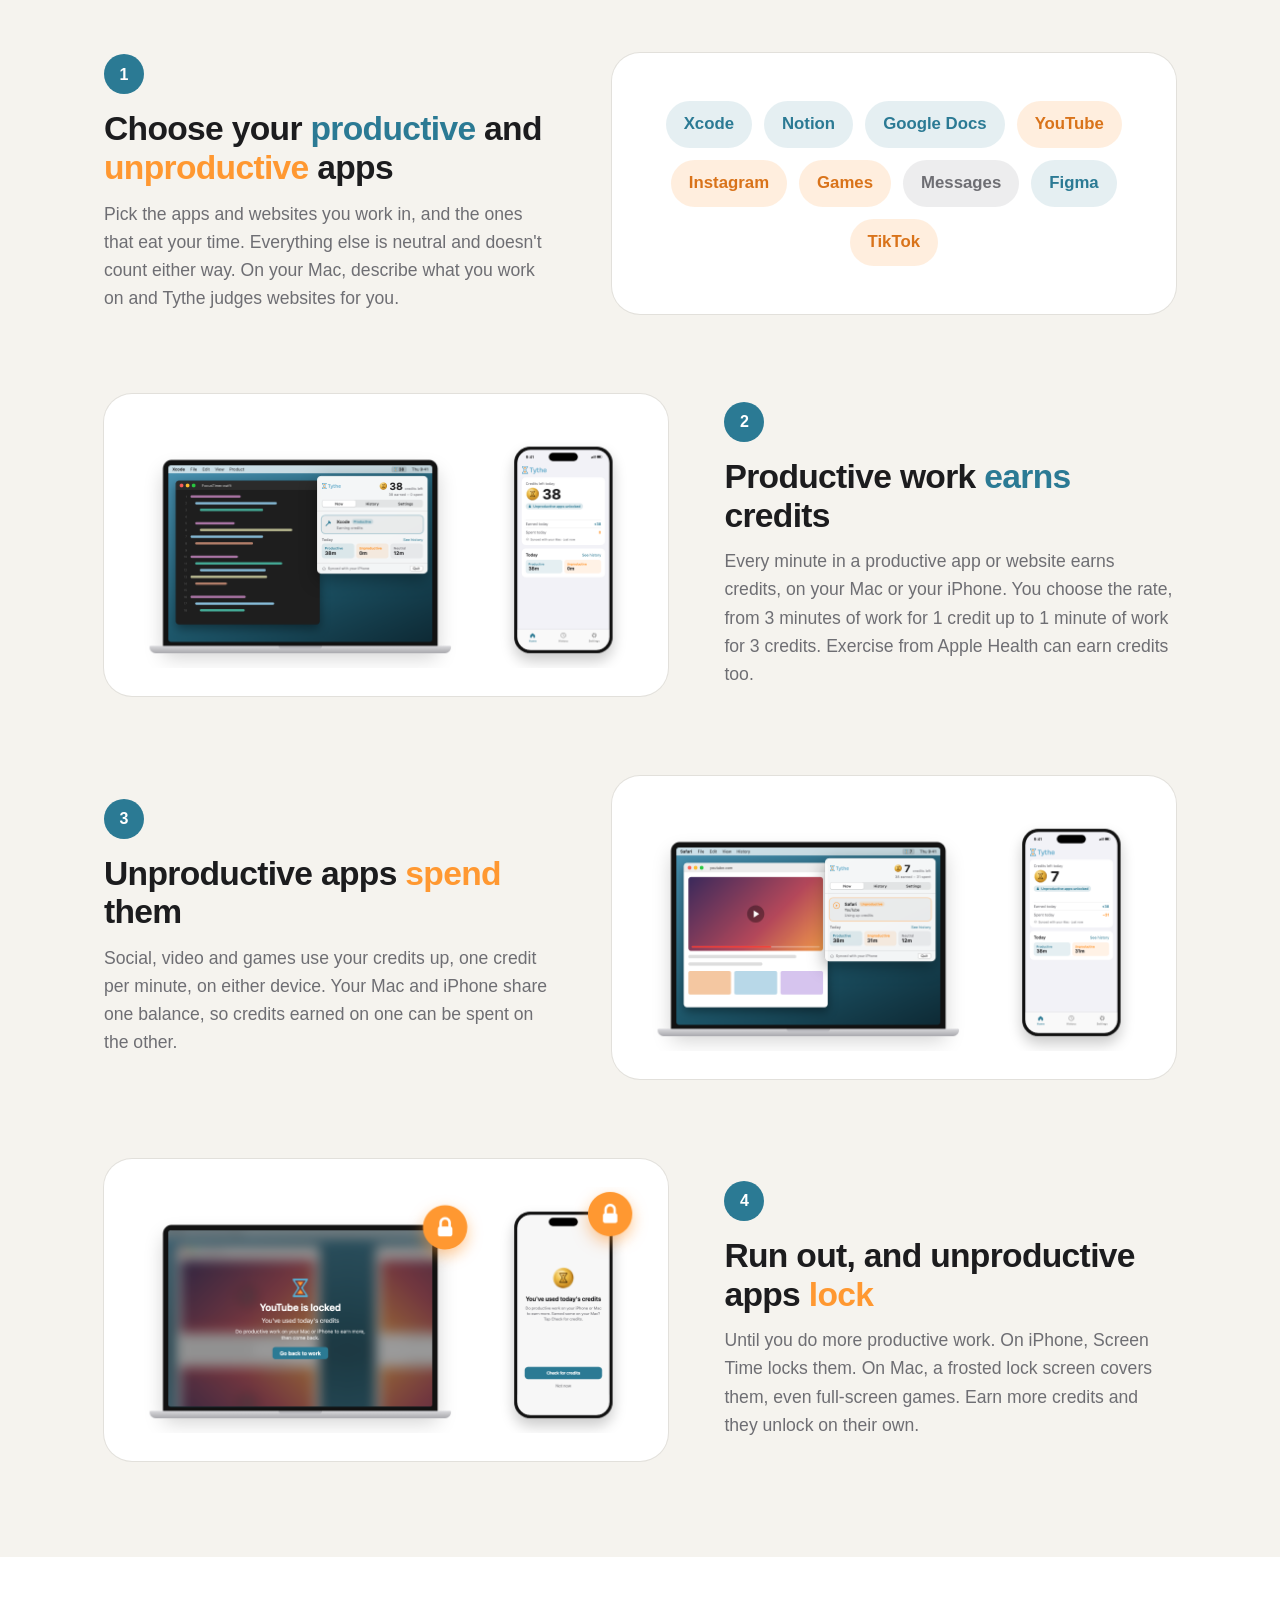
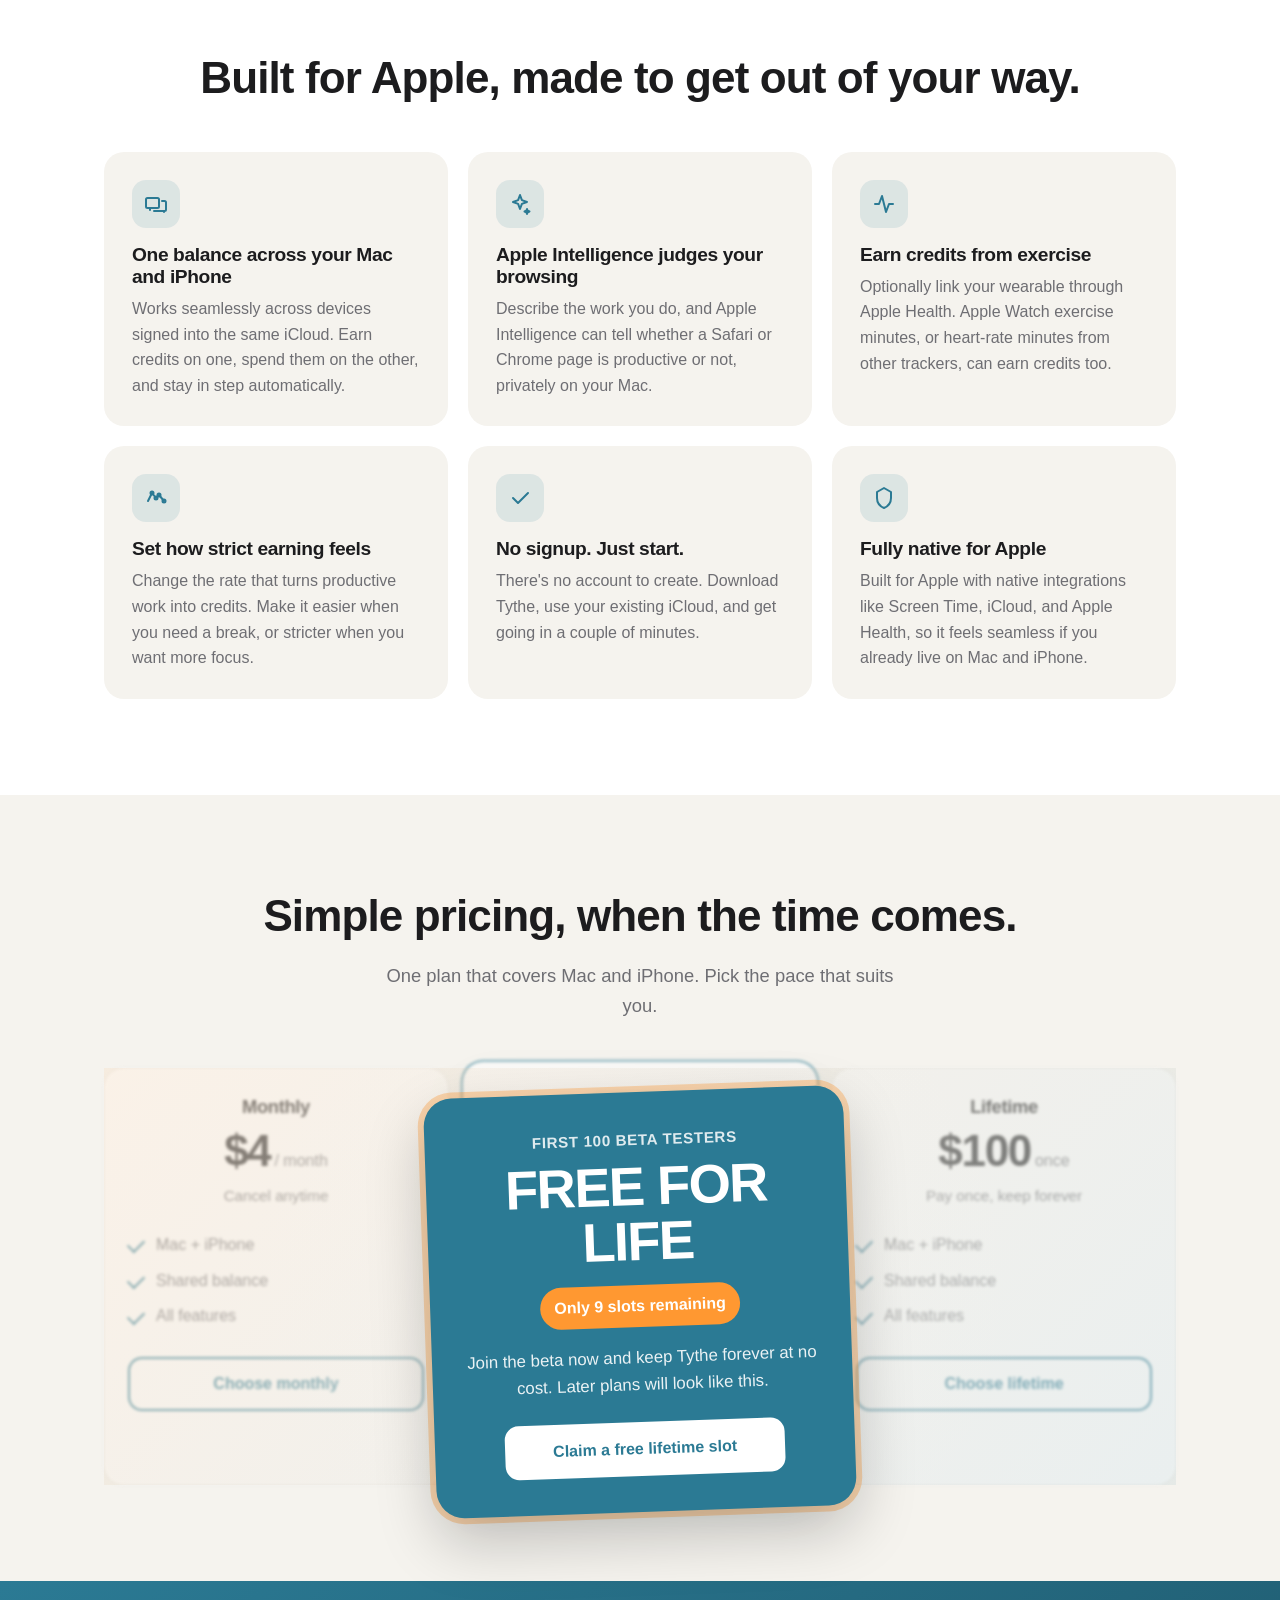
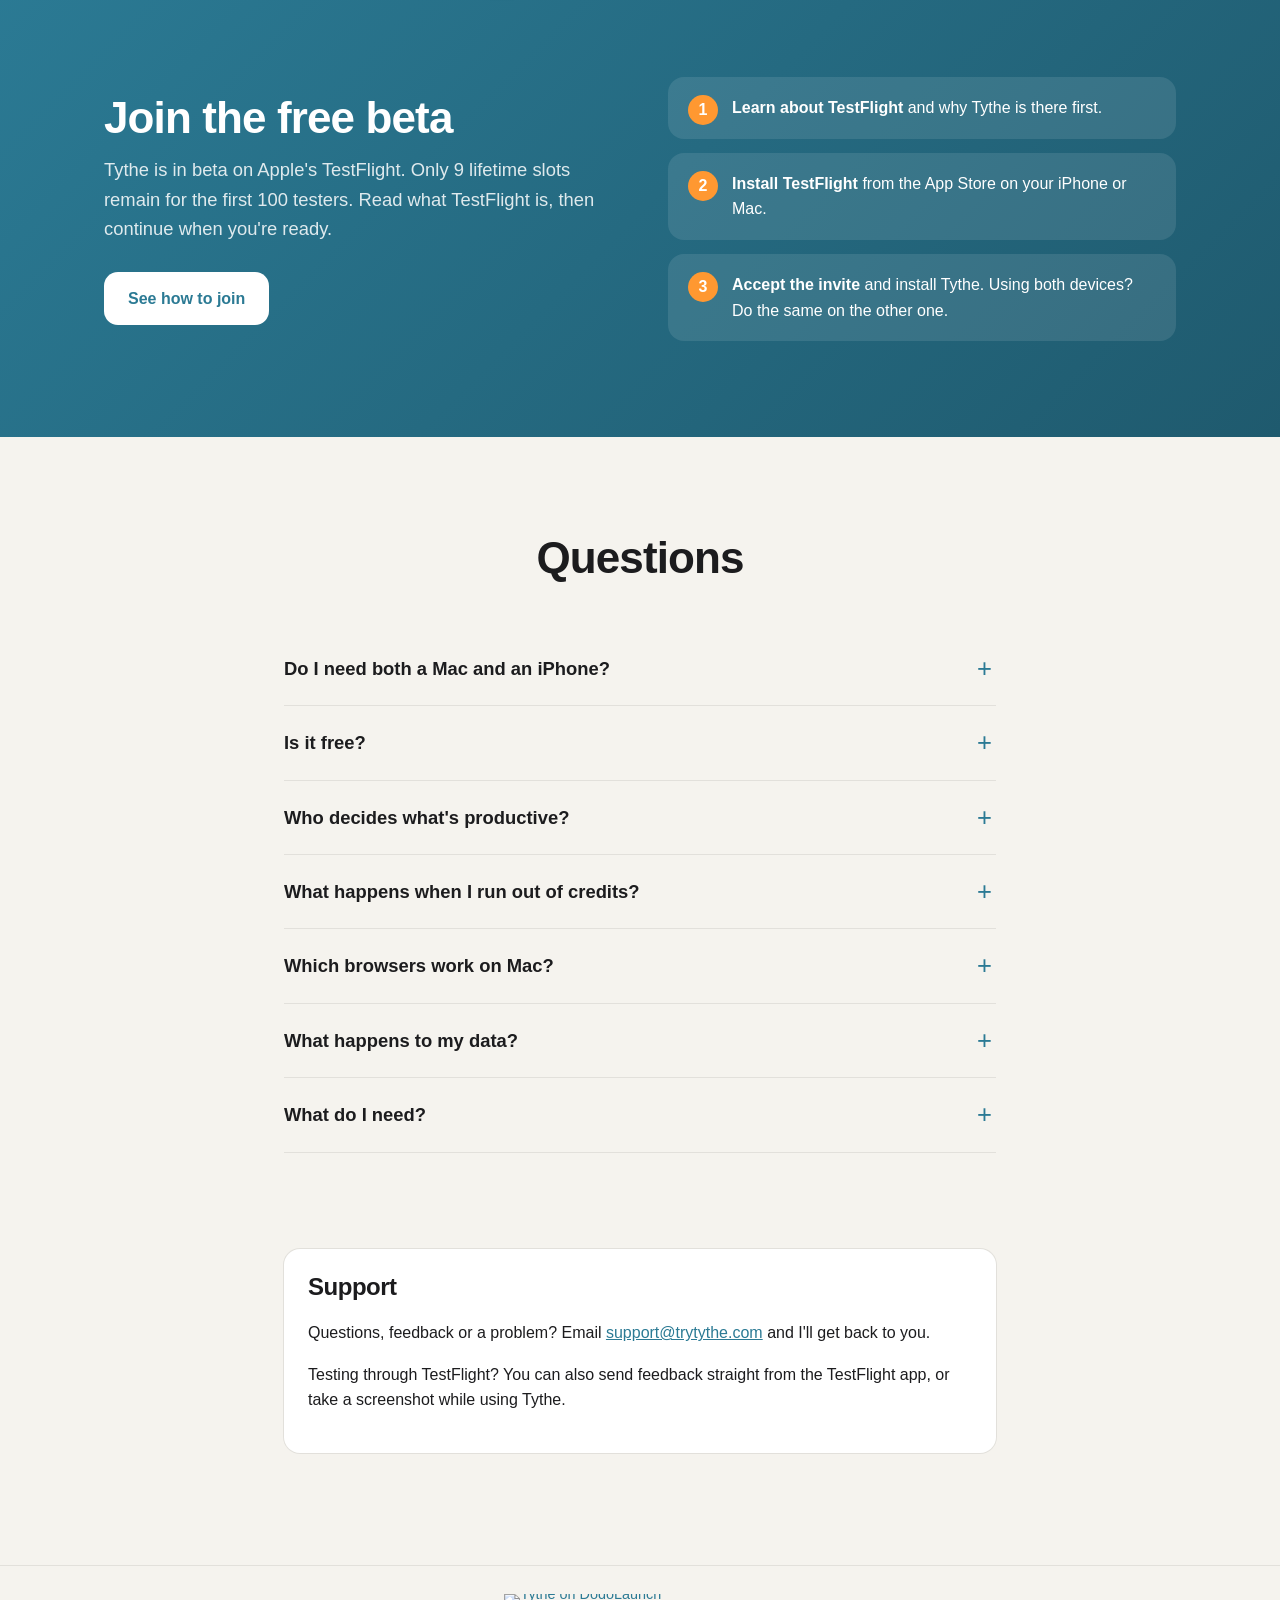
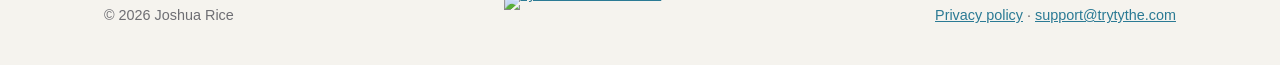
==== commit e9b36c48: "Add a beta explainer page before TestFlight, with remaining slots, TestFlight context, and support c" ====
--- a/index.html
+++ b/index.html
@@ -35,7 +35,7 @@
         <a href="#pricing">Pricing</a>
         <a href="#faq">FAQ</a>
       </div>
-      <a class="button button-small" href="#beta">Join the beta</a>
+      <a class="button button-small" href="beta.html">Join the beta</a>
     </div>
   </nav>
 
@@ -47,7 +47,7 @@
           <h1>Earn <span class="hl-orange">screen time</span> through focused work.</h1>
           <p class="lead">A native local-first app for Mac and iOS that limits distractions across devices. No forced lockouts. Just an exchange rate.</p>
           <div class="hero-actions">
-            <a class="button" href="https://testflight.apple.com/join/uHceFhWW">Join the beta on TestFlight</a>
+            <a class="button" href="beta.html">Join the beta</a>
             <a class="button button-ghost" href="#how">See how it works</a>
           </div>
           <p class="fine">Works on an iPhone (iOS 17+), a Mac (macOS 14+), or both together.</p>
@@ -221,7 +221,7 @@
               <p class="stamp-title">Free for life</p>
               <p class="stamp-slots"><strong>Only 9 slots remaining</strong></p>
               <p class="stamp-copy">Join the beta now and keep Tythe forever at no cost. Later plans will look like this.</p>
-              <a class="button button-light" href="#beta">Claim a free lifetime slot</a>
+              <a class="button button-light" href="beta.html">Claim a free lifetime slot</a>
             </div>
           </div>
         </div>
@@ -232,13 +232,13 @@
       <div class="wrap beta-inner">
         <div class="beta-copy">
           <h2>Join the free beta</h2>
-          <p>Tythe is in beta on Apple's TestFlight. It takes about two minutes to get set up. The first 100 testers get Tythe free for life.</p>
-          <a class="button button-light" href="https://testflight.apple.com/join/uHceFhWW">Join the beta on TestFlight</a>
+          <p>Tythe is in beta on Apple's TestFlight. Only 9 lifetime slots remain for the first 100 testers. Read what TestFlight is, then continue when you're ready.</p>
+          <a class="button button-light" href="beta.html">See how to join</a>
         </div>
         <ol class="beta-steps">
-          <li><strong>Install TestFlight</strong> from the App Store on your iPhone or Mac. <a href="https://apps.apple.com/app/testflight/id899247664">Get TestFlight</a></li>
-          <li><strong>Open the beta link</strong> on that device, using the button.</li>
-          <li><strong>Tap Accept, then Install.</strong> Open Tythe and follow the short setup. Using both? Do the same on your other device.</li>
+          <li><strong>Learn about TestFlight</strong> and why Tythe is there first.</li>
+          <li><strong>Install TestFlight</strong> from the App Store on your iPhone or Mac.</li>
+          <li><strong>Accept the invite</strong> and install Tythe. Using both devices? Do the same on the other one.</li>
         </ol>
       </div>
     </section>
--- a/style.css
+++ b/style.css
@@ -543,6 +543,138 @@
 }
 
 .beta-steps a { color: #fff; font-weight: 600; }
+
+/* ---------- Beta join page ---------- */
+
+.beta-page .beta-hero {
+  padding-top: 56px;
+  padding-bottom: 40px;
+  text-align: center;
+}
+
+.beta-page .beta-hero h1 {
+  font-size: clamp(2.4rem, 5vw, 3.4rem);
+  margin: 0 0 16px;
+}
+
+.beta-page .beta-hero .lead {
+  font-size: 1.2rem;
+  color: var(--muted);
+  margin: 0 auto 32px;
+  max-width: 34em;
+}
+
+.slots-callout {
+  background: var(--teal);
+  color: #fff;
+  border-radius: 28px;
+  padding: 28px 24px;
+  box-shadow: 0 0 0 6px rgba(255, 152, 49, 0.3);
+  text-align: center;
+}
+
+.slots-label {
+  margin: 0 0 6px;
+  font-size: 0.95rem;
+  font-weight: 600;
+  letter-spacing: 0.04em;
+  text-transform: uppercase;
+  opacity: 0.85;
+}
+
+.slots-title {
+  margin: 0;
+  font-size: clamp(2rem, 5vw, 2.8rem);
+  font-weight: 800;
+  letter-spacing: -0.03em;
+  line-height: 1;
+  text-transform: uppercase;
+}
+
+.slots-remaining {
+  margin: 16px 0 0;
+  display: inline-block;
+  padding: 8px 14px;
+  border-radius: 999px;
+  background: var(--orange);
+  color: #fff;
+  font-size: 1rem;
+}
+
+.slots-remaining strong { font-weight: 800; }
+
+.slots-note {
+  margin: 16px auto 0;
+  max-width: 28em;
+  opacity: 0.9;
+}
+
+.beta-explain { background: var(--bg-alt); }
+.beta-explain .tile { background: var(--bg); box-shadow: none; }
+
+.beta-howto {
+  list-style: none;
+  counter-reset: howto;
+  margin: 0 0 36px;
+  padding: 0;
+  display: grid;
+  gap: 14px;
+}
+
+.beta-howto li {
+  counter-increment: howto;
+  position: relative;
+  display: grid;
+  gap: 4px;
+  padding: 20px 22px 20px 68px;
+  border-radius: 16px;
+  background: var(--card);
+  box-shadow: 0 0 0 1px var(--line);
+}
+
+.beta-howto li::before {
+  content: counter(howto);
+  position: absolute;
+  left: 20px;
+  top: 20px;
+  width: 32px;
+  height: 32px;
+  border-radius: 50%;
+  background: var(--teal);
+  color: #fff;
+  font-weight: 700;
+  display: grid;
+  place-items: center;
+}
+
+.beta-howto strong { font-size: 1.1rem; }
+.beta-howto span { color: var(--muted); }
+
+.beta-cta-block {
+  text-align: center;
+}
+
+.beta-cta-block .button {
+  min-width: 240px;
+}
+
+.beta-cta-block .fine {
+  margin: 16px 0 0;
+  color: var(--muted);
+}
+
+.beta-support {
+  padding-top: 0;
+}
+
+.beta-support .card {
+  box-shadow: 0 0 0 1px var(--line);
+  text-align: center;
+}
+
+.beta-support h2 {
+  margin-top: 0;
+}
 
 /* ---------- FAQ ---------- */
 
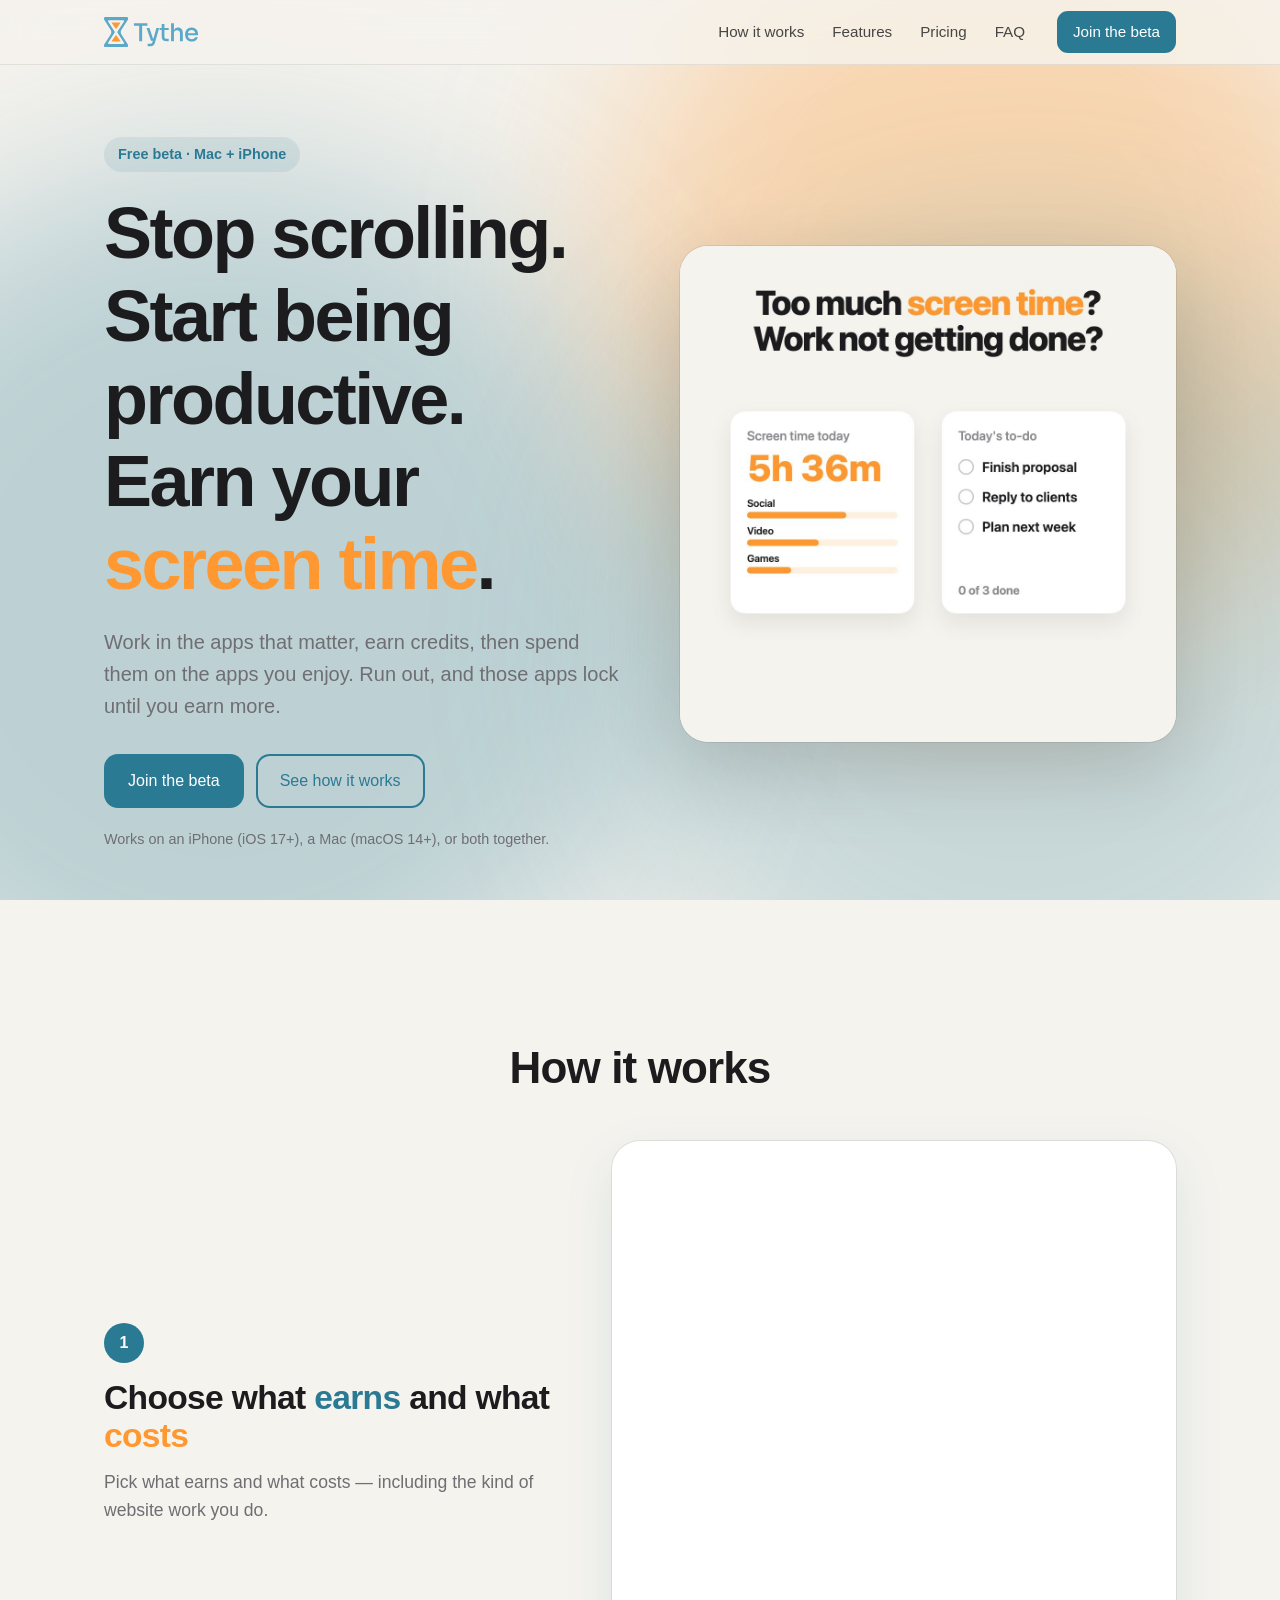
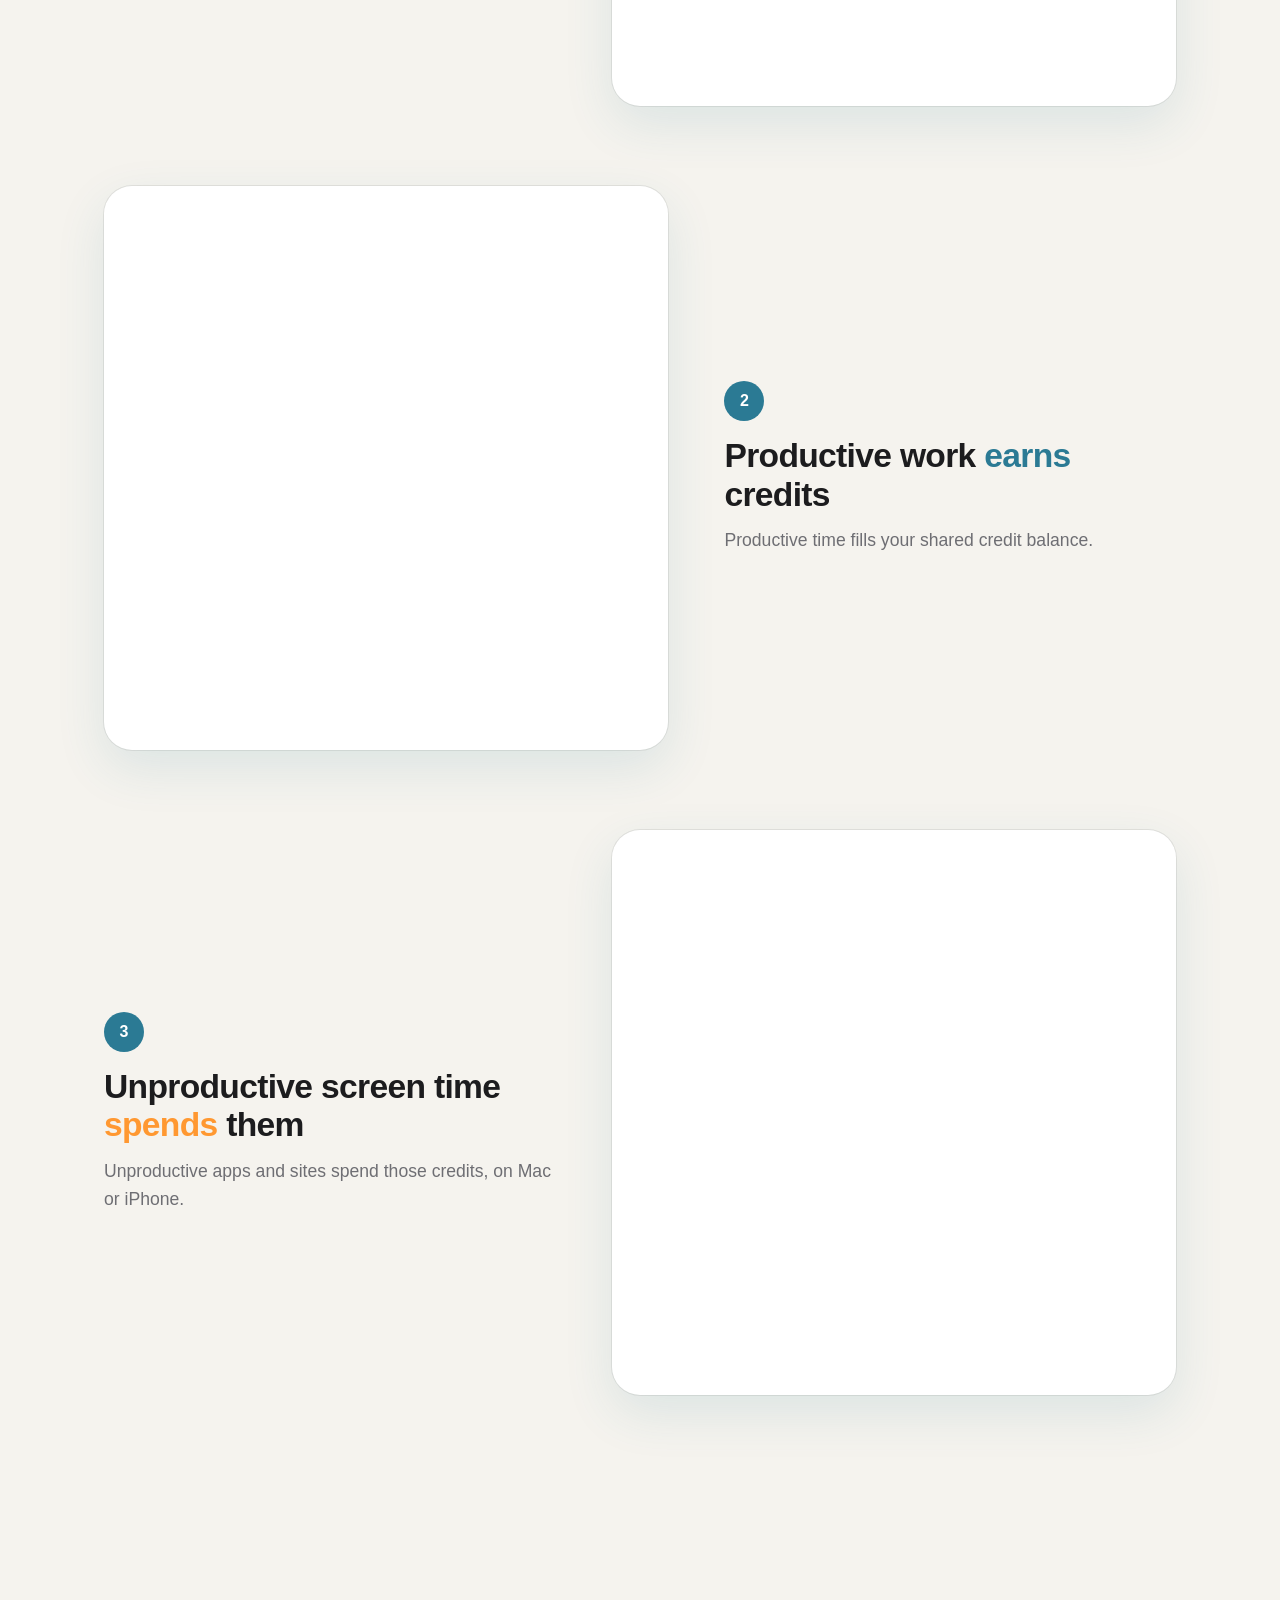
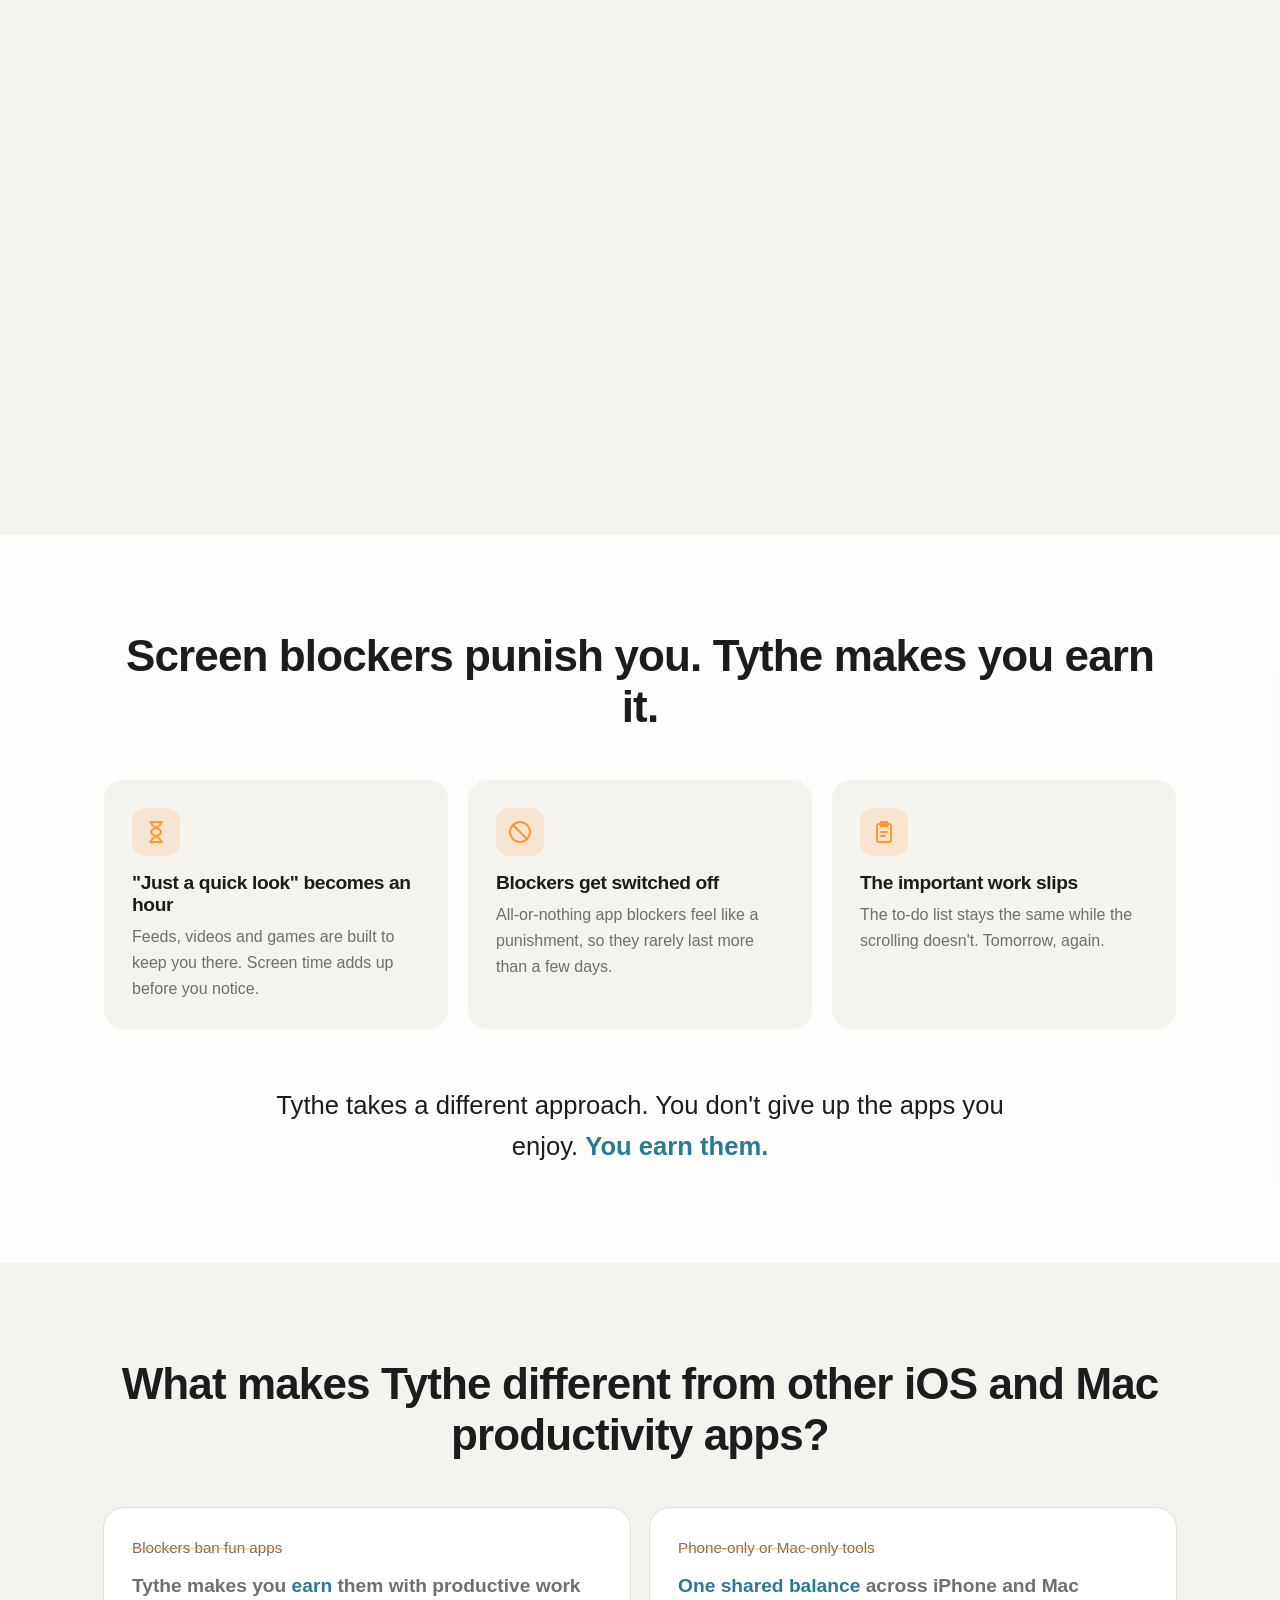
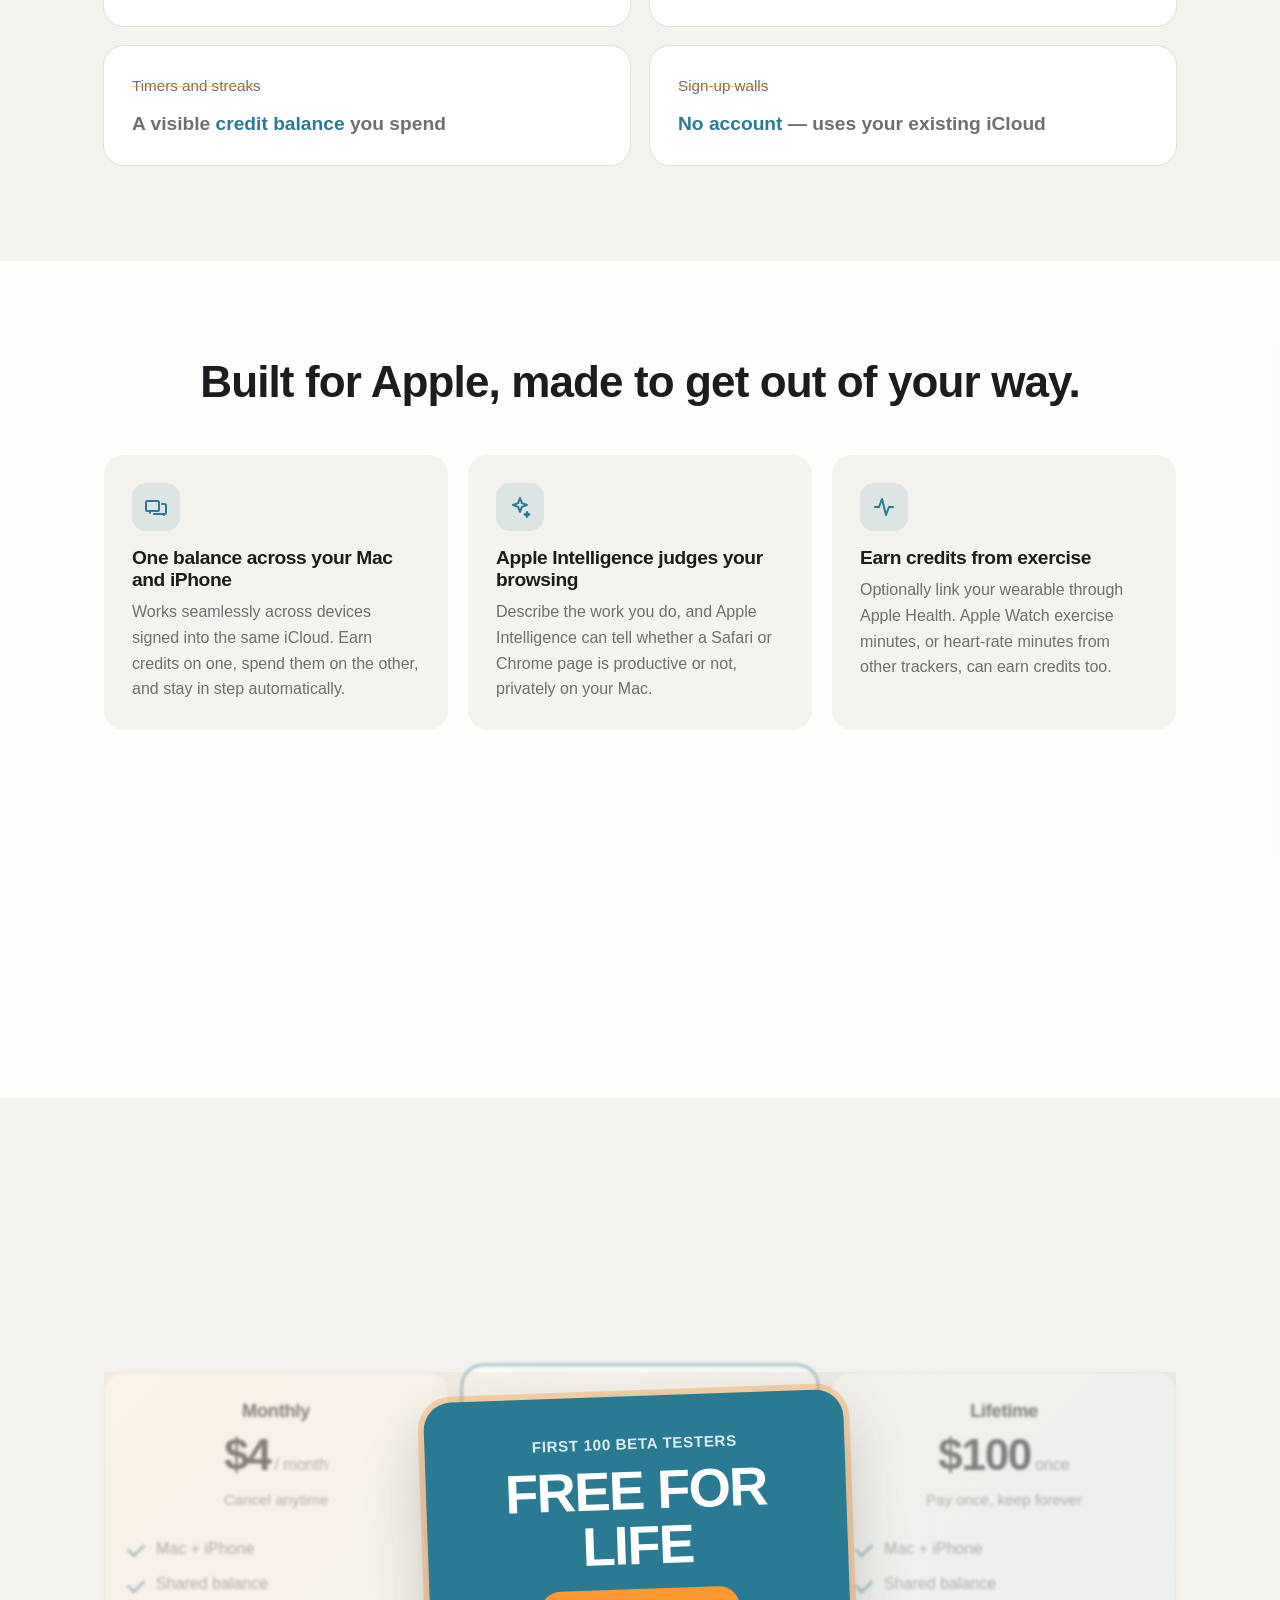
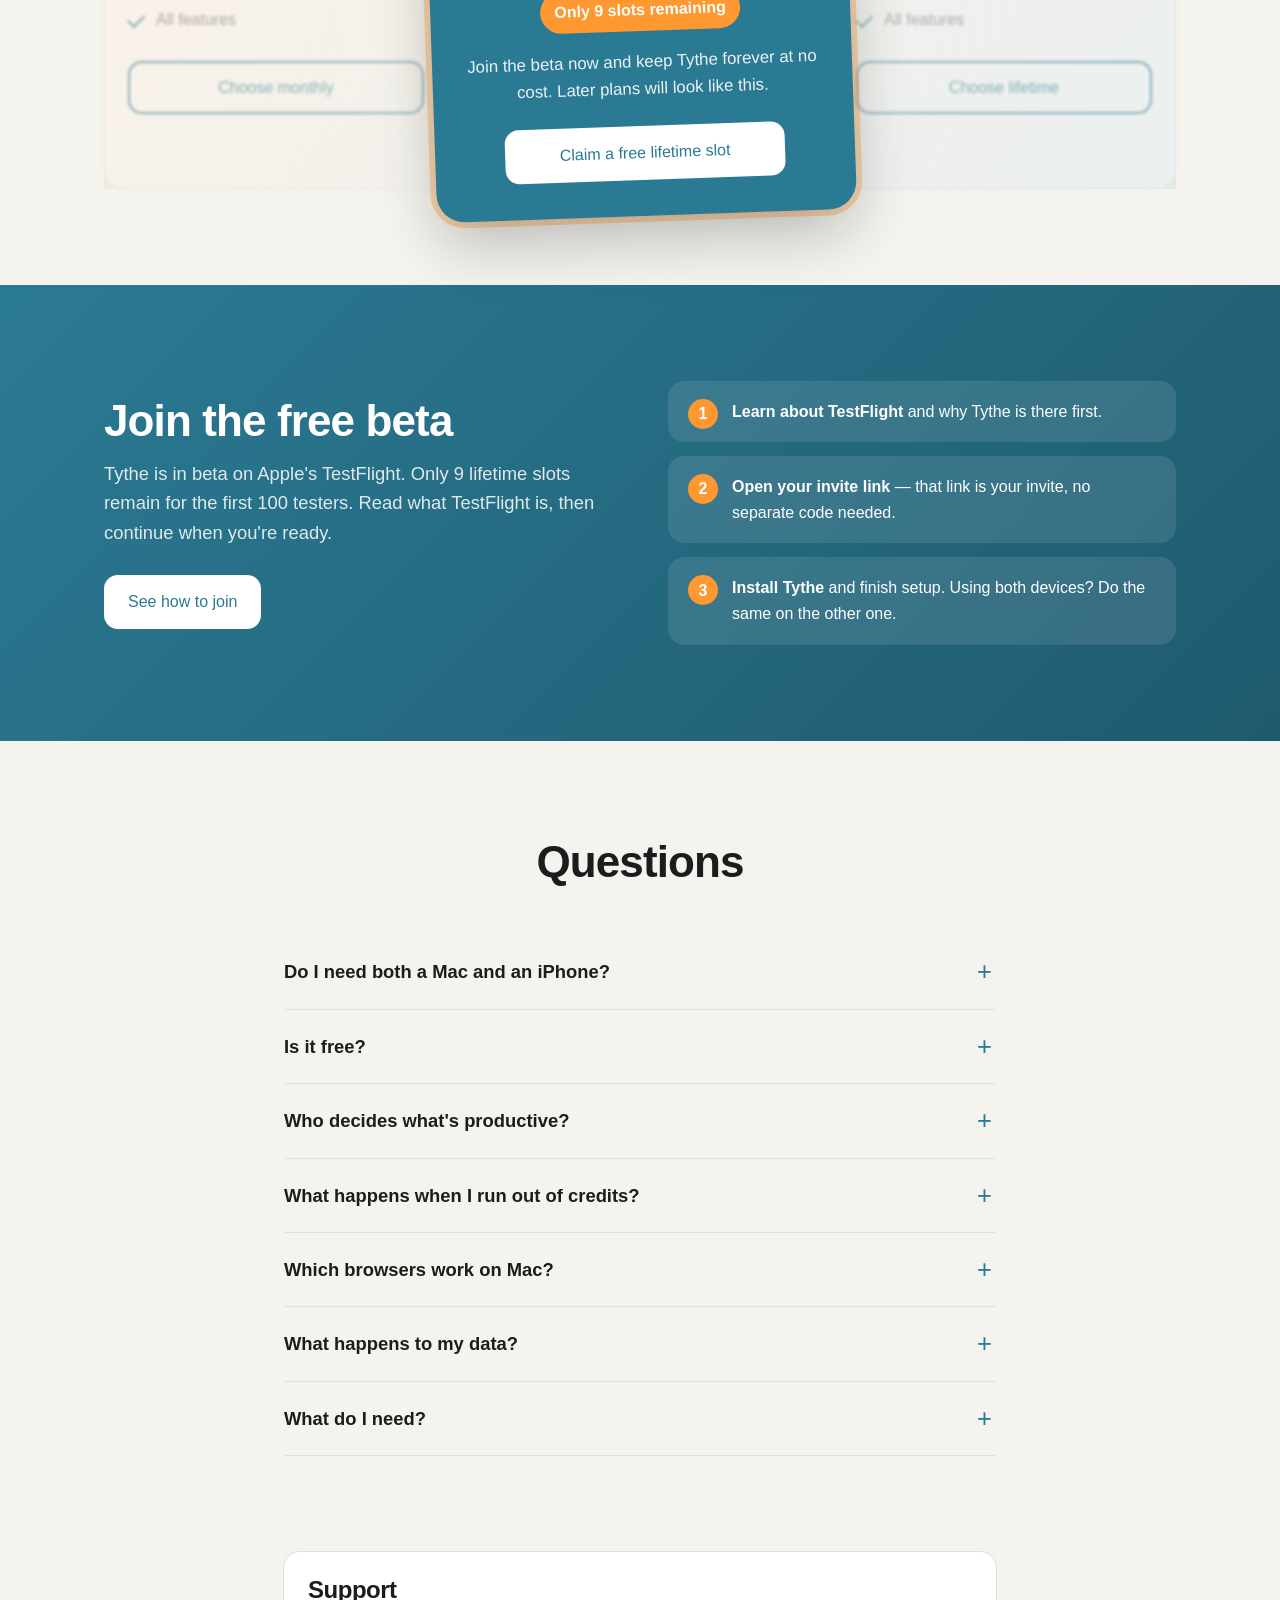
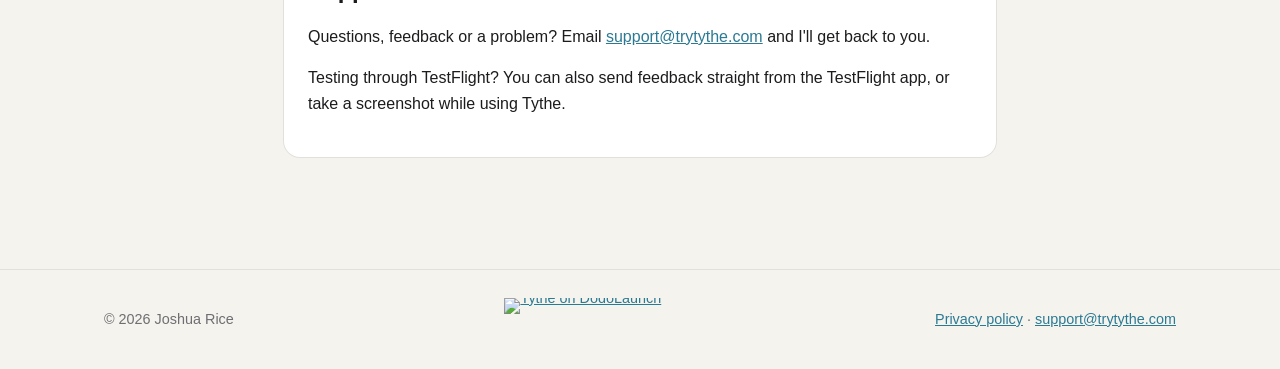
==== commit 772da2de: "Refresh marketing site from tester feedback: clearer hero, How it works loops, differentiation, beta" ====
--- a/index.html
+++ b/index.html
@@ -3,8 +3,8 @@
 <head>
   <meta charset="utf-8">
   <meta name="viewport" content="width=device-width, initial-scale=1">
-  <title>Tythe: earn your screen time, on Mac and iPhone</title>
-  <meta name="description" content="Tythe turns productive work into credits for your favourite apps. Productive apps earn credits, unproductive apps spend them, and when you run out they lock until you've done more work. For Mac and iPhone.">
+  <title>Tythe: stop scrolling, earn your screen time</title>
+  <meta name="description" content="Work in the apps that matter, earn credits, then spend them on the apps you enjoy. Run out, and they lock until you earn more. For Mac and iPhone.">
   <link rel="icon" href="favicon.svg" type="image/svg+xml">
   <link rel="icon" href="favicon-32.png" sizes="32x32" type="image/png">
   <link rel="apple-touch-icon" href="apple-touch-icon.png">
@@ -13,7 +13,7 @@
   <meta property="og:type" content="website">
   <meta property="og:url" content="https://trytythe.com/">
   <meta property="og:title" content="Tythe: earn your screen time">
-  <meta property="og:description" content="Productive work earns credits. Unproductive apps spend them. Run out, and they lock until you've done more work. For Mac and iPhone.">
+  <meta property="og:description" content="Work in the apps that matter, earn credits, then spend them on the apps you enjoy. Run out, and they lock until you earn more.">
   <meta property="og:image" content="https://trytythe.com/og-image.png">
   <meta property="og:image:width" content="1200">
   <meta property="og:image:height" content="630">
@@ -21,6 +21,11 @@
   <link rel="stylesheet" href="style.css">
 </head>
 <body>
+  <div class="site-atmosphere" aria-hidden="true">
+    <div class="atmosphere-blob atmosphere-blob-orange"></div>
+    <div class="atmosphere-blob atmosphere-blob-teal"></div>
+    <div class="atmosphere-blob atmosphere-blob-teal-soft"></div>
+  </div>
   <nav class="site-nav">
     <div class="wrap nav-inner">
       <a class="nav-logo" href="#top" aria-label="Tythe home">
@@ -44,8 +49,8 @@
       <div class="wrap hero-inner">
         <div class="hero-copy">
           <p class="eyebrow">Free beta &middot; Mac + iPhone</p>
-          <h1>Earn <span class="hl-orange">screen time</span> through focused work.</h1>
-          <p class="lead">A native local-first app for Mac and iOS that limits distractions across devices. No forced lockouts. Just an exchange rate.</p>
+          <h1>Stop scrolling. Start being productive. Earn your <span class="hl-orange">screen time</span>.</h1>
+          <p class="lead">Work in the apps that matter, earn credits, then spend them on the apps you enjoy. Run out, and those apps lock until you earn more.</p>
           <div class="hero-actions">
             <a class="button" href="beta.html">Join the beta</a>
             <a class="button button-ghost" href="#how">See how it works</a>
@@ -53,117 +58,131 @@
           <p class="fine">Works on an iPhone (iOS 17+), a Mac (macOS 14+), or both together.</p>
         </div>
         <div class="hero-video">
-          <video src="media/tythe-demo.mp4" poster="media/tythe-demo-poster.jpg" autoplay muted loop playsinline preload="metadata" aria-label="20-second demo of Tythe on Mac and iPhone"></video>
+          <video src="media/tythe-demo.mp4" poster="media/tythe-demo-poster.jpg" autoplay muted loop playsinline preload="metadata" aria-label="Demo of Tythe on Mac and iPhone"></video>
+        </div>
+      </div>
+    </section>
+
+    <section class="how" id="how">
+      <div class="wrap">
+        <h2 class="section-title reveal">How it works</h2>
+
+        <div class="step reveal">
+          <div class="step-copy">
+            <span class="step-num">1</span>
+            <h3>Choose what <span class="hl-teal">earns</span> and what <span class="hl-orange">costs</span></h3>
+            <p>Pick what earns and what costs — including the kind of website work you do.</p>
+          </div>
+          <video class="step-visual" src="media/how-choose.mp4" autoplay muted loop playsinline preload="metadata" aria-label="Choosing productive and unproductive apps, then typing a work definition"></video>
+        </div>
+
+        <div class="step reveal">
+          <div class="step-copy">
+            <span class="step-num">2</span>
+            <h3>Productive work <span class="hl-teal">earns</span> credits</h3>
+            <p>Productive time fills your shared credit balance.</p>
+          </div>
+          <video class="step-visual" src="media/how-earn.mp4" autoplay muted loop playsinline preload="metadata" aria-label="Credits climbing while editing video"></video>
+        </div>
+
+        <div class="step reveal">
+          <div class="step-copy">
+            <span class="step-num">3</span>
+            <h3>Unproductive screen time <span class="hl-orange">spends</span> them</h3>
+            <p>Unproductive apps and sites spend those credits, on Mac or iPhone.</p>
+          </div>
+          <video class="step-visual" src="media/how-spend.mp4" autoplay muted loop playsinline preload="metadata" aria-label="Credits counting down while scrolling social media"></video>
+        </div>
+
+        <div class="step reveal">
+          <div class="step-copy">
+            <span class="step-num">4</span>
+            <h3>Run out, and they <span class="hl-orange">lock</span></h3>
+            <p>Hit zero and they lock until you earn more.</p>
+          </div>
+          <video class="step-visual" src="media/how-lock.mp4" autoplay muted loop playsinline preload="metadata" aria-label="Apps locking when the credit balance hits zero"></video>
         </div>
       </div>
     </section>
 
     <section class="problem">
       <div class="wrap">
-        <h2 class="section-title">Willpower alone doesn't work.</h2>
+        <h2 class="section-title reveal">Screen blockers punish you. Tythe makes you earn it.</h2>
         <div class="grid-3">
-          <div class="tile">
+          <div class="tile reveal">
             <div class="tile-icon tile-icon-orange" aria-hidden="true"><svg viewBox="0 0 24 24" fill="none" stroke="currentColor" stroke-width="2" stroke-linecap="round" stroke-linejoin="round"><path d="M6 2h12M6 22h12"/><path d="M7 2c0 6 10 6 10 10S7 16 7 22"/><path d="M17 2c0 6-10 6-10 10s10 4 10 10"/></svg></div>
             <h3>"Just a quick look" becomes an hour</h3>
             <p>Feeds, videos and games are built to keep you there. Screen time adds up before you notice.</p>
           </div>
-          <div class="tile">
+          <div class="tile reveal">
             <div class="tile-icon tile-icon-orange" aria-hidden="true"><svg viewBox="0 0 24 24" fill="none" stroke="currentColor" stroke-width="2" stroke-linecap="round" stroke-linejoin="round"><circle cx="12" cy="12" r="10"/><path d="M5 5l14 14"/></svg></div>
             <h3>Blockers get switched off</h3>
             <p>All-or-nothing app blockers feel like a punishment, so they rarely last more than a few days.</p>
           </div>
-          <div class="tile">
+          <div class="tile reveal">
             <div class="tile-icon tile-icon-orange" aria-hidden="true"><svg viewBox="0 0 24 24" fill="none" stroke="currentColor" stroke-width="2" stroke-linecap="round" stroke-linejoin="round"><rect x="5" y="4" width="14" height="18" rx="2"/><path d="M9 2h6v4H9z"/><path d="M9 12h6M9 16h4"/></svg></div>
             <h3>The important work slips</h3>
             <p>The to-do list stays the same while the scrolling doesn't. Tomorrow, again.</p>
           </div>
         </div>
-        <p class="pivot">Tythe takes a different approach. You don't give up the apps you enjoy. <strong>You earn them.</strong></p>
-      </div>
-    </section>
-
-    <section class="how" id="how">
-      <div class="wrap">
-        <h2 class="section-title">How it works</h2>
-
-        <div class="step">
-          <div class="step-copy">
-            <span class="step-num">1</span>
-            <h3>Choose your <span class="hl-teal">productive</span> and <span class="hl-orange">unproductive</span> apps</h3>
-            <p>Pick the apps and websites you work in, and the ones that eat your time. Everything else is neutral and doesn't count either way. On your Mac, describe what you work on and Tythe judges websites for you.</p>
-          </div>
-          <div class="step-visual step-visual-choices" aria-hidden="true">
-            <div class="chip chip-teal">Xcode</div>
-            <div class="chip chip-teal">Notion</div>
-            <div class="chip chip-teal">Google Docs</div>
-            <div class="chip chip-orange">YouTube</div>
-            <div class="chip chip-orange">Instagram</div>
-            <div class="chip chip-orange">Games</div>
-            <div class="chip chip-grey">Messages</div>
-            <div class="chip chip-teal">Figma</div>
-            <div class="chip chip-orange">TikTok</div>
-          </div>
-        </div>
-
-        <div class="step">
-          <div class="step-copy">
-            <span class="step-num">2</span>
-            <h3>Productive work <span class="hl-teal">earns</span> credits</h3>
-            <p>Every minute in a productive app or website earns credits, on your Mac or your iPhone. You choose the rate, from 3 minutes of work for 1 credit up to 1 minute of work for 3 credits. Exercise from Apple Health can earn credits too.</p>
-          </div>
-          <img class="step-visual" src="media/devices-earn.png" alt="Tythe on a Mac and an iPhone, both showing 38 credits earned" loading="lazy" width="1080" height="500">
-        </div>
-
-        <div class="step">
-          <div class="step-copy">
-            <span class="step-num">3</span>
-            <h3>Unproductive apps <span class="hl-orange">spend</span> them</h3>
-            <p>Social, video and games use your credits up, one credit per minute, on either device. Your Mac and iPhone share one balance, so credits earned on one can be spent on the other.</p>
-          </div>
-          <img class="step-visual" src="media/devices-spend.png" alt="Watching YouTube on the Mac while the shared balance counts down to 7 credits" loading="lazy" width="1080" height="500">
-        </div>
-
-        <div class="step">
-          <div class="step-copy">
-            <span class="step-num">4</span>
-            <h3>Run out, and unproductive apps <span class="hl-orange">lock</span></h3>
-            <p>Until you do more productive work. On iPhone, Screen Time locks them. On Mac, a frosted lock screen covers them, even full-screen games. Earn more credits and they unlock on their own.</p>
-          </div>
-          <img class="step-visual" src="media/devices-lock.png" alt="The Mac lock screen saying YouTube is locked, and the iPhone lock screen saying you've used today's credits" loading="lazy" width="1080" height="500">
+        <p class="pivot reveal">Tythe takes a different approach. You don't give up the apps you enjoy. <strong>You earn them.</strong></p>
+      </div>
+    </section>
+
+    <section class="different" id="different">
+      <div class="wrap">
+        <h2 class="section-title reveal">What makes Tythe different from other iOS and Mac productivity apps?</h2>
+        <div class="grid-2">
+          <div class="tile contrast-tile reveal">
+            <p class="contrast-them">Blockers ban fun apps</p>
+            <p class="contrast-us">Tythe makes you <strong>earn</strong> them with productive work</p>
+          </div>
+          <div class="tile contrast-tile reveal">
+            <p class="contrast-them">Phone-only or Mac-only tools</p>
+            <p class="contrast-us"><strong>One shared balance</strong> across iPhone and Mac</p>
+          </div>
+          <div class="tile contrast-tile reveal">
+            <p class="contrast-them">Timers and streaks</p>
+            <p class="contrast-us">A visible <strong>credit balance</strong> you spend</p>
+          </div>
+          <div class="tile contrast-tile reveal">
+            <p class="contrast-them">Sign-up walls</p>
+            <p class="contrast-us"><strong>No account</strong> — uses your existing iCloud</p>
+          </div>
         </div>
       </div>
     </section>
 
     <section class="features" id="features">
       <div class="wrap">
-        <h2 class="section-title">Built for Apple, made to get out of your way.</h2>
+        <h2 class="section-title reveal">Built for Apple, made to get out of your way.</h2>
         <div class="grid-3">
-          <div class="tile">
+          <div class="tile reveal">
             <div class="tile-icon" aria-hidden="true"><svg viewBox="0 0 24 24" fill="none" stroke="currentColor" stroke-width="2" stroke-linecap="round" stroke-linejoin="round"><rect x="2" y="6" width="13" height="10" rx="1.5"/><path d="M18 9h2.5a1.5 1.5 0 0 1 1.5 1.5v7a1.5 1.5 0 0 1-1.5 1.5H10"/><path d="M6 16v2M20 19v1"/></svg></div>
             <h3>One balance across your Mac and iPhone</h3>
             <p>Works seamlessly across devices signed into the same iCloud. Earn credits on one, spend them on the other, and stay in step automatically.</p>
           </div>
-          <div class="tile">
+          <div class="tile reveal">
             <div class="tile-icon" aria-hidden="true"><svg viewBox="0 0 24 24" fill="none" stroke="currentColor" stroke-width="2" stroke-linecap="round" stroke-linejoin="round"><path d="M12 3l1.9 5.1L19 10l-5.1 1.9L12 17l-1.9-5.1L5 10l5.1-1.9z"/><path d="M19 17l.7 1.8 1.8.7-1.8.7L19 22l-.7-1.8-1.8-.7 1.8-.7z"/></svg></div>
             <h3>Apple Intelligence judges your browsing</h3>
             <p>Describe the work you do, and Apple Intelligence can tell whether a Safari or Chrome page is productive or not, privately on your Mac.</p>
           </div>
-          <div class="tile">
+          <div class="tile reveal">
             <div class="tile-icon" aria-hidden="true"><svg viewBox="0 0 24 24" fill="none" stroke="currentColor" stroke-width="2" stroke-linecap="round" stroke-linejoin="round"><path d="M3 12h4l3-8 4 16 3-8h4"/></svg></div>
             <h3>Earn credits from exercise</h3>
             <p>Optionally link your wearable through Apple Health. Apple Watch exercise minutes, or heart-rate minutes from other trackers, can earn credits too.</p>
           </div>
-          <div class="tile">
+          <div class="tile reveal">
             <div class="tile-icon" aria-hidden="true"><svg viewBox="0 0 24 24" fill="none" stroke="currentColor" stroke-width="2" stroke-linecap="round" stroke-linejoin="round"><path d="M4 15l4-8 4 5 3-3 5 6"/><circle cx="8" cy="7" r="1.5"/><circle cx="12" cy="12" r="1.5"/><circle cx="15" cy="9" r="1.5"/><circle cx="20" cy="15" r="1.5"/></svg></div>
             <h3>Set how strict earning feels</h3>
             <p>Change the rate that turns productive work into credits. Make it easier when you need a break, or stricter when you want more focus.</p>
           </div>
-          <div class="tile">
+          <div class="tile reveal">
             <div class="tile-icon" aria-hidden="true"><svg viewBox="0 0 24 24" fill="none" stroke="currentColor" stroke-width="2" stroke-linecap="round" stroke-linejoin="round"><path d="M5 12l5 5L20 7"/></svg></div>
             <h3>No signup. Just start.</h3>
             <p>There's no account to create. Download Tythe, use your existing iCloud, and get going in a couple of minutes.</p>
           </div>
-          <div class="tile">
+          <div class="tile reveal">
             <div class="tile-icon" aria-hidden="true"><svg viewBox="0 0 24 24" fill="none" stroke="currentColor" stroke-width="2" stroke-linecap="round" stroke-linejoin="round"><path d="M12 2l7 4v6c0 5-3.2 8.4-7 10-3.8-1.6-7-5-7-10V6z"/></svg></div>
             <h3>Fully native for Apple</h3>
             <p>Built for Apple with native integrations like Screen Time, iCloud, and Apple Health, so it feels seamless if you already live on Mac and iPhone.</p>
@@ -174,10 +193,10 @@
 
     <section class="pricing" id="pricing">
       <div class="wrap">
-        <h2 class="section-title">Simple pricing, when the time comes.</h2>
-        <p class="pricing-intro">One plan that covers Mac and iPhone. Pick the pace that suits you.</p>
-
-        <div class="pricing-stage">
+        <h2 class="section-title reveal">Simple pricing, when the time comes.</h2>
+        <p class="pricing-intro reveal">One plan that covers Mac and iPhone. Pick the pace that suits you.</p>
+
+        <div class="pricing-stage reveal">
           <div class="pricing-grid" aria-hidden="true">
             <div class="price-card">
               <h3>Monthly</h3>
@@ -230,47 +249,47 @@
 
     <section class="beta" id="beta">
       <div class="wrap beta-inner">
-        <div class="beta-copy">
+        <div class="beta-copy reveal">
           <h2>Join the free beta</h2>
           <p>Tythe is in beta on Apple's TestFlight. Only 9 lifetime slots remain for the first 100 testers. Read what TestFlight is, then continue when you're ready.</p>
           <a class="button button-light" href="beta.html">See how to join</a>
         </div>
-        <ol class="beta-steps">
+        <ol class="beta-steps reveal">
           <li><strong>Learn about TestFlight</strong> and why Tythe is there first.</li>
-          <li><strong>Install TestFlight</strong> from the App Store on your iPhone or Mac.</li>
-          <li><strong>Accept the invite</strong> and install Tythe. Using both devices? Do the same on the other one.</li>
+          <li><strong>Open your invite link</strong> — that link is your invite, no separate code needed.</li>
+          <li><strong>Install Tythe</strong> and finish setup. Using both devices? Do the same on the other one.</li>
         </ol>
       </div>
     </section>
 
     <section class="faq" id="faq">
       <div class="wrap narrow">
-        <h2 class="section-title">Questions</h2>
-        <details>
+        <h2 class="section-title reveal">Questions</h2>
+        <details class="reveal">
           <summary>Do I need both a Mac and an iPhone?</summary>
           <p>No. Tythe works on an iPhone on its own, a Mac on its own, or both together. With both, they share one balance.</p>
         </details>
-        <details>
+        <details class="reveal">
           <summary>Is it free?</summary>
           <p>Yes, the beta is free to join through TestFlight. The first 100 beta testers also keep Tythe free for life. After that, paid plans will start at $4 a month, $40 a year, or $100 once for lifetime access.</p>
         </details>
-        <details>
+        <details class="reveal">
           <summary>Who decides what's productive?</summary>
           <p>You do. You choose your productive and unproductive apps. On your Mac you can also describe your work, add websites, and correct any page Tythe gets wrong so it learns.</p>
         </details>
-        <details>
+        <details class="reveal">
           <summary>What happens when I run out of credits?</summary>
           <p>Your unproductive apps lock. On iPhone you'll see a Screen Time lock screen; on Mac a frosted lock screen covers the app. Do more productive work and they unlock automatically. Your productive apps always stay open.</p>
         </details>
-        <details>
+        <details class="reveal">
           <summary>Which browsers work on Mac?</summary>
           <p>Safari and Chrome.</p>
         </details>
-        <details>
+        <details class="reveal">
           <summary>What happens to my data?</summary>
           <p>Your activity stays on your devices and in your own private iCloud, which we can't see. Tythe can send a short anonymous daily summary to help improve the app, with no app or website names, times or health data. You can switch it off in Settings. Read the <a href="privacy.html">privacy policy</a>.</p>
         </details>
-        <details>
+        <details class="reveal">
           <summary>What do I need?</summary>
           <p>An iPhone with iOS 17 or later, or a Mac with macOS 14 or later. Both devices need to be signed in to the same Apple Account with iCloud Drive on to share a balance.</p>
         </details>
@@ -279,7 +298,7 @@
 
     <section class="support">
       <div class="wrap narrow">
-        <div class="card">
+        <div class="card reveal">
           <h2>Support</h2>
           <p>Questions, feedback or a problem? Email <a href="mailto:support@trytythe.com">support@trytythe.com</a> and I'll get back to you.</p>
           <p>Testing through TestFlight? You can also send feedback straight from the TestFlight app, or take a screenshot while using Tythe.</p>
@@ -297,5 +316,6 @@
       <span><a href="privacy.html">Privacy policy</a> &middot; <a href="mailto:support@trytythe.com">support@trytythe.com</a></span>
     </div>
   </footer>
+  <script src="site.js" defer></script>
 </body>
 </html>
--- a/style.css
+++ b/style.css
@@ -18,9 +18,10 @@
   :root {
     --text: #f5f5f7;
     --muted: #a1a1a6;
-    --bg: #0b0e10;
-    --bg-alt: #12171a;
-    --card: #1a1f22;
+    /* Slightly lifted off pure black so the soft atmosphere can read as room light. */
+    --bg: #101418;
+    --bg-alt: #171c20;
+    --card: #1c2226;
     --line: rgba(255, 255, 255, 0.1);
     /* Lighter sky so text and links stay readable on black. */
     --accent: #6bb8d4;
@@ -38,6 +39,83 @@
   color: var(--text);
   line-height: 1.6;
   -webkit-font-smoothing: antialiased;
+  position: relative;
+}
+
+/* Soft teal/orange atmosphere behind the whole page — not per-section blobs. */
+.site-atmosphere {
+  position: fixed;
+  inset: 0;
+  z-index: 0;
+  pointer-events: none;
+  overflow: hidden;
+}
+
+.atmosphere-blob {
+  position: absolute;
+  border-radius: 50%;
+  filter: blur(90px);
+  will-change: transform;
+}
+
+.atmosphere-blob-orange {
+  width: min(72vw, 780px);
+  height: min(72vw, 780px);
+  top: -12%;
+  right: -8%;
+  background: rgba(255, 152, 49, 0.32);
+  animation: atmosphere-drift-a 22s ease-in-out infinite alternate;
+}
+
+.atmosphere-blob-teal {
+  width: min(80vw, 900px);
+  height: min(80vw, 900px);
+  top: 18%;
+  left: -18%;
+  background: rgba(43, 122, 148, 0.28);
+  animation: atmosphere-drift-b 28s ease-in-out infinite alternate;
+}
+
+.atmosphere-blob-teal-soft {
+  width: min(70vw, 820px);
+  height: min(70vw, 820px);
+  bottom: -18%;
+  right: -12%;
+  background: rgba(43, 122, 148, 0.22);
+  animation: atmosphere-drift-c 34s ease-in-out infinite alternate;
+}
+
+@media (prefers-color-scheme: dark) {
+  .atmosphere-blob-orange { background: rgba(255, 152, 49, 0.2); }
+  .atmosphere-blob-teal { background: rgba(43, 122, 148, 0.34); }
+  .atmosphere-blob-teal-soft { background: rgba(107, 184, 212, 0.16); }
+}
+
+@keyframes atmosphere-drift-a {
+  from { transform: translate(0, 0) scale(1); }
+  to { transform: translate(-8%, 14%) scale(1.12); }
+}
+
+@keyframes atmosphere-drift-b {
+  from { transform: translate(0, 0) scale(1.05); }
+  to { transform: translate(14%, -10%) scale(1); }
+}
+
+@keyframes atmosphere-drift-c {
+  from { transform: translate(0, 0) scale(1); }
+  to { transform: translate(-12%, -8%) scale(1.1); }
+}
+
+@media (prefers-reduced-motion: reduce) {
+  .atmosphere-blob { animation: none; }
+}
+
+.site-nav,
+.landing,
+.site-footer,
+main:not(.landing) {
+  position: relative;
+  z-index: 1;
 }
 
 a { color: var(--accent); }
@@ -64,6 +142,9 @@
   font-weight: 600;
   padding: 14px 24px;
   border-radius: 14px;
+  border: none;
+  cursor: pointer;
+  font: inherit;
   transition: transform 0.15s ease, background 0.15s ease;
 }
 
@@ -138,9 +219,7 @@
 
 .hero {
   padding: 72px 0 96px;
-  background:
-    radial-gradient(600px 400px at 85% 20%, rgba(255, 152, 49, 0.14), transparent 70%),
-    radial-gradient(700px 500px at 10% 90%, rgba(43, 122, 148, 0.12), transparent 70%);
+  background: transparent;
 }
 
 .hero-inner {
@@ -187,13 +266,42 @@
   box-shadow: 0 30px 80px rgba(0, 0, 0, 0.14), 0 0 0 1px var(--line);
 }
 
+/* ---------- Scroll reveal ---------- */
+
+.reveal {
+  opacity: 0;
+  transform: translateY(22px);
+  transition: opacity 0.55s ease, transform 0.55s ease;
+}
+
+.reveal.reveal-visible {
+  opacity: 1;
+  transform: none;
+}
+
+@media (prefers-reduced-motion: reduce) {
+  .reveal {
+    opacity: 1;
+    transform: none;
+    transition: none;
+  }
+}
+
 /* ---------- Problem ---------- */
 
-.problem { background: var(--bg-alt); }
+.problem {
+  background: color-mix(in srgb, var(--bg-alt) 78%, transparent);
+}
 
 .grid-3 {
   display: grid;
   grid-template-columns: repeat(3, 1fr);
+  gap: 20px;
+}
+
+.grid-2 {
+  display: grid;
+  grid-template-columns: repeat(2, 1fr);
   gap: 20px;
 }
 
@@ -233,6 +341,10 @@
 .pivot strong { color: var(--accent); }
 
 /* ---------- How it works ---------- */
+
+.how {
+  background: transparent;
+}
 
 .step {
   display: grid;
@@ -261,13 +373,16 @@
 .step h3 { font-size: clamp(1.6rem, 3vw, 2.1rem); margin: 16px 0 12px; }
 .step p { color: var(--muted); font-size: 1.1rem; margin: 0; }
 
-img.step-visual {
+img.step-visual,
+video.step-visual {
   width: 100%;
   height: auto;
-  padding: 28px 16px;
+  aspect-ratio: 1 / 1;
+  object-fit: cover;
+  padding: 0;
   border-radius: 28px;
   background: var(--bg-alt);
-  box-shadow: 0 0 0 1px var(--line);
+  box-shadow: 0 18px 50px rgba(43, 122, 148, 0.12), 0 0 0 1px var(--line);
 }
 
 .step-visual-choices {
@@ -286,21 +401,60 @@
   border-radius: 999px;
   font-weight: 600;
   font-size: 1.05rem;
-}
+  transition: transform 0.2s ease;
+}
+
+.chip:hover { transform: translateY(-2px); }
 
 .chip-teal { background: rgba(43, 122, 148, 0.12); color: var(--accent); }
 .chip-orange { background: rgba(255, 152, 49, 0.16); color: #d9731a; }
 .chip-grey { background: rgba(142, 142, 147, 0.16); color: var(--muted); }
 
+/* ---------- Differentiation ---------- */
+
+.different {
+  background: transparent;
+}
+
+.contrast-tile {
+  display: grid;
+  gap: 12px;
+  transition: transform 0.2s ease, box-shadow 0.2s ease;
+}
+
+.contrast-tile:hover {
+  transform: translateY(-3px);
+  box-shadow: 0 14px 36px rgba(43, 122, 148, 0.1), 0 0 0 1px var(--line);
+}
+
+.contrast-them {
+  margin: 0;
+  color: var(--muted);
+  font-size: 0.95rem;
+  text-decoration: line-through;
+  text-decoration-color: rgba(255, 152, 49, 0.55);
+}
+
+.contrast-us {
+  margin: 0;
+  font-size: 1.2rem;
+  font-weight: 600;
+  line-height: 1.35;
+}
+
+.contrast-us strong { color: var(--accent); }
+
 /* ---------- Features ---------- */
 
-.features { background: var(--bg-alt); }
+.features {
+  background: color-mix(in srgb, var(--bg-alt) 78%, transparent);
+}
 .features .tile { background: var(--bg); box-shadow: none; }
 
 /* ---------- Pricing ---------- */
 
 .pricing {
-  background: var(--bg);
+  background: transparent;
 }
 
 .pricing-intro {
@@ -560,8 +714,16 @@
 .beta-page .beta-hero .lead {
   font-size: 1.2rem;
   color: var(--muted);
-  margin: 0 auto 32px;
+  margin: 0 auto 28px;
   max-width: 34em;
+}
+
+.beta-hero-actions {
+  display: flex;
+  flex-wrap: wrap;
+  gap: 12px;
+  justify-content: center;
+  margin: 0 0 36px;
 }
 
 .slots-callout {
@@ -609,8 +771,14 @@
   opacity: 0.9;
 }
 
-.beta-explain { background: var(--bg-alt); }
+.beta-explain { background: color-mix(in srgb, var(--bg-alt) 78%, transparent); }
 .beta-explain .tile { background: var(--bg); box-shadow: none; }
+
+.beta-page .beta-hero,
+.beta-page .beta-steps-section,
+.beta-page .beta-support {
+  background: transparent;
+}
 
 .beta-howto {
   list-style: none;
@@ -663,6 +831,54 @@
   color: var(--muted);
 }
 
+.invite-copy {
+  margin: 28px auto 0;
+  max-width: 520px;
+  text-align: left;
+  background: var(--card);
+  border-radius: 16px;
+  padding: 18px 20px;
+  box-shadow: 0 0 0 1px var(--line);
+}
+
+.invite-label {
+  margin: 0 0 10px;
+  font-size: 0.85rem;
+  font-weight: 700;
+  letter-spacing: 0.04em;
+  text-transform: uppercase;
+  color: var(--muted);
+}
+
+.invite-row {
+  display: flex;
+  flex-wrap: wrap;
+  gap: 10px;
+  align-items: center;
+}
+
+.invite-url {
+  flex: 1;
+  min-width: 0;
+  font-size: 0.92rem;
+  word-break: break-all;
+  background: rgba(43, 122, 148, 0.08);
+  color: var(--text);
+  padding: 10px 12px;
+  border-radius: 10px;
+  font-family: ui-monospace, SFMono-Regular, Menlo, Monaco, Consolas, monospace;
+}
+
+.copy-btn {
+  cursor: pointer;
+  border: none;
+  font: inherit;
+}
+
+.copy-btn.is-copied {
+  background: rgba(43, 122, 148, 0.12);
+}
+
 .beta-support {
   padding-top: 0;
 }
@@ -778,6 +994,7 @@
   .hero-inner, .beta-inner, .step, .step:nth-child(even of .step) { grid-template-columns: 1fr; gap: 32px; }
   .step:nth-child(even of .step) .step-copy { order: 0; }
   .grid-3 { grid-template-columns: 1fr 1fr; }
+  .grid-2 { grid-template-columns: 1fr; }
   .pricing-grid {
     grid-template-columns: 1fr;
     max-width: 360px;
@@ -812,8 +1029,11 @@
 
 @media (max-width: 600px) {
   .grid-3 { grid-template-columns: 1fr; }
-  .hero-actions .button { width: 100%; text-align: center; }
+  .hero-actions .button,
+  .beta-hero-actions .button { width: 100%; text-align: center; }
   .step { margin-bottom: 56px; }
   .pricing-stamp { transform: none; padding: 28px 20px; }
   .pricing-stage { min-height: 380px; }
-}
+  .invite-row { flex-direction: column; align-items: stretch; }
+  .copy-btn { width: 100%; text-align: center; }
+}
